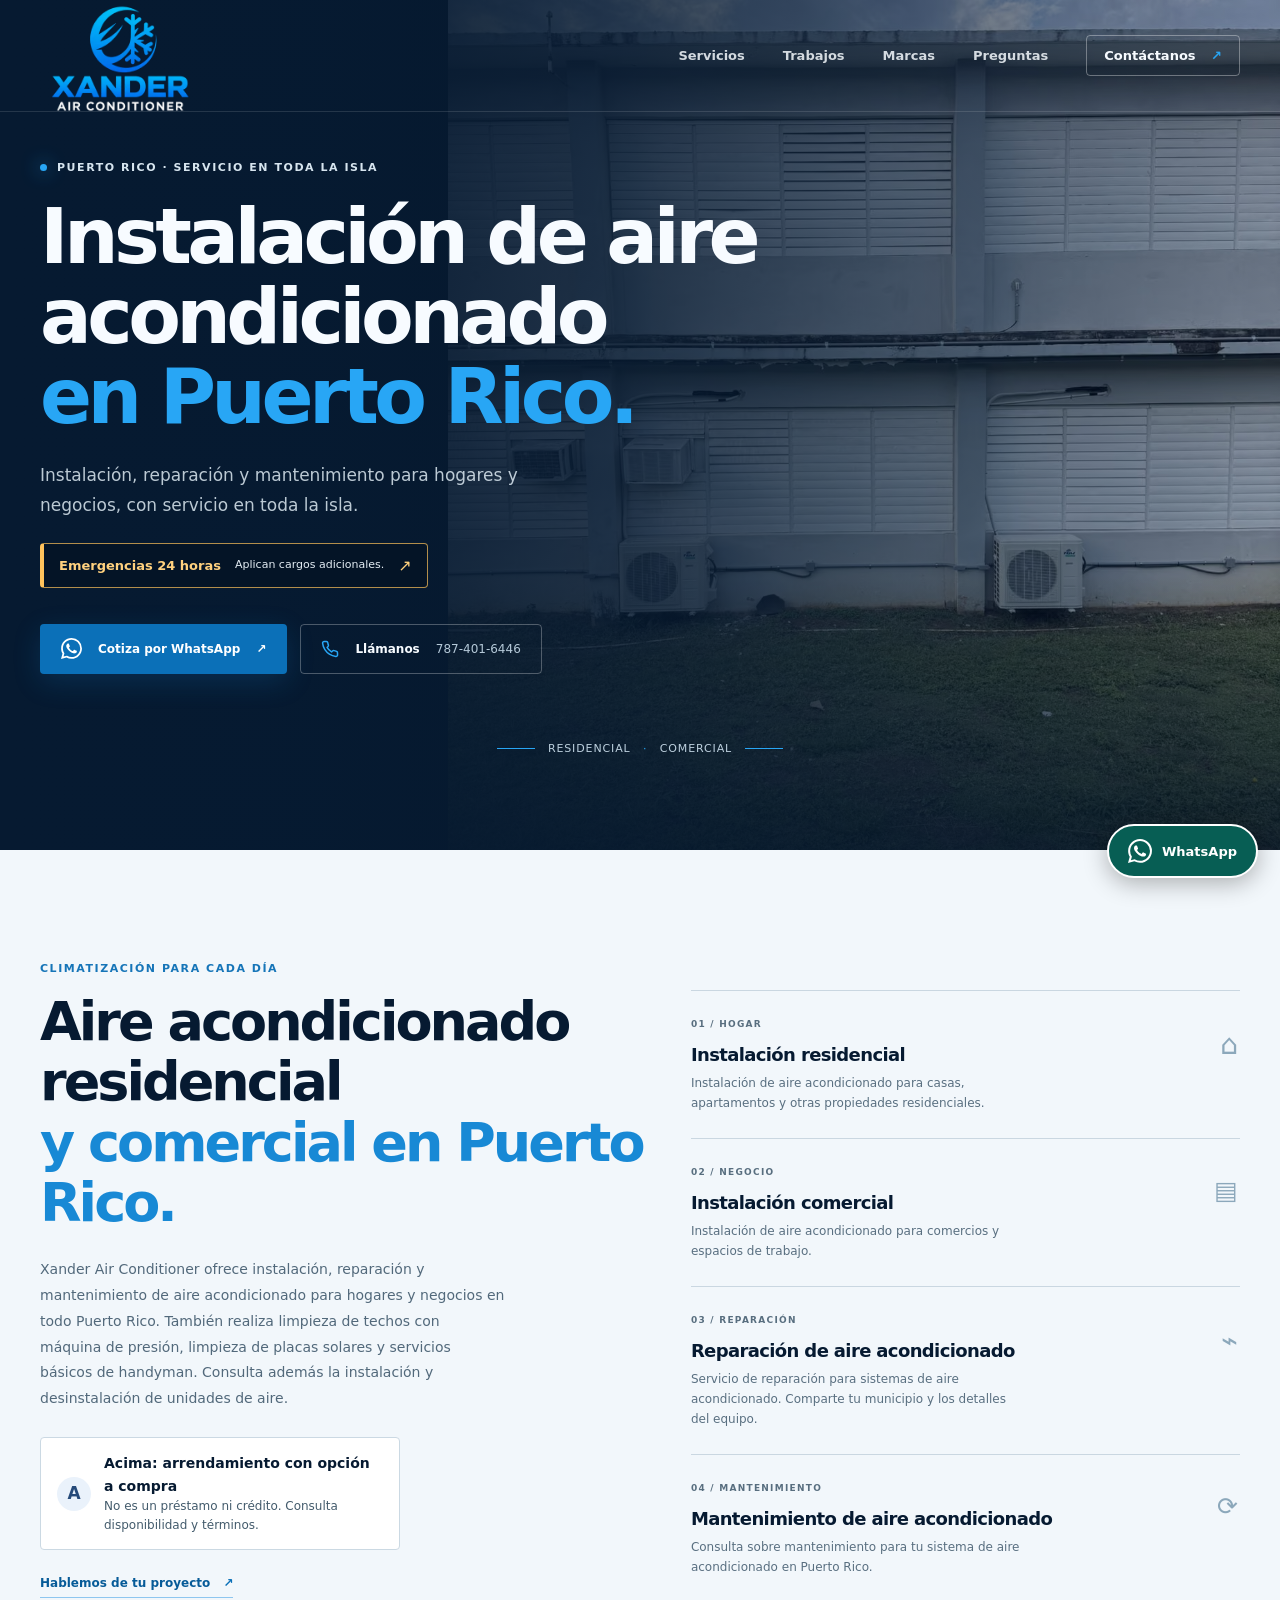
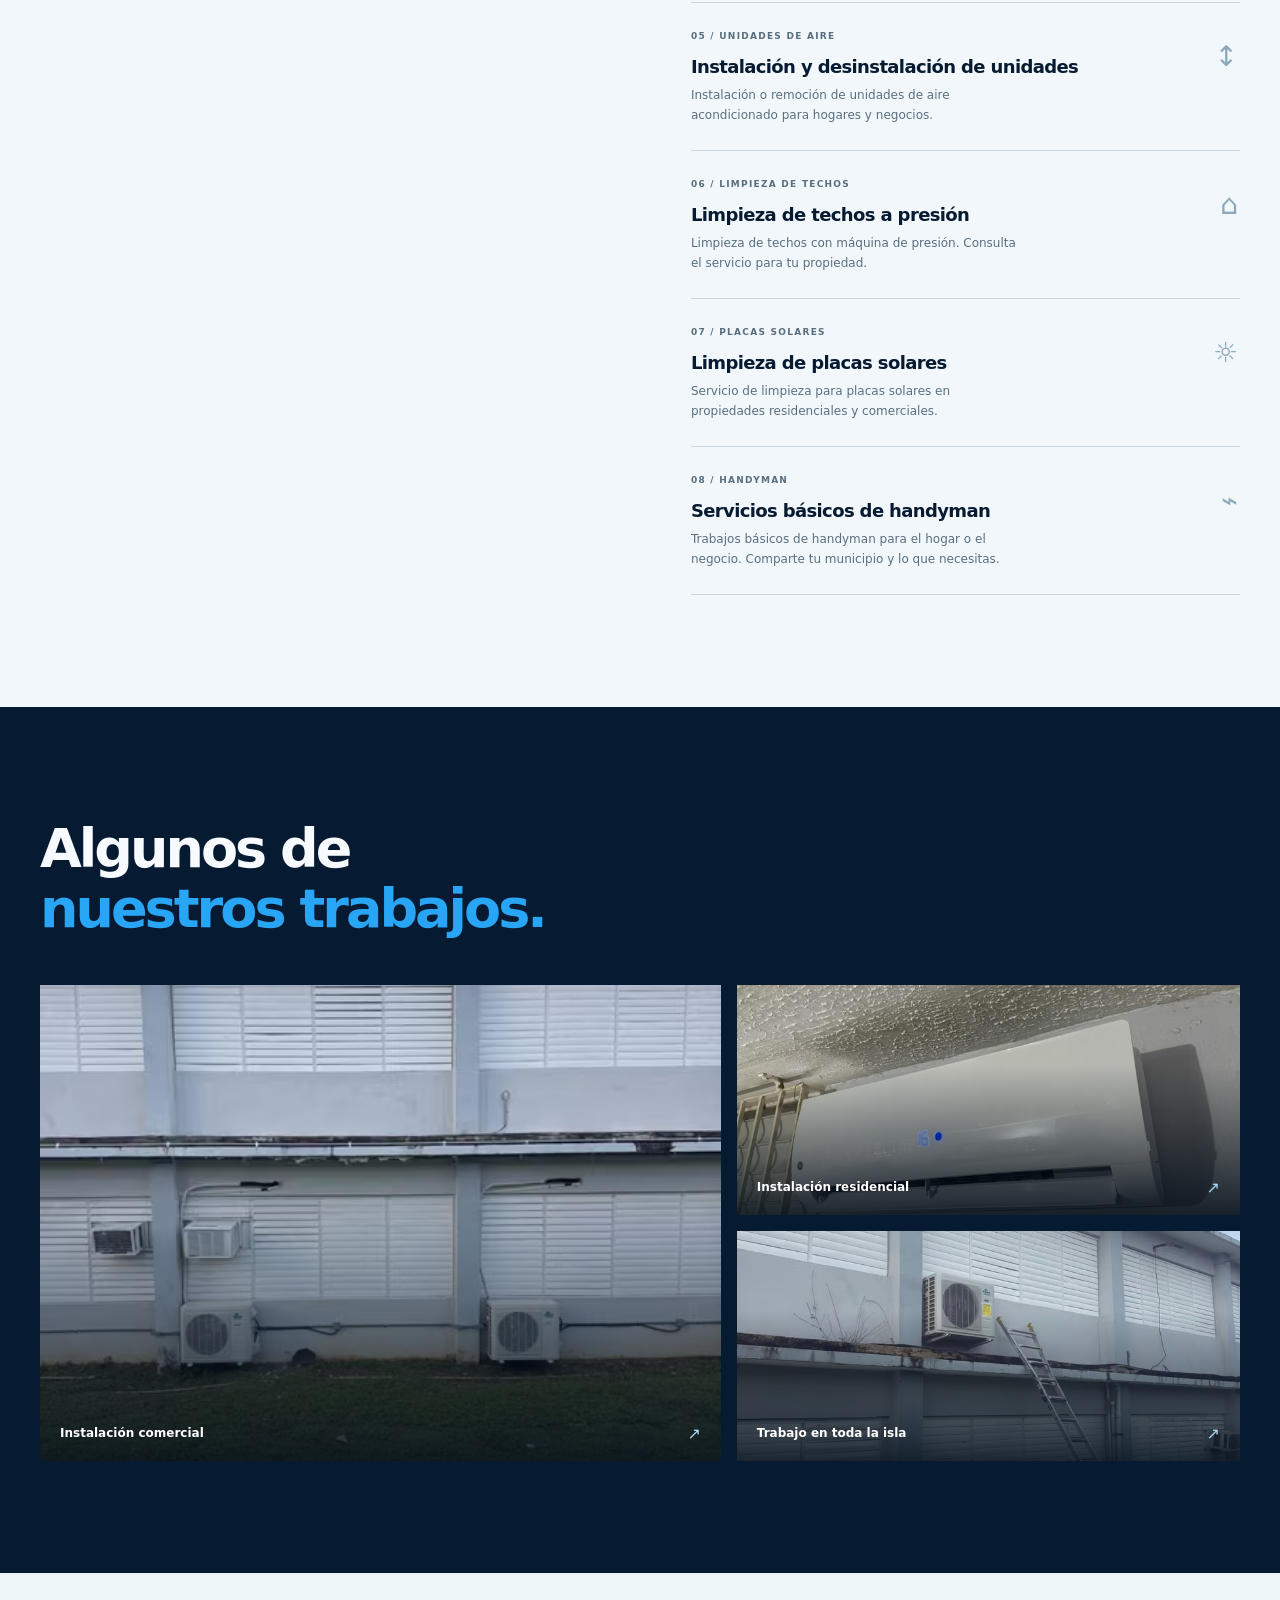
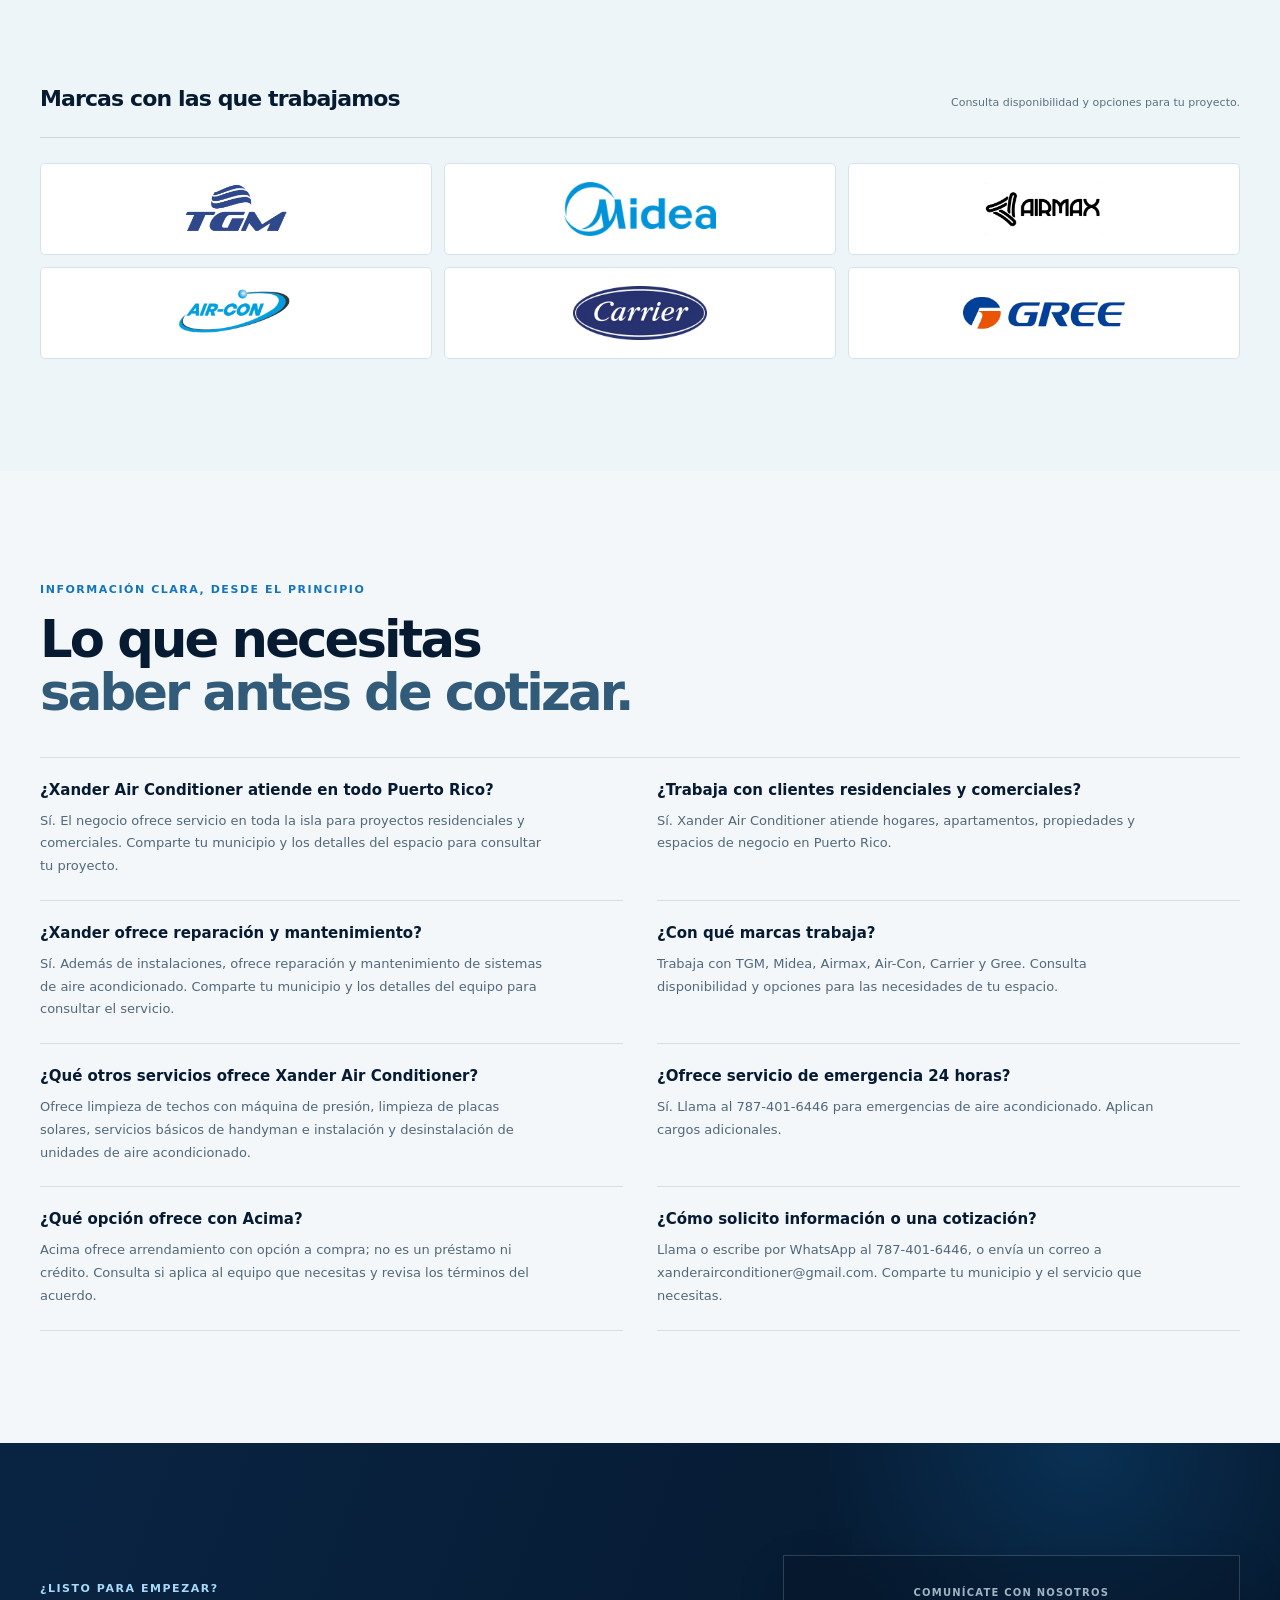
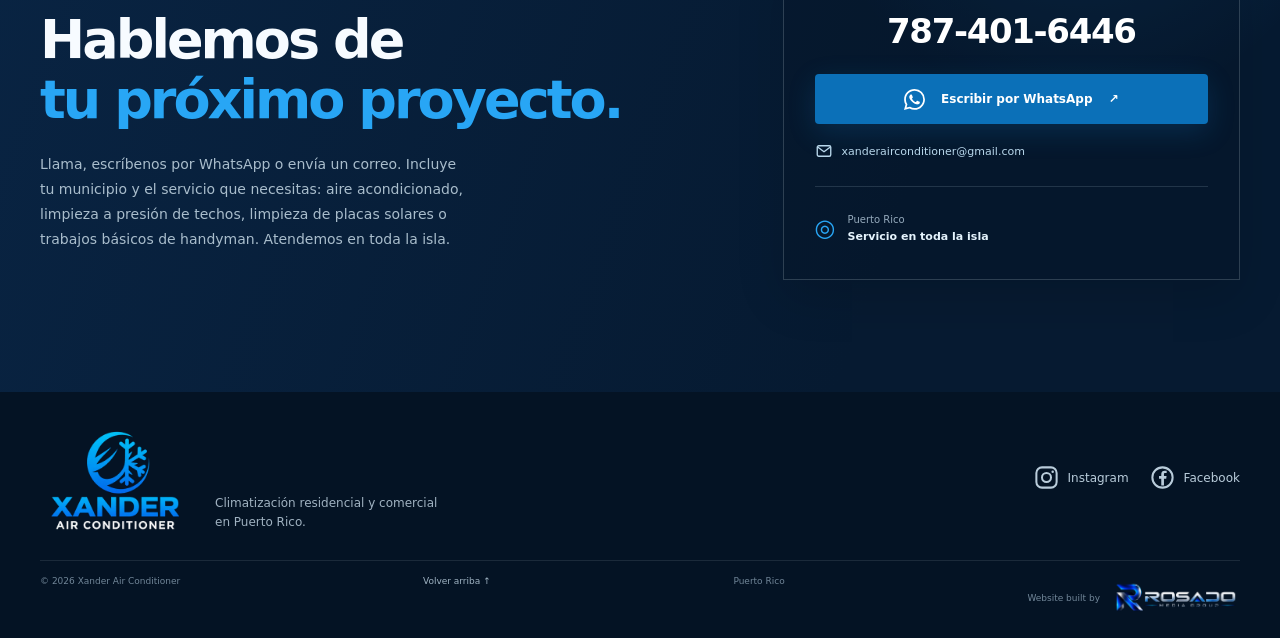
==== index.html @ e31a4e0e "Use original black logo for social preview" ====
<!doctype html>
<html lang="es-PR">
  <head>
    <meta charset="utf-8">
    <meta name="viewport" content="width=device-width, initial-scale=1">
    <meta name="theme-color" content="#061a31">
    <meta name="description" content="Aire acondicionado, limpieza de techos a presión y placas solares, y handyman básico en Puerto Rico. Servicio residencial y comercial.">
    <meta name="robots" content="index,follow,max-image-preview:large">
    <link rel="canonical" href="https://xanderairconditioner.com/">
    <link rel="icon" href="/favicon.svg?v=20261028-1" type="image/svg+xml">
    <meta property="og:type" content="website">
    <meta property="og:locale" content="es_PR">
    <meta property="og:site_name" content="Xander Air Conditioner">
    <meta property="og:title" content="Xander Air Conditioner | Aire acondicionado en Puerto Rico">
    <meta property="og:description" content="Aire acondicionado, limpieza de techos a presión y placas solares, y handyman básico para hogares y negocios en Puerto Rico.">
    <meta property="og:url" content="https://xanderairconditioner.com/">
    <meta property="og:image" content="https://xanderairconditioner.com/assets/logo.jpg?v=20261028-black1">
    <meta property="og:image:type" content="image/jpeg">
    <meta property="og:image:width" content="1024">
    <meta property="og:image:height" content="1024">
    <meta property="og:image:alt" content="Logo original de Xander Air Conditioner sobre fondo negro">
    <meta name="twitter:card" content="summary_large_image">
    <meta name="twitter:image" content="https://xanderairconditioner.com/assets/logo.jpg?v=20261028-black1">
    <meta name="twitter:image:alt" content="Logo original de Xander Air Conditioner sobre fondo negro">
    <meta name="twitter:title" content="Instalación de aire acondicionado en Puerto Rico | Xander Air Conditioner">
    <meta name="twitter:description" content="Aire acondicionado, limpieza de techos y placas solares, y handyman básico en Puerto Rico. Llama o escribe por WhatsApp.">
    <title>Aire acondicionado en Puerto Rico | Instalación, reparación y mantenimiento</title>
    <link rel="preload" href="/styles.css?v=20261028-emergency2" as="style">
    <link rel="stylesheet" href="/styles.css?v=20261028-emergency2">
    <script type="application/ld+json">
      {
        "@context": "https://schema.org",
        "@type": "HVACBusiness",
        "name": "Xander Air Conditioner",
        "url": "https://xanderairconditioner.com/",
        "image": "https://xanderairconditioner.com/assets/logo.jpg?v=20261028-black1",
        "description": "Servicios de aire acondicionado, limpieza de techos a presión y placas solares, y trabajos básicos de handyman para hogares y negocios en todo Puerto Rico.",
        "telephone": "+1-787-401-6446",
        "email": "xanderairconditioner@gmail.com",
        "sameAs": [
          "https://www.instagram.com/xander_air_conditioner/",
          "https://www.facebook.com/profile.php?id=61556768521982"
        ],
        "contactPoint": {
          "@type": "ContactPoint",
          "contactType": "customer service",
          "telephone": "+1-787-401-6446",
          "email": "xanderairconditioner@gmail.com",
          "availableLanguage": "Spanish"
        },
        "areaServed": {
          "@type": "AdministrativeArea",
          "name": "Puerto Rico"
        },
        "hasOfferCatalog": {
          "@type": "OfferCatalog",
          "name": "Aire acondicionado y servicios para el hogar y negocios",
          "itemListElement": [
            {
              "@type": "Offer",
              "itemOffered": {
                "@type": "Service",
                "name": "Instalación residencial de aire acondicionado",
                "areaServed": "Puerto Rico"
              }
            },
            {
              "@type": "Offer",
              "itemOffered": {
                "@type": "Service",
                "name": "Instalación comercial de aire acondicionado",
                "areaServed": "Puerto Rico"
              }
            },
            {
              "@type": "Offer",
              "itemOffered": {
                "@type": "Service",
                "name": "Reparación de aire acondicionado",
                "areaServed": "Puerto Rico"
              }
            },
            {
              "@type": "Offer",
              "itemOffered": {
                "@type": "Service",
                "name": "Mantenimiento de aire acondicionado",
                "areaServed": "Puerto Rico"
              }
            },
            {
              "@type": "Offer",
              "itemOffered": {
                "@type": "Service",
                "name": "Instalación y desinstalación de unidades de aire acondicionado",
                "areaServed": "Puerto Rico"
              }
            },
            {
              "@type": "Offer",
              "itemOffered": {
                "@type": "Service",
                "name": "Limpieza de techos con máquina de presión",
                "areaServed": "Puerto Rico"
              }
            },
            {
              "@type": "Offer",
              "itemOffered": {
                "@type": "Service",
                "name": "Servicios básicos de handyman",
                "areaServed": "Puerto Rico"
              }
            },
            {
              "@type": "Offer",
              "itemOffered": {
                "@type": "Service",
                "name": "Limpieza de placas solares",
                "areaServed": "Puerto Rico"
              }
            }
          ]
        }
      }
    </script>
    <script type="application/ld+json">
      {
        "@context": "https://schema.org",
        "@type": "FAQPage",
        "mainEntity": [
          {
            "@type": "Question",
            "name": "¿Xander Air Conditioner atiende en todo Puerto Rico?",
            "acceptedAnswer": {
              "@type": "Answer",
              "text": "Sí. El negocio ofrece servicio en toda la isla para proyectos residenciales y comerciales. Comparte tu municipio y los detalles del espacio para consultar tu proyecto."
            }
          },
          {
            "@type": "Question",
            "name": "¿Trabaja con clientes residenciales y comerciales?",
            "acceptedAnswer": {
              "@type": "Answer",
              "text": "Sí. Xander Air Conditioner ofrece servicios para hogares, apartamentos, propiedades y espacios de negocio en Puerto Rico."
            }
          },
          {
            "@type": "Question",
            "name": "¿Xander ofrece reparación y mantenimiento?",
            "acceptedAnswer": {
              "@type": "Answer",
              "text": "Sí. Además de instalaciones, ofrece reparación y mantenimiento de sistemas de aire acondicionado. Comparte tu municipio y los detalles del equipo para consultar el servicio."
            }
          },
          {
            "@type": "Question",
            "name": "¿Con qué marcas trabaja?",
            "acceptedAnswer": {
              "@type": "Answer",
              "text": "Trabaja con TGM, Midea, Airmax, Air-Con, Carrier y Gree. Consulta disponibilidad y opciones para las necesidades de tu espacio."
            }
          },
          {
            "@type": "Question",
            "name": "¿Qué otros servicios ofrece Xander Air Conditioner?",
            "acceptedAnswer": {
              "@type": "Answer",
              "text": "Ofrece limpieza de techos con máquina de presión, limpieza de placas solares, servicios básicos de handyman e instalación y desinstalación de unidades de aire acondicionado."
            }
          },
          {
            "@type": "Question",
            "name": "¿Ofrece servicio de emergencia 24 horas?",
            "acceptedAnswer": {
              "@type": "Answer",
              "text": "Sí. Llama al 787-401-6446 para emergencias de aire acondicionado. Aplican cargos adicionales."
            }
          },
          {
            "@type": "Question",
            "name": "¿Ofrece financiamiento?",
            "acceptedAnswer": {
              "@type": "Answer",
              "text": "Acima ofrece arrendamiento con opción a compra; no es un préstamo ni crédito. Consulta si aplica al equipo que necesitas y revisa los términos del acuerdo."
            }
          },
          {
            "@type": "Question",
            "name": "¿Cómo solicito información o una cotización?",
            "acceptedAnswer": {
              "@type": "Answer",
              "text": "Llama o escribe por WhatsApp al 787-401-6446, o envía un correo a xanderairconditioner@gmail.com. Comparte tu municipio y el servicio que necesitas."
            }
          }
        ]
      }
    </script>
  </head>
  <body>
    <a class="skip-link" href="#contenido">Saltar al contenido</a>
    <header class="site-header">
      <div class="nav-wrap container">
        <a class="brand" href="#inicio" aria-label="Xander Air Conditioner, inicio">
          <picture class="brand-mark-picture"><source type="image/webp" srcset="/assets/optimized/xander-logo-384.webp?v=20261028-2"><img class="brand-mark" src="/assets/logo-transparent.png?v=20261028-2" width="1254" height="1254" alt="" fetchpriority="high" decoding="async"></picture>
        </a>
        <button class="menu-toggle" type="button" aria-expanded="false" aria-controls="site-nav">
          <span class="sr-only">Abrir menú</span><span class="menu-icon" aria-hidden="true"></span>
        </button>
        <nav class="site-nav" id="site-nav" aria-label="Navegación principal">
          <a href="#servicios">Servicios</a>
          <a href="#trabajos">Trabajos</a>
          <a href="#marcas">Marcas</a>
          <a href="#preguntas">Preguntas</a>
            <a href="#contacto" class="nav-cta">Contáctanos <span aria-hidden="true">↗</span></a>
        </nav>
      </div>
    </header>

    <main id="contenido">
      <section class="hero" id="inicio" aria-labelledby="hero-title">
        <div class="hero-image" aria-hidden="true">
          <picture>
            <source type="image/avif" srcset="/assets/optimized/comercial-480.avif?v=20261028-1 480w, /assets/optimized/comercial-768.avif?v=20261028-1 768w, /assets/optimized/comercial-1200.avif?v=20261028-1 1200w, /assets/optimized/comercial-1536.avif?v=20261028-1 1536w" sizes="(max-width: 680px) 90vw, 65vw">
            <source type="image/webp" srcset="/assets/optimized/comercial-480.webp?v=20261028-1 480w, /assets/optimized/comercial-768.webp?v=20261028-1 768w, /assets/optimized/comercial-1200.webp?v=20261028-1 1200w, /assets/optimized/comercial-1536.webp?v=20261028-1 1536w" sizes="(max-width: 680px) 90vw, 65vw">
            <img src="/assets/comercial.jpg?v=20261028-1" alt="" width="1536" height="2048" fetchpriority="high" decoding="async">
          </picture>
        </div>
        <div class="hero-shade" aria-hidden="true"></div>
        <div class="hero-content container">
          <p class="eyebrow"><span class="eyebrow-dot"></span> Puerto Rico · Servicio en toda la isla</p>
          <h1 id="hero-title">Instalación de aire acondicionado<br><span>en Puerto Rico.</span></h1>
          <p class="hero-lead">Instalación, reparación y mantenimiento para hogares y negocios, con servicio en toda la isla.</p>
          <a class="emergency-callout" href="tel:+17874016446" aria-label="Llama para emergencias de aire acondicionado, servicio 24 horas; aplican cargos adicionales">
            <span class="emergency-label">Emergencias 24 horas</span>
            <span class="emergency-note">Aplican cargos adicionales.</span>
            <span class="emergency-arrow" aria-hidden="true">↗</span>
          </a>
          <div class="hero-actions">
            <a class="button button-primary" href="https://wa.me/17874016446?text=Hola%2C%20quiero%20informaci%C3%B3n%20sobre%20una%20instalaci%C3%B3n%20de%20aire%20acondicionado." target="_blank" rel="noopener noreferrer"><img class="whatsapp-icon" src="/assets/whatsapp.svg?v=20261028-1" width="21" height="21" alt="" aria-hidden="true">Cotiza por WhatsApp <span aria-hidden="true">↗</span></a>
            <a class="button button-quiet" href="tel:+17874016446"><svg class="phone-icon" viewBox="0 0 24 24" aria-hidden="true" focusable="false"><path d="M22 16.92v3a2 2 0 0 1-2.18 2 19.79 19.79 0 0 1-8.63-3.07 19.5 19.5 0 0 1-6-6A19.79 19.79 0 0 1 2.12 4.18 2 2 0 0 1 4.11 2h3a2 2 0 0 1 2 1.72c.12.96.35 1.9.68 2.79a2 2 0 0 1-.45 2.11L8.07 9.93a16 16 0 0 0 6 6l1.31-1.27a2 2 0 0 1 2.11-.45c.89.33 1.83.56 2.79.68A2 2 0 0 1 22 16.92z" fill="none" stroke="currentColor" stroke-width="2" stroke-linecap="round" stroke-linejoin="round"/></svg>Llámanos <span aria-hidden="true">787-401-6446</span></a>
          </div>
          <div class="hero-note"><span class="note-line"></span><span>Residencial <i>·</i> Comercial</span><span class="note-line"></span></div>
        </div>
      </section>

      <section class="intro section-pad" id="servicios" aria-labelledby="services-title">
        <div class="container intro-grid">
          <div class="intro-copy">
            <p class="eyebrow eyebrow-blue">Climatización para cada día</p>
            <h2 id="services-title">Aire acondicionado residencial<br><span>y comercial en Puerto Rico.</span></h2>
            <p class="body-copy">Xander Air Conditioner ofrece instalación, reparación y mantenimiento de aire acondicionado para hogares y negocios en todo Puerto Rico. También realiza limpieza de techos con máquina de presión, limpieza de placas solares y servicios básicos de handyman. Consulta además la instalación y desinstalación de unidades de aire.</p>
            <div class="financing-callout" aria-label="Financiamiento disponible con Acima">
              <span class="financing-mark" aria-hidden="true">A</span>
              <span><strong>Acima: arrendamiento con opción a compra</strong><br>No es un préstamo ni crédito. Consulta disponibilidad y términos.</span>
            </div>
            <a class="text-link" href="#contacto">Hablemos de tu proyecto <span aria-hidden="true">↗</span></a>
          </div>
          <div class="service-list">
            <article class="service-item">
              <span class="service-number">01 / HOGAR</span>
              <h3>Instalación residencial</h3>
              <p>Instalación de aire acondicionado para casas, apartamentos y otras propiedades residenciales.</p>
              <span class="service-mark" aria-hidden="true">⌂</span>
            </article>
            <article class="service-item">
              <span class="service-number">02 / NEGOCIO</span>
              <h3>Instalación comercial</h3>
              <p>Instalación de aire acondicionado para comercios y espacios de trabajo.</p>
              <span class="service-mark service-mark-commercial" aria-hidden="true">▤</span>
            </article>
            <article class="service-item">
              <span class="service-number">03 / REPARACIÓN</span>
              <h3>Reparación de aire acondicionado</h3>
              <p>Servicio de reparación para sistemas de aire acondicionado. Comparte tu municipio y los detalles del equipo.</p>
              <span class="service-mark" aria-hidden="true">⌁</span>
            </article>
            <article class="service-item">
              <span class="service-number">04 / MANTENIMIENTO</span>
              <h3>Mantenimiento de aire acondicionado</h3>
              <p>Consulta sobre mantenimiento para tu sistema de aire acondicionado en Puerto Rico.</p>
              <span class="service-mark service-mark-commercial" aria-hidden="true">⟳</span>
            </article>
            <article class="service-item">
              <span class="service-number">05 / UNIDADES DE AIRE</span>
              <h3>Instalación y desinstalación de unidades</h3>
              <p>Instalación o remoción de unidades de aire acondicionado para hogares y negocios.</p>
              <span class="service-mark" aria-hidden="true">↕</span>
            </article>
            <article class="service-item">
              <span class="service-number">06 / LIMPIEZA DE TECHOS</span>
              <h3>Limpieza de techos a presión</h3>
              <p>Limpieza de techos con máquina de presión. Consulta el servicio para tu propiedad.</p>
              <span class="service-mark" aria-hidden="true">⌂</span>
            </article>
            <article class="service-item">
              <span class="service-number">07 / PLACAS SOLARES</span>
              <h3>Limpieza de placas solares</h3>
              <p>Servicio de limpieza para placas solares en propiedades residenciales y comerciales.</p>
              <span class="service-mark" aria-hidden="true">☼</span>
            </article>
            <article class="service-item">
              <span class="service-number">08 / HANDYMAN</span>
              <h3>Servicios básicos de handyman</h3>
              <p>Trabajos básicos de handyman para el hogar o el negocio. Comparte tu municipio y lo que necesitas.</p>
              <span class="service-mark" aria-hidden="true">⌁</span>
            </article>
          </div>
        </div>
      </section>

      <section class="work section-pad" id="trabajos" aria-labelledby="work-title">
        <div class="container">
          <div class="work-heading">
            <div>
              <h2 id="work-title">Algunos de<br><span>nuestros trabajos.</span></h2>
            </div>
          </div>
          <div class="gallery">
            <figure class="gallery-card gallery-feature">
              <picture><source type="image/avif" srcset="/assets/optimized/comercial-480.avif?v=20261028-1 480w, /assets/optimized/comercial-768.avif?v=20261028-1 768w, /assets/optimized/comercial-1200.avif?v=20261028-1 1200w, /assets/optimized/comercial-1536.avif?v=20261028-1 1536w" sizes="(max-width: 680px) min(calc(100vw - 38px), 520px), (max-width: 940px) 65vw, 58vw"><source type="image/webp" srcset="/assets/optimized/comercial-480.webp?v=20261028-1 480w, /assets/optimized/comercial-768.webp?v=20261028-1 768w, /assets/optimized/comercial-1200.webp?v=20261028-1 1200w, /assets/optimized/comercial-1536.webp?v=20261028-1 1536w" sizes="(max-width: 680px) min(calc(100vw - 38px), 520px), (max-width: 940px) 65vw, 58vw"><img src="/assets/comercial.jpg?v=20261028-1" alt="Unidad exterior de aire acondicionado instalada en un espacio comercial" loading="lazy" decoding="async" width="1536" height="2048"></picture>
              <figcaption><strong>Instalación comercial</strong><span class="gallery-arrow" aria-hidden="true">↗</span></figcaption>
            </figure>
            <figure class="gallery-card">
              <picture><source type="image/avif" srcset="/assets/optimized/residencial-480.avif?v=20261028-1 480w, /assets/optimized/residencial-768.avif?v=20261028-1 768w, /assets/optimized/residencial-1200.avif?v=20261028-1 1200w, /assets/optimized/residencial-1600.avif?v=20261028-1 1600w" sizes="(max-width: 680px) 48vw, (max-width: 940px) 42vw, 40vw"><source type="image/webp" srcset="/assets/optimized/residencial-480.webp?v=20261028-1 480w, /assets/optimized/residencial-768.webp?v=20261028-1 768w, /assets/optimized/residencial-1200.webp?v=20261028-1 1200w, /assets/optimized/residencial-1600.webp?v=20261028-1 1600w" sizes="(max-width: 680px) 48vw, (max-width: 940px) 42vw, 40vw"><img src="/assets/residencial.jpg?v=20261028-1" alt="Unidad interior de aire acondicionado instalada en una vivienda" loading="lazy" decoding="async" width="2048" height="1536"></picture>
              <figcaption><strong>Instalación residencial</strong><span class="gallery-arrow" aria-hidden="true">↗</span></figcaption>
            </figure>
            <figure class="gallery-card">
              <picture><source type="image/avif" srcset="/assets/optimized/instalacion-480.avif?v=20261028-1 480w, /assets/optimized/instalacion-768.avif?v=20261028-1 768w, /assets/optimized/instalacion-1200.avif?v=20261028-1 1200w, /assets/optimized/instalacion-1536.avif?v=20261028-1 1536w" sizes="(max-width: 680px) 48vw, (max-width: 940px) 42vw, 40vw"><source type="image/webp" srcset="/assets/optimized/instalacion-480.webp?v=20261028-1 480w, /assets/optimized/instalacion-768.webp?v=20261028-1 768w, /assets/optimized/instalacion-1200.webp?v=20261028-1 1200w, /assets/optimized/instalacion-1536.webp?v=20261028-1 1536w" sizes="(max-width: 680px) 48vw, (max-width: 940px) 42vw, 40vw"><img src="/assets/instalacion.jpg?v=20261028-1" alt="Sistema exterior de aire acondicionado instalado en un edificio" loading="lazy" decoding="async" width="1536" height="2048"></picture>
              <figcaption><strong>Trabajo en toda la isla</strong><span class="gallery-arrow" aria-hidden="true">↗</span></figcaption>
            </figure>
          </div>
        </div>
      </section>

      <section class="brands section-pad" id="marcas" aria-labelledby="brands-title">
        <div class="container brands-wrap">
          <div class="brands-content">
            <div class="brands-heading">
              <h2 id="brands-title">Marcas con las que trabajamos</h2>
              <p>Consulta disponibilidad y opciones para tu proyecto.</p>
            </div>
            <ul class="brand-list" aria-label="Marcas de sistemas de aire acondicionado">
              <li class="brand-item" aria-label="TGM"><picture><source type="image/webp" srcset="/assets/optimized/tgm-384.webp?v=20261028-2"><img src="/assets/brands/tgm.png?v=20261028-2" width="1860" height="972" alt="Logo de TGM" loading="lazy" decoding="async"></picture></li>
              <li class="brand-item" aria-label="Midea"><picture><source type="image/webp" srcset="/assets/optimized/midea-384.webp?v=20261028-2"><img src="/assets/brands/midea.png?v=20261028-2" width="1548" height="547" alt="Logo de Midea" loading="lazy" decoding="async"></picture></li>
              <li class="brand-item" aria-label="Airmax"><picture><source type="image/webp" srcset="/assets/optimized/airmax-384.webp?v=20261028-2"><img src="/assets/brands/airmax.png?v=20261028-2" width="865" height="400" alt="Logo de Airmax" loading="lazy" decoding="async"></picture></li>
              <li class="brand-item" aria-label="Air-Con"><picture><source type="image/webp" srcset="/assets/optimized/aircon-384.webp?v=20261028-2"><img src="/assets/brands/aircon.png?v=20261028-2" width="3173" height="1409" alt="Logo de Air-Con" loading="lazy" decoding="async"></picture></li>
              <li class="brand-item" aria-label="Carrier"><picture><source type="image/webp" srcset="/assets/optimized/carrier-384.webp?v=20261028-2"><img src="/assets/brands/carrier.png?v=20261028-2" width="800" height="320" alt="Logo de Carrier" loading="lazy" decoding="async"></picture></li>
              <li class="brand-item" aria-label="Gree"><picture><source type="image/webp" srcset="/assets/optimized/gree.webp?v=20261028-1"><img src="/assets/brands/gree.png?v=20261028-1" width="240" height="80" alt="Logo de Gree" loading="lazy" decoding="async"></picture></li>
            </ul>
          </div>
        </div>
      </section>

      <section class="faq section-pad" id="preguntas" aria-labelledby="faq-title">
        <div class="container faq-wrap">
          <div class="faq-content">
            <p class="eyebrow eyebrow-blue">Información clara, desde el principio</p>
            <h2 id="faq-title">Lo que necesitas<br><span>saber antes de cotizar.</span></h2>
            <div class="faq-list">
              <article class="faq-item">
                <h3>¿Xander Air Conditioner atiende en todo Puerto Rico?</h3>
                <p>Sí. El negocio ofrece servicio en toda la isla para proyectos residenciales y comerciales. Comparte tu municipio y los detalles del espacio para consultar tu proyecto.</p>
              </article>
              <article class="faq-item">
                <h3>¿Trabaja con clientes residenciales y comerciales?</h3>
                <p>Sí. Xander Air Conditioner atiende hogares, apartamentos, propiedades y espacios de negocio en Puerto Rico.</p>
              </article>
              <article class="faq-item">
                <h3>¿Xander ofrece reparación y mantenimiento?</h3>
                <p>Sí. Además de instalaciones, ofrece reparación y mantenimiento de sistemas de aire acondicionado. Comparte tu municipio y los detalles del equipo para consultar el servicio.</p>
              </article>
              <article class="faq-item">
                <h3>¿Con qué marcas trabaja?</h3>
                <p>Trabaja con TGM, Midea, Airmax, Air-Con, Carrier y Gree. Consulta disponibilidad y opciones para las necesidades de tu espacio.</p>
              </article>
              <article class="faq-item">
                <h3>¿Qué otros servicios ofrece Xander Air Conditioner?</h3>
                <p>Ofrece limpieza de techos con máquina de presión, limpieza de placas solares, servicios básicos de handyman e instalación y desinstalación de unidades de aire acondicionado.</p>
              </article>
              <article class="faq-item">
                <h3>¿Ofrece servicio de emergencia 24 horas?</h3>
                <p>Sí. Llama al 787-401-6446 para emergencias de aire acondicionado. Aplican cargos adicionales.</p>
              </article>
              <article class="faq-item">
                <h3>¿Qué opción ofrece con Acima?</h3>
                <p>Acima ofrece arrendamiento con opción a compra; no es un préstamo ni crédito. Consulta si aplica al equipo que necesitas y revisa los términos del acuerdo.</p>
              </article>
              <article class="faq-item">
                <h3>¿Cómo solicito información o una cotización?</h3>
                <p>Llama o escribe por WhatsApp al 787-401-6446, o envía un correo a xanderairconditioner@gmail.com. Comparte tu municipio y el servicio que necesitas.</p>
              </article>
            </div>
          </div>
        </div>
      </section>

      <section class="contact section-pad" id="contacto" aria-labelledby="contact-title">
        <div class="contact-glow" aria-hidden="true"></div>
        <div class="container contact-grid">
          <div>
            <p class="eyebrow">¿Listo para empezar?</p>
            <h2 id="contact-title">Hablemos de<br><span>tu próximo proyecto.</span></h2>
            <p class="contact-copy">Llama, escríbenos por WhatsApp o envía un correo. Incluye tu municipio y el servicio que necesitas: aire acondicionado, limpieza a presión de techos, limpieza de placas solares o trabajos básicos de handyman. Atendemos en toda la isla.</p>
          </div>
          <div class="contact-card">
            <span class="contact-card-label">Comunícate con nosotros</span>
            <a class="contact-phone" href="tel:+17874016446">787-401-6446</a>
            <a class="button button-primary button-full" href="https://wa.me/17874016446?text=Hola%2C%20quiero%20informaci%C3%B3n%20sobre%20aire%20acondicionado." target="_blank" rel="noopener noreferrer"><img class="whatsapp-icon" src="/assets/whatsapp.svg?v=20261028-1" width="21" height="21" alt="" aria-hidden="true">Escribir por WhatsApp <span aria-hidden="true">↗</span></a>
            <a class="contact-email" href="mailto:xanderairconditioner@gmail.com"><svg class="mail-icon" viewBox="0 0 24 24" aria-hidden="true" focusable="false"><rect x="3" y="5" width="18" height="14" rx="2" fill="none" stroke="currentColor" stroke-width="1.8"/><path d="m4 7 8 6 8-6" fill="none" stroke="currentColor" stroke-width="1.8" stroke-linecap="round" stroke-linejoin="round"/></svg>xanderairconditioner@gmail.com</a>
            <div class="coverage"><span class="coverage-pin" aria-hidden="true">◎</span><span>Puerto Rico<br><strong>Servicio en toda la isla</strong></span></div>
          </div>
        </div>
      </section>
    </main>

    <a class="floating-whatsapp" href="https://wa.me/17874016446?text=Hola%2C%20quiero%20informaci%C3%B3n%20sobre%20sus%20servicios." target="_blank" rel="noopener noreferrer" aria-label="Escribir a Xander Air Conditioner por WhatsApp">
      <img src="/assets/whatsapp.svg?v=20261028-1" width="24" height="24" alt="" aria-hidden="true">
      <span>WhatsApp</span>
    </a>

    <footer class="site-footer">
      <div class="container footer-main">
        <a class="brand brand-footer" href="#inicio" aria-label="Xander Air Conditioner, inicio">
          <picture class="brand-mark-picture"><source type="image/webp" srcset="/assets/optimized/xander-logo-384.webp?v=20261028-2"><img class="brand-mark" src="/assets/logo-transparent.png?v=20261028-2" width="1254" height="1254" alt="" loading="lazy" decoding="async"></picture>
        </a>
        <p>Climatización residencial y comercial<br>en Puerto Rico.</p>
        <nav class="footer-socials" aria-label="Redes sociales">
          <a href="https://www.instagram.com/xander_air_conditioner/" target="_blank" rel="noopener noreferrer" aria-label="Instagram de Xander Air Conditioner">
            <svg viewBox="0 0 24 24" aria-hidden="true" focusable="false"><rect x="3" y="3" width="18" height="18" rx="5" fill="none" stroke="currentColor" stroke-width="1.8"/><circle cx="12" cy="12" r="4" fill="none" stroke="currentColor" stroke-width="1.8"/><circle cx="17.5" cy="6.8" r="1.1" fill="currentColor"/></svg>
            Instagram
          </a>
          <a href="https://www.facebook.com/profile.php?id=61556768521982" target="_blank" rel="noopener noreferrer" aria-label="Facebook de Xander Air Conditioner">
            <svg viewBox="0 0 24 24" aria-hidden="true" focusable="false"><circle cx="12" cy="12" r="9" fill="none" stroke="currentColor" stroke-width="1.8"/><path d="M13.3 19v-6h2l.3-2.3h-2.3V9.2c0-.7.2-1.1 1.2-1.1h1.2V6.1a16 16 0 0 0-1.8-.1c-1.8 0-3 .9-3 3.1v1.6h-2V13h2v6h2.4Z" fill="currentColor"/></svg>
            Facebook
          </a>
        </nav>
      </div>
      <div class="container footer-bottom"><span>© <span id="current-year">2026</span> Xander Air Conditioner</span><a href="#inicio">Volver arriba ↑</a><span>Puerto Rico</span><span class="footer-credit">Website built by <a class="footer-credit-link" href="https://rosadomediagroup.com" target="_blank" rel="noopener noreferrer" aria-label="Website built by Rosado Media Group"><img src="/assets/rosado-media-group-logo-transparent.png?v=20261028-1" width="2172" height="724" alt="Rosado Media Group" loading="lazy"></a></span></div>
    </footer>
    <script src="/script.js?v=20261028-1" defer></script>
  </body>
</html>
---- styles.css ----
:root {
  color-scheme: dark;
  --navy: #061a31;
  --navy-deep: #041324;
  --navy-soft: #0d2945;
  --blue: #168be0;
  --blue-bright: #28a6f5;
  --ice: #e9f5fc;
  --white: #f7fbff;
  --muted: #a8bdd0;
  --line: rgba(208, 230, 247, .14);
  --font-body: 'Segoe UI', system-ui, sans-serif;
  --font-display: 'Segoe UI', system-ui, sans-serif;
  font-family: var(--font-body);
  background: var(--navy-deep);
  color: var(--white);
  font-synthesis: none;
  text-rendering: optimizeLegibility;
  -webkit-font-smoothing: antialiased;
  scroll-behavior: smooth;
  scroll-padding-top: 5.5rem;
}

*, *::before, *::after { box-sizing: border-box; }
body { margin: 0; min-width: 320px; background: var(--navy); }
img { display: block; max-width: 100%; }
a { color: inherit; text-decoration: none; }
button { font: inherit; }
::selection { background: rgba(40, 166, 245, .35); color: #fff; }

.container { width: min(1200px, calc(100% - 56px)); margin-inline: auto; }
.section-pad { padding: 112px 0; }
.sr-only { position: absolute; width: 1px; height: 1px; padding: 0; margin: -1px; overflow: hidden; clip: rect(0, 0, 0, 0); white-space: nowrap; border: 0; }
.skip-link { position: fixed; z-index: 50; top: 10px; left: 10px; padding: 12px 16px; transform: translateY(-150%); background: white; color: var(--navy); border-radius: 6px; }
.skip-link:focus { transform: translateY(0); }

.site-header { position: absolute; z-index: 10; inset: 0 0 auto; height: 112px; border-bottom: 1px solid rgba(255,255,255,.12); }
.nav-wrap { height: 100%; display: flex; align-items: center; justify-content: space-between; }
.brand { display: inline-flex; align-items: center; gap: 11px; min-width: 0; }
.brand-mark-picture { display: block; width: 160px; height: 112px; flex: 0 0 160px; }
.brand-mark { width: 100%; height: 100%; object-fit: cover; object-position: center; }
.site-nav { display: flex; align-items: center; gap: 38px; color: rgba(247,251,255,.84); font-size: 13px; font-weight: 600; }
.site-nav > a:not(.nav-cta) { transition: color .2s ease; }
.site-nav > a:not(.nav-cta):hover { color: var(--blue-bright); }
.nav-cta { padding: 12px 17px; border: 1px solid rgba(255,255,255,.34); border-radius: 4px; color: var(--white); }
.nav-cta span { margin-left: 11px; color: var(--blue-bright); }
.menu-toggle { display: none; }

.hero { position: relative; min-height: 730px; min-height: min(850px, 100svh); display: flex; align-items: center; overflow: hidden; background: var(--navy-deep); }
.hero-image, .hero-shade { position: absolute; inset: 0; }
.hero-image { left: 35%; opacity: .75; }
.hero-image picture, .gallery-card picture { display: block; width: 100%; height: 100%; }
.hero-image img { width: 100%; height: 100%; object-fit: cover; object-position: center 44%; filter: saturate(.8); }
.hero-shade { background: linear-gradient(90deg, #061a31 0%, rgba(6,26,49,.97) 25%, rgba(6,26,49,.78) 49%, rgba(6,26,49,.14) 100%), linear-gradient(0deg, rgba(4,19,36,.78) 0%, transparent 32%); }
.hero-content { position: relative; z-index: 1; padding-top: 66px; }
.eyebrow { display: flex; align-items: center; gap: 10px; margin: 0 0 23px; color: #d7e5ef; font-size: 11px; font-weight: 700; letter-spacing: .14em; text-transform: uppercase; }
.eyebrow-dot { width: 7px; height: 7px; border-radius: 50%; background: var(--blue-bright); box-shadow: 0 0 18px rgba(40,166,245,.9); }
h1, h2, h3, p, figure { margin-top: 0; }
h1, h2 { font-family: var(--font-display); }
.hero h1 { max-width: 780px; margin-bottom: 24px; font-size: clamp(46px, 6vw, 82px); font-weight: 600; letter-spacing: -.06em; line-height: 1.04; }
.hero h1 span, h2 span { color: var(--blue-bright); }
.hero-lead { max-width: 515px; margin-bottom: 34px; color: rgba(233,245,252,.8); font-size: 17px; line-height: 1.75; }
.emergency-callout { position: relative; width: fit-content; max-width: 100%; display: flex; align-items: center; gap: 14px; margin: -12px 0 36px; padding: 12px 15px; border: 1px solid rgba(255,195,92,.7); border-left: 4px solid #ffc35c; border-radius: 4px; background: rgba(4,19,36,.76); color: #fff; }
.emergency-label { color: #ffd17e; font-size: 13px; font-weight: 800; }
.emergency-note { color: #e4edf4; font-size: 11px; line-height: 1.45; }
.emergency-arrow { margin-left: auto; color: #ffd17e; font-size: 16px; }
.hero-actions { display: flex; align-items: center; flex-wrap: wrap; gap: 13px; }
.button { min-height: 50px; display: inline-flex; align-items: center; justify-content: center; gap: 16px; padding: 0 20px; border: 1px solid transparent; border-radius: 4px; font-size: 12px; font-weight: 700; transition: transform .2s ease, background .2s ease, border-color .2s ease; }
.button:hover { transform: translateY(-2px); }
.button-primary { background: #0b70b8; color: white; box-shadow: 0 8px 28px rgba(22,139,224,.18); }
.button-primary:hover { background: #075f99; }
.button-quiet { border-color: rgba(255,255,255,.28); color: var(--white); }
.button-quiet span { color: #b5c9d8; font-weight: 500; }
.phone-icon { width: 18px; height: 18px; flex: 0 0 18px; color: var(--blue-bright); }
.hero-note { display: flex; align-items: center; justify-content: center; gap: 13px; margin-top: 68px; color: #bdd0de; font-size: 11px; letter-spacing: .08em; text-transform: uppercase; }
.hero-note i { margin: 0 8px; color: var(--blue-bright); font-style: normal; }
.note-line { width: 38px; height: 1px; background: var(--blue-bright); }

.intro { background: #f2f7fb; color: var(--navy); }
.intro-grid { display: grid; grid-template-columns: minmax(0, 1.05fr) minmax(290px, .95fr); gap: 44px; align-items: start; }
.section-label { display: flex; align-items: center; gap: 10px; color: #5d7181; font-size: 9px; font-weight: 700; letter-spacing: .15em; text-transform: uppercase; white-space: nowrap; }
.section-label > span:first-child { color: var(--blue); }
.label-rule { width: 26px; height: 1px; background: #8ba1b1; }
.eyebrow-blue { margin-bottom: 17px; color: #1675b8; }
.intro h2, .work h2, .contact h2 { margin-bottom: 23px; font-size: clamp(35px, 4.3vw, 54px); font-weight: 600; letter-spacing: -.055em; line-height: 1.12; }
.intro h2 span { color: #1889d5; }
.body-copy { max-width: 465px; margin-bottom: 25px; color: #52697b; font-size: 14px; line-height: 1.85; }
.text-link { display: inline-flex; gap: 13px; align-items: center; padding-bottom: 7px; border-bottom: 1px solid rgba(22,139,224,.45); color: #075b98; font-size: 12px; font-weight: 700; }
.text-link span { color: #0b70b8; }
.financing-callout { max-width: 360px; display: flex; align-items: center; gap: 13px; margin: 0 0 22px; padding: 14px 16px; border: 1px solid #cbd9e3; border-radius: 4px; background: #fff; color: #435b6c; font-size: 12px; line-height: 1.6; }
.financing-callout strong { color: #061a31; font-size: 14px; }
.financing-mark { width: 34px; height: 34px; display: grid; flex: 0 0 34px; place-items: center; border-radius: 50%; background: #eaf2fb; color: #264a79; font-size: 17px; font-weight: 800; }
.service-list { padding-top: 28px; }
.service-item { position: relative; padding: 21px 42px 24px 0; border-top: 1px solid #cad7e1; }
.service-item:last-child { border-bottom: 1px solid #cad7e1; }
.service-number { color: #586e7f; font-size: 9px; font-weight: 700; letter-spacing: .14em; }
.service-item h3 { margin: 12px 0 8px; color: var(--navy); font: 700 18px/1.3 var(--font-display); letter-spacing: -.035em; }
.service-item p { max-width: 330px; margin-bottom: 0; color: #596f80; font-size: 12px; line-height: 1.65; }
.service-mark { position: absolute; right: 2px; top: 37px; color: #8ca8bb; font-size: 28px; }
.service-mark-commercial { font-size: 25px; }

.work { background: #061a31; }
.work-heading { display: flex; align-items: end; justify-content: space-between; gap: 40px; margin-bottom: 45px; }
.work .section-label { margin-bottom: 21px; color: #9bb0c1; }
.work .label-rule { background: #5b7487; }
.work h2 { margin-bottom: 0; }
.work-heading > p { max-width: 320px; margin: 0 0 4px; color: #9fb4c4; font-size: 13px; line-height: 1.75; }
.gallery { display: grid; grid-template-columns: 1.15fr .85fr; grid-template-rows: repeat(2, 230px); gap: 16px; }
.gallery-card { position: relative; min-height: 220px; overflow: hidden; margin: 0; background: #0d2945; }
.gallery-feature { grid-row: span 2; }
.gallery-card img { width: 100%; height: 100%; object-fit: cover; transition: transform .55s cubic-bezier(.2,.7,.2,1); }
.gallery-feature img { object-position: center; }
.gallery-card:hover img { transform: scale(1.035); }
.gallery-card::after { position: absolute; inset: 35% 0 0; content: ''; background: linear-gradient(transparent, rgba(2,13,25,.86)); pointer-events: none; }
.gallery-card figcaption { position: absolute; z-index: 1; right: 20px; bottom: 18px; left: 20px; display: flex; align-items: center; gap: 12px; color: white; }
.gallery-card figcaption > span:first-child { color: #65bafa; font-size: 10px; font-weight: 700; }
.gallery-card figcaption strong { font-size: 12px; font-weight: 600; }
.gallery-arrow { margin-left: auto; color: #a9d8f7; }

.brands { background: #eef5f9; color: var(--navy); }
.brands-wrap { display: grid; grid-template-columns: 1fr; gap: 0; }
.brands-heading { display: flex; align-items: baseline; justify-content: space-between; gap: 24px; padding-bottom: 24px; border-bottom: 1px solid #cad7e1; }
.brands-heading h2 { margin: 0; font: 700 22px/1.3 var(--font-display); letter-spacing: -.04em; }
.brands-heading p { margin: 0; color: #5a7180; font-size: 11px; }
.brand-list { display: grid; grid-template-columns: repeat(3, minmax(0, 1fr)); align-items: stretch; gap: 12px; margin: 0; padding: 25px 0 0; list-style: none; }
.brand-item { min-width: 0; min-height: 92px; display: flex; align-items: center; justify-content: center; padding: 14px; border: 1px solid #d7e3eb; border-radius: 5px; background: #fff; }
.brand-item picture { display: block; width: min(170px, 100%); height: 54px; }
.brand-item img { display: block; width: 100%; height: 100%; object-fit: contain; }
.brand-item[aria-label="Airmax"] img { filter: brightness(0); }

.contact { position: relative; overflow: hidden; background: linear-gradient(110deg, #092443, #061a31 70%); }
.contact-glow { position: absolute; width: 560px; height: 560px; right: -80px; top: -280px; border-radius: 50%; background: radial-gradient(circle, rgba(22,139,224,.2), transparent 68%); }
.contact-grid { position: relative; display: grid; grid-template-columns: 1fr minmax(310px, .68fr); gap: 70px; align-items: center; }
.section-label-light { margin-bottom: 36px; color: #a7bdcf; }
.section-label-light .label-rule { background: #587185; }
.contact .eyebrow { margin-bottom: 15px; color: #a8d9fa; }
.contact h2 { margin-bottom: 21px; }
.contact-copy { max-width: 425px; margin: 0; color: #a9bdcc; font-size: 14px; line-height: 1.8; }
.contact-card { padding: 31px; border: 1px solid rgba(225,240,250,.18); background: rgba(4,19,36,.35); box-shadow: 0 18px 45px rgba(0,0,0,.13); }
.contact-card-label { display: block; margin-bottom: 13px; color: #9eb3c3; font-size: 10px; font-weight: 600; letter-spacing: .12em; text-align: center; text-transform: uppercase; }
.contact-phone { display: block; width: 100%; margin-bottom: 23px; color: white; font: 700 clamp(26px, 3vw, 34px)/1.2 var(--font-display); letter-spacing: -.04em; text-align: center; }
.contact-phone:hover { color: #71c6ff; }
.button-full { width: 100%; }
.button .whatsapp-icon { width: 21px; height: 21px; flex: 0 0 21px; }
.contact-card .button + .button { margin-top: 10px; }
.contact-email { display: flex; align-items: center; gap: 9px; margin-top: 18px; color: #b8d7eb; font-size: 11px; letter-spacing: 0; overflow-wrap: anywhere; }
.mail-icon { width: 18px; height: 18px; flex: 0 0 18px; }
.contact-form { display: grid; gap: 15px; margin-top: 26px; padding-top: 24px; border-top: 1px solid var(--line); }
.form-field { display: grid; gap: 7px; }
.form-field label { color: #d9e8f2; font-size: 11px; font-weight: 600; }
.form-field label span { color: #8297a8; font-weight: 400; }
.form-field input, .form-field textarea { width: 100%; padding: 12px 13px; border: 1px solid rgba(225,240,250,.22); border-radius: 3px; background: rgba(4,19,36,.52); color: white; font: inherit; font-size: 13px; }
.form-field textarea { min-height: 112px; resize: vertical; }
.form-field input::placeholder, .form-field textarea::placeholder { color: #8297a8; }
.form-field input:focus, .form-field textarea:focus { border-color: #71c6ff; outline: 2px solid rgba(113,198,255,.2); outline-offset: 1px; }
.contact-submit { border: 0; cursor: pointer; font: inherit; font-size: 12px; }
.contact-submit:disabled { cursor: wait; opacity: .7; }
.form-status { min-height: 1.5em; margin: -4px 0 0; color: #b8d7eb; font-size: 12px; line-height: 1.5; }
.form-status[data-state="error"] { color: #ffb3a9; }
.form-status[data-state="success"] { color: #a8e6c1; }
.form-trap { position: absolute; width: 1px; height: 1px; overflow: hidden; clip-path: inset(50%); white-space: nowrap; }
.coverage { display: flex; align-items: center; gap: 12px; margin-top: 26px; padding-top: 22px; border-top: 1px solid var(--line); color: #95aabc; font-size: 10px; line-height: 1.6; }
.coverage strong { color: #e6f4fd; font-size: 11px; font-weight: 600; }
.coverage-pin { color: var(--blue-bright); font-size: 24px; }

.faq { background: #f3f7fa; }
.faq-wrap { display: grid; grid-template-columns: 1fr; gap: 0; }
.faq-content h2 { margin-bottom: 38px; color: #061a31; font: 700 clamp(34px, 4vw, 52px)/1.03 var(--font-display); letter-spacing: -.055em; }
.faq-content h2 span { color: #315b78; }
.faq-list { display: grid; grid-template-columns: repeat(2, minmax(0, 1fr)); gap: 0 34px; border-top: 1px solid #d4e0e8; }
.faq-item { padding: 22px 0; border-bottom: 1px solid #d4e0e8; }
.faq-item h3 { margin: 0 0 9px; color: #061a31; font: 700 15px/1.4 var(--font-display); }
.faq-item p { max-width: 510px; margin: 0; color: #52687a; font-size: 13px; line-height: 1.75; }

.site-footer { padding: 30px 0 0; background: #041324; }
.footer-main { display: flex; align-items: center; justify-content: space-between; gap: 25px; padding-bottom: 26px; }
.brand-footer { min-width: auto; }
.brand-footer .brand-mark-picture { width: 150px; height: 112px; flex-basis: 150px; }
.footer-main > p { margin: 0; color: #a0b2c1; font-size: 12px; line-height: 1.6; transform: translateY(35px); }
.footer-socials { display: flex; align-items: center; gap: 20px; margin-left: auto; }
.footer-socials a { display: inline-flex; align-items: center; gap: 8px; color: #b9ccda; font-size: 12px; }
.footer-socials a:hover { color: #71c6ff; }
.footer-socials svg { width: 27px; height: 27px; }
.footer-bottom { display: flex; justify-content: space-between; gap: 20px; padding: 15px 0 18px; border-top: 1px solid rgba(220,238,251,.1); color: #718698; font-size: 9px; }
.footer-bottom a { color: #9fb3c2; }
.footer-credit { display: inline-flex; align-items: center; gap: 8px; }
.footer-credit-link { display: inline-flex; align-items: center; border-radius: 3px; }
.footer-credit-link img { display: block; width: 132px; height: auto; }
.floating-whatsapp { position: fixed; z-index: 30; right: max(22px, env(safe-area-inset-right)); bottom: max(22px, env(safe-area-inset-bottom)); min-height: 54px; display: inline-flex; align-items: center; justify-content: center; gap: 10px; padding: 0 19px; border: 2px solid #fff; border-radius: 999px; background: #075e54; box-shadow: 0 5px 24px rgba(0,0,0,.3); color: #fff; font-size: 13px; font-weight: 750; }
.floating-whatsapp:hover { background: #064c45; transform: translateY(-2px); }
.floating-whatsapp img { width: 24px; height: 24px; }

:focus-visible { outline: 2px solid #7acaff; outline-offset: 4px; }

@media (max-width: 940px) {
  .intro-grid { grid-template-columns: minmax(0, 1.05fr) minmax(0, .95fr); gap: 26px 30px; }
  .service-list { grid-column: auto; padding-top: 4px; }
  .brands-wrap { grid-template-columns: 1fr; gap: 0; }
  .brand-list { grid-template-columns: repeat(3, minmax(0, 1fr)); row-gap: 14px; }
  .contact-grid { gap: 35px; }
}

@media (max-width: 680px) {
  .container { width: min(100% - 38px, 520px); }
  .section-pad { padding: 78px 0; }
  .site-header { height: 98px; }
  .brand { gap: 8px; min-width: 0; }
  .brand-mark-picture { width: 140px; height: 98px; flex-basis: 140px; }
  .brand-footer .brand-mark-picture { width: 136px; height: 102px; flex-basis: 136px; }
  .footer-main > p { font-size: 11px; transform: none; }
  .menu-toggle { width: 42px; height: 42px; display: grid; place-items: center; padding: 0; border: 1px solid rgba(255,255,255,.26); border-radius: 4px; background: transparent; color: white; }
  .menu-icon, .menu-icon::before, .menu-icon::after { width: 17px; height: 1px; display: block; background: currentColor; transition: transform .2s ease; }
  .menu-icon { position: relative; }
  .menu-icon::before, .menu-icon::after { position: absolute; left: 0; content: ''; }
  .menu-icon::before { top: -5px; }
  .menu-icon::after { top: 5px; }
  .menu-toggle[aria-expanded="true"] .menu-icon { background: transparent; }
  .menu-toggle[aria-expanded="true"] .menu-icon::before { top: 0; transform: rotate(45deg); }
  .menu-toggle[aria-expanded="true"] .menu-icon::after { top: 0; transform: rotate(-45deg); }
  .site-nav { position: absolute; top: calc(100% + 1px); right: 0; left: 0; display: none; flex-direction: column; align-items: stretch; gap: 0; padding: 7px 19px 18px; border-bottom: 1px solid rgba(255,255,255,.12); background: #061a31; }
  .site-nav.is-open { display: flex; }
  .site-nav > a { padding: 14px 4px; border-bottom: 1px solid rgba(255,255,255,.1); }
  .site-nav .nav-cta { margin-top: 12px; padding: 13px 15px; border: 1px solid rgba(255,255,255,.25); }
  .hero { min-height: 760px; min-height: 100svh; align-items: end; padding: 126px 0 74px; }
  .hero-image { inset: 0 0 0 10%; opacity: .65; }
  .hero-image img { object-position: 56% center; }
  .hero-shade { background: linear-gradient(90deg, rgba(6,26,49,.92), rgba(6,26,49,.55)), linear-gradient(0deg, #061a31 0%, rgba(6,26,49,.78) 28%, rgba(6,26,49,.12) 100%); }
  .hero-content { padding-top: 0; }
  .eyebrow { font-size: 9px; letter-spacing: .1em; }
  .hero h1 { font-size: clamp(43px, 11vw, 65px); }
  .hero-lead { max-width: 420px; font-size: 14px; }
  .emergency-callout { width: 100%; align-items: flex-start; flex-wrap: wrap; gap: 5px 10px; margin: -10px 0 33px; }
  .emergency-label { font-size: 12px; }
  .emergency-note { flex-basis: calc(100% - 4px); font-size: 10px; }
  .emergency-arrow { position: absolute; right: 31px; margin-top: -1px; }
  .hero-actions { align-items: stretch; flex-direction: column; }
  .hero-actions .button { width: 100%; }
  .hero-note { margin-top: 35px; }
  .intro-grid { grid-template-columns: 1fr; gap: 30px; }
  .intro h2, .work h2, .contact h2 { font-size: clamp(36px, 9vw, 48px); }
  .service-list { grid-column: auto; padding-top: 0; }
  .work-heading { display: block; margin-bottom: 30px; }
  .work-heading > p { margin-top: 20px; }
  .gallery { grid-template-columns: 1fr 1fr; grid-template-rows: 290px 210px; gap: 10px; }
  .gallery-feature { grid-column: span 2; grid-row: auto; }
  .gallery-card { min-height: 0; }
  .gallery-card figcaption { right: 12px; bottom: 12px; left: 12px; gap: 8px; }
  .gallery-card figcaption strong { font-size: 10px; }
  .brands-wrap { grid-template-columns: 1fr; gap: 0; }
  .brands-heading { display: block; }
  .brands-heading h2 { margin-bottom: 8px; font-size: 20px; }
  .brand-list { grid-template-columns: repeat(2, minmax(0, 1fr)); gap: 10px; }
  .brand-item { min-height: 82px; padding: 10px; }
  .brand-item picture { height: 46px; }
  .contact-grid { grid-template-columns: 1fr; gap: 34px; }
  .faq-wrap { grid-template-columns: 1fr; gap: 28px; }
  .faq-list { grid-template-columns: 1fr; }
  .section-label-light { margin-bottom: 28px; }
  .contact-card { padding: 24px; }
  .floating-whatsapp { right: max(15px, env(safe-area-inset-right)); bottom: max(15px, env(safe-area-inset-bottom)); min-height: 50px; gap: 8px; padding-inline: 15px; font-size: 12px; }
  .footer-main { align-items: flex-start; flex-wrap: wrap; }
  .footer-main > p { order: 3; width: 100%; }
  .footer-socials { order: 4; }
  .footer-bottom { flex-wrap: wrap; font-size: 8px; }
  .footer-credit-link img { width: 116px; }
}

@media (prefers-reduced-motion: reduce) {
  *, *::before, *::after { scroll-behavior: auto !important; animation-duration: .01ms !important; animation-iteration-count: 1 !important; transition-duration: .01ms !important; }
}
---- styles.css ----
:root {
  color-scheme: dark;
  --navy: #061a31;
  --navy-deep: #041324;
  --navy-soft: #0d2945;
  --blue: #168be0;
  --blue-bright: #28a6f5;
  --ice: #e9f5fc;
  --white: #f7fbff;
  --muted: #a8bdd0;
  --line: rgba(208, 230, 247, .14);
  --font-body: 'Segoe UI', system-ui, sans-serif;
  --font-display: 'Segoe UI', system-ui, sans-serif;
  font-family: var(--font-body);
  background: var(--navy-deep);
  color: var(--white);
  font-synthesis: none;
  text-rendering: optimizeLegibility;
  -webkit-font-smoothing: antialiased;
  scroll-behavior: smooth;
  scroll-padding-top: 5.5rem;
}

*, *::before, *::after { box-sizing: border-box; }
body { margin: 0; min-width: 320px; background: var(--navy); }
img { display: block; max-width: 100%; }
a { color: inherit; text-decoration: none; }
button { font: inherit; }
::selection { background: rgba(40, 166, 245, .35); color: #fff; }

.container { width: min(1200px, calc(100% - 56px)); margin-inline: auto; }
.section-pad { padding: 112px 0; }
.sr-only { position: absolute; width: 1px; height: 1px; padding: 0; margin: -1px; overflow: hidden; clip: rect(0, 0, 0, 0); white-space: nowrap; border: 0; }
.skip-link { position: fixed; z-index: 50; top: 10px; left: 10px; padding: 12px 16px; transform: translateY(-150%); background: white; color: var(--navy); border-radius: 6px; }
.skip-link:focus { transform: translateY(0); }

.site-header { position: absolute; z-index: 10; inset: 0 0 auto; height: 112px; border-bottom: 1px solid rgba(255,255,255,.12); }
.nav-wrap { height: 100%; display: flex; align-items: center; justify-content: space-between; }
.brand { display: inline-flex; align-items: center; gap: 11px; min-width: 0; }
.brand-mark-picture { display: block; width: 160px; height: 112px; flex: 0 0 160px; }
.brand-mark { width: 100%; height: 100%; object-fit: cover; object-position: center; }
.site-nav { display: flex; align-items: center; gap: 38px; color: rgba(247,251,255,.84); font-size: 13px; font-weight: 600; }
.site-nav > a:not(.nav-cta) { transition: color .2s ease; }
.site-nav > a:not(.nav-cta):hover { color: var(--blue-bright); }
.nav-cta { padding: 12px 17px; border: 1px solid rgba(255,255,255,.34); border-radius: 4px; color: var(--white); }
.nav-cta span { margin-left: 11px; color: var(--blue-bright); }
.menu-toggle { display: none; }

.hero { position: relative; min-height: 730px; min-height: min(850px, 100svh); display: flex; align-items: center; overflow: hidden; background: var(--navy-deep); }
.hero-image, .hero-shade { position: absolute; inset: 0; }
.hero-image { left: 35%; opacity: .75; }
.hero-image picture, .gallery-card picture { display: block; width: 100%; height: 100%; }
.hero-image img { width: 100%; height: 100%; object-fit: cover; object-position: center 44%; filter: saturate(.8); }
.hero-shade { background: linear-gradient(90deg, #061a31 0%, rgba(6,26,49,.97) 25%, rgba(6,26,49,.78) 49%, rgba(6,26,49,.14) 100%), linear-gradient(0deg, rgba(4,19,36,.78) 0%, transparent 32%); }
.hero-content { position: relative; z-index: 1; padding-top: 66px; }
.eyebrow { display: flex; align-items: center; gap: 10px; margin: 0 0 23px; color: #d7e5ef; font-size: 11px; font-weight: 700; letter-spacing: .14em; text-transform: uppercase; }
.eyebrow-dot { width: 7px; height: 7px; border-radius: 50%; background: var(--blue-bright); box-shadow: 0 0 18px rgba(40,166,245,.9); }
h1, h2, h3, p, figure { margin-top: 0; }
h1, h2 { font-family: var(--font-display); }
.hero h1 { max-width: 780px; margin-bottom: 24px; font-size: clamp(46px, 6vw, 82px); font-weight: 600; letter-spacing: -.06em; line-height: 1.04; }
.hero h1 span, h2 span { color: var(--blue-bright); }
.hero-lead { max-width: 515px; margin-bottom: 34px; color: rgba(233,245,252,.8); font-size: 17px; line-height: 1.75; }
.emergency-callout { position: relative; width: fit-content; max-width: 100%; display: flex; align-items: center; gap: 14px; margin: -12px 0 36px; padding: 12px 15px; border: 1px solid rgba(255,195,92,.7); border-left: 4px solid #ffc35c; border-radius: 4px; background: rgba(4,19,36,.76); color: #fff; }
.emergency-label { color: #ffd17e; font-size: 13px; font-weight: 800; }
.emergency-note { color: #e4edf4; font-size: 11px; line-height: 1.45; }
.emergency-arrow { margin-left: auto; color: #ffd17e; font-size: 16px; }
.hero-actions { display: flex; align-items: center; flex-wrap: wrap; gap: 13px; }
.button { min-height: 50px; display: inline-flex; align-items: center; justify-content: center; gap: 16px; padding: 0 20px; border: 1px solid transparent; border-radius: 4px; font-size: 12px; font-weight: 700; transition: transform .2s ease, background .2s ease, border-color .2s ease; }
.button:hover { transform: translateY(-2px); }
.button-primary { background: #0b70b8; color: white; box-shadow: 0 8px 28px rgba(22,139,224,.18); }
.button-primary:hover { background: #075f99; }
.button-quiet { border-color: rgba(255,255,255,.28); color: var(--white); }
.button-quiet span { color: #b5c9d8; font-weight: 500; }
.phone-icon { width: 18px; height: 18px; flex: 0 0 18px; color: var(--blue-bright); }
.hero-note { display: flex; align-items: center; justify-content: center; gap: 13px; margin-top: 68px; color: #bdd0de; font-size: 11px; letter-spacing: .08em; text-transform: uppercase; }
.hero-note i { margin: 0 8px; color: var(--blue-bright); font-style: normal; }
.note-line { width: 38px; height: 1px; background: var(--blue-bright); }

.intro { background: #f2f7fb; color: var(--navy); }
.intro-grid { display: grid; grid-template-columns: minmax(0, 1.05fr) minmax(290px, .95fr); gap: 44px; align-items: start; }
.section-label { display: flex; align-items: center; gap: 10px; color: #5d7181; font-size: 9px; font-weight: 700; letter-spacing: .15em; text-transform: uppercase; white-space: nowrap; }
.section-label > span:first-child { color: var(--blue); }
.label-rule { width: 26px; height: 1px; background: #8ba1b1; }
.eyebrow-blue { margin-bottom: 17px; color: #1675b8; }
.intro h2, .work h2, .contact h2 { margin-bottom: 23px; font-size: clamp(35px, 4.3vw, 54px); font-weight: 600; letter-spacing: -.055em; line-height: 1.12; }
.intro h2 span { color: #1889d5; }
.body-copy { max-width: 465px; margin-bottom: 25px; color: #52697b; font-size: 14px; line-height: 1.85; }
.text-link { display: inline-flex; gap: 13px; align-items: center; padding-bottom: 7px; border-bottom: 1px solid rgba(22,139,224,.45); color: #075b98; font-size: 12px; font-weight: 700; }
.text-link span { color: #0b70b8; }
.financing-callout { max-width: 360px; display: flex; align-items: center; gap: 13px; margin: 0 0 22px; padding: 14px 16px; border: 1px solid #cbd9e3; border-radius: 4px; background: #fff; color: #435b6c; font-size: 12px; line-height: 1.6; }
.financing-callout strong { color: #061a31; font-size: 14px; }
.financing-mark { width: 34px; height: 34px; display: grid; flex: 0 0 34px; place-items: center; border-radius: 50%; background: #eaf2fb; color: #264a79; font-size: 17px; font-weight: 800; }
.service-list { padding-top: 28px; }
.service-item { position: relative; padding: 21px 42px 24px 0; border-top: 1px solid #cad7e1; }
.service-item:last-child { border-bottom: 1px solid #cad7e1; }
.service-number { color: #586e7f; font-size: 9px; font-weight: 700; letter-spacing: .14em; }
.service-item h3 { margin: 12px 0 8px; color: var(--navy); font: 700 18px/1.3 var(--font-display); letter-spacing: -.035em; }
.service-item p { max-width: 330px; margin-bottom: 0; color: #596f80; font-size: 12px; line-height: 1.65; }
.service-mark { position: absolute; right: 2px; top: 37px; color: #8ca8bb; font-size: 28px; }
.service-mark-commercial { font-size: 25px; }

.work { background: #061a31; }
.work-heading { display: flex; align-items: end; justify-content: space-between; gap: 40px; margin-bottom: 45px; }
.work .section-label { margin-bottom: 21px; color: #9bb0c1; }
.work .label-rule { background: #5b7487; }
.work h2 { margin-bottom: 0; }
.work-heading > p { max-width: 320px; margin: 0 0 4px; color: #9fb4c4; font-size: 13px; line-height: 1.75; }
.gallery { display: grid; grid-template-columns: 1.15fr .85fr; grid-template-rows: repeat(2, 230px); gap: 16px; }
.gallery-card { position: relative; min-height: 220px; overflow: hidden; margin: 0; background: #0d2945; }
.gallery-feature { grid-row: span 2; }
.gallery-card img { width: 100%; height: 100%; object-fit: cover; transition: transform .55s cubic-bezier(.2,.7,.2,1); }
.gallery-feature img { object-position: center; }
.gallery-card:hover img { transform: scale(1.035); }
.gallery-card::after { position: absolute; inset: 35% 0 0; content: ''; background: linear-gradient(transparent, rgba(2,13,25,.86)); pointer-events: none; }
.gallery-card figcaption { position: absolute; z-index: 1; right: 20px; bottom: 18px; left: 20px; display: flex; align-items: center; gap: 12px; color: white; }
.gallery-card figcaption > span:first-child { color: #65bafa; font-size: 10px; font-weight: 700; }
.gallery-card figcaption strong { font-size: 12px; font-weight: 600; }
.gallery-arrow { margin-left: auto; color: #a9d8f7; }

.brands { background: #eef5f9; color: var(--navy); }
.brands-wrap { display: grid; grid-template-columns: 1fr; gap: 0; }
.brands-heading { display: flex; align-items: baseline; justify-content: space-between; gap: 24px; padding-bottom: 24px; border-bottom: 1px solid #cad7e1; }
.brands-heading h2 { margin: 0; font: 700 22px/1.3 var(--font-display); letter-spacing: -.04em; }
.brands-heading p { margin: 0; color: #5a7180; font-size: 11px; }
.brand-list { display: grid; grid-template-columns: repeat(3, minmax(0, 1fr)); align-items: stretch; gap: 12px; margin: 0; padding: 25px 0 0; list-style: none; }
.brand-item { min-width: 0; min-height: 92px; display: flex; align-items: center; justify-content: center; padding: 14px; border: 1px solid #d7e3eb; border-radius: 5px; background: #fff; }
.brand-item picture { display: block; width: min(170px, 100%); height: 54px; }
.brand-item img { display: block; width: 100%; height: 100%; object-fit: contain; }
.brand-item[aria-label="Airmax"] img { filter: brightness(0); }

.contact { position: relative; overflow: hidden; background: linear-gradient(110deg, #092443, #061a31 70%); }
.contact-glow { position: absolute; width: 560px; height: 560px; right: -80px; top: -280px; border-radius: 50%; background: radial-gradient(circle, rgba(22,139,224,.2), transparent 68%); }
.contact-grid { position: relative; display: grid; grid-template-columns: 1fr minmax(310px, .68fr); gap: 70px; align-items: center; }
.section-label-light { margin-bottom: 36px; color: #a7bdcf; }
.section-label-light .label-rule { background: #587185; }
.contact .eyebrow { margin-bottom: 15px; color: #a8d9fa; }
.contact h2 { margin-bottom: 21px; }
.contact-copy { max-width: 425px; margin: 0; color: #a9bdcc; font-size: 14px; line-height: 1.8; }
.contact-card { padding: 31px; border: 1px solid rgba(225,240,250,.18); background: rgba(4,19,36,.35); box-shadow: 0 18px 45px rgba(0,0,0,.13); }
.contact-card-label { display: block; margin-bottom: 13px; color: #9eb3c3; font-size: 10px; font-weight: 600; letter-spacing: .12em; text-align: center; text-transform: uppercase; }
.contact-phone { display: block; width: 100%; margin-bottom: 23px; color: white; font: 700 clamp(26px, 3vw, 34px)/1.2 var(--font-display); letter-spacing: -.04em; text-align: center; }
.contact-phone:hover { color: #71c6ff; }
.button-full { width: 100%; }
.button .whatsapp-icon { width: 21px; height: 21px; flex: 0 0 21px; }
.contact-card .button + .button { margin-top: 10px; }
.contact-email { display: flex; align-items: center; gap: 9px; margin-top: 18px; color: #b8d7eb; font-size: 11px; letter-spacing: 0; overflow-wrap: anywhere; }
.mail-icon { width: 18px; height: 18px; flex: 0 0 18px; }
.contact-form { display: grid; gap: 15px; margin-top: 26px; padding-top: 24px; border-top: 1px solid var(--line); }
.form-field { display: grid; gap: 7px; }
.form-field label { color: #d9e8f2; font-size: 11px; font-weight: 600; }
.form-field label span { color: #8297a8; font-weight: 400; }
.form-field input, .form-field textarea { width: 100%; padding: 12px 13px; border: 1px solid rgba(225,240,250,.22); border-radius: 3px; background: rgba(4,19,36,.52); color: white; font: inherit; font-size: 13px; }
.form-field textarea { min-height: 112px; resize: vertical; }
.form-field input::placeholder, .form-field textarea::placeholder { color: #8297a8; }
.form-field input:focus, .form-field textarea:focus { border-color: #71c6ff; outline: 2px solid rgba(113,198,255,.2); outline-offset: 1px; }
.contact-submit { border: 0; cursor: pointer; font: inherit; font-size: 12px; }
.contact-submit:disabled { cursor: wait; opacity: .7; }
.form-status { min-height: 1.5em; margin: -4px 0 0; color: #b8d7eb; font-size: 12px; line-height: 1.5; }
.form-status[data-state="error"] { color: #ffb3a9; }
.form-status[data-state="success"] { color: #a8e6c1; }
.form-trap { position: absolute; width: 1px; height: 1px; overflow: hidden; clip-path: inset(50%); white-space: nowrap; }
.coverage { display: flex; align-items: center; gap: 12px; margin-top: 26px; padding-top: 22px; border-top: 1px solid var(--line); color: #95aabc; font-size: 10px; line-height: 1.6; }
.coverage strong { color: #e6f4fd; font-size: 11px; font-weight: 600; }
.coverage-pin { color: var(--blue-bright); font-size: 24px; }

.faq { background: #f3f7fa; }
.faq-wrap { display: grid; grid-template-columns: 1fr; gap: 0; }
.faq-content h2 { margin-bottom: 38px; color: #061a31; font: 700 clamp(34px, 4vw, 52px)/1.03 var(--font-display); letter-spacing: -.055em; }
.faq-content h2 span { color: #315b78; }
.faq-list { display: grid; grid-template-columns: repeat(2, minmax(0, 1fr)); gap: 0 34px; border-top: 1px solid #d4e0e8; }
.faq-item { padding: 22px 0; border-bottom: 1px solid #d4e0e8; }
.faq-item h3 { margin: 0 0 9px; color: #061a31; font: 700 15px/1.4 var(--font-display); }
.faq-item p { max-width: 510px; margin: 0; color: #52687a; font-size: 13px; line-height: 1.75; }

.site-footer { padding: 30px 0 0; background: #041324; }
.footer-main { display: flex; align-items: center; justify-content: space-between; gap: 25px; padding-bottom: 26px; }
.brand-footer { min-width: auto; }
.brand-footer .brand-mark-picture { width: 150px; height: 112px; flex-basis: 150px; }
.footer-main > p { margin: 0; color: #a0b2c1; font-size: 12px; line-height: 1.6; transform: translateY(35px); }
.footer-socials { display: flex; align-items: center; gap: 20px; margin-left: auto; }
.footer-socials a { display: inline-flex; align-items: center; gap: 8px; color: #b9ccda; font-size: 12px; }
.footer-socials a:hover { color: #71c6ff; }
.footer-socials svg { width: 27px; height: 27px; }
.footer-bottom { display: flex; justify-content: space-between; gap: 20px; padding: 15px 0 18px; border-top: 1px solid rgba(220,238,251,.1); color: #718698; font-size: 9px; }
.footer-bottom a { color: #9fb3c2; }
.footer-credit { display: inline-flex; align-items: center; gap: 8px; }
.footer-credit-link { display: inline-flex; align-items: center; border-radius: 3px; }
.footer-credit-link img { display: block; width: 132px; height: auto; }
.floating-whatsapp { position: fixed; z-index: 30; right: max(22px, env(safe-area-inset-right)); bottom: max(22px, env(safe-area-inset-bottom)); min-height: 54px; display: inline-flex; align-items: center; justify-content: center; gap: 10px; padding: 0 19px; border: 2px solid #fff; border-radius: 999px; background: #075e54; box-shadow: 0 5px 24px rgba(0,0,0,.3); color: #fff; font-size: 13px; font-weight: 750; }
.floating-whatsapp:hover { background: #064c45; transform: translateY(-2px); }
.floating-whatsapp img { width: 24px; height: 24px; }

:focus-visible { outline: 2px solid #7acaff; outline-offset: 4px; }

@media (max-width: 940px) {
  .intro-grid { grid-template-columns: minmax(0, 1.05fr) minmax(0, .95fr); gap: 26px 30px; }
  .service-list { grid-column: auto; padding-top: 4px; }
  .brands-wrap { grid-template-columns: 1fr; gap: 0; }
  .brand-list { grid-template-columns: repeat(3, minmax(0, 1fr)); row-gap: 14px; }
  .contact-grid { gap: 35px; }
}

@media (max-width: 680px) {
  .container { width: min(100% - 38px, 520px); }
  .section-pad { padding: 78px 0; }
  .site-header { height: 98px; }
  .brand { gap: 8px; min-width: 0; }
  .brand-mark-picture { width: 140px; height: 98px; flex-basis: 140px; }
  .brand-footer .brand-mark-picture { width: 136px; height: 102px; flex-basis: 136px; }
  .footer-main > p { font-size: 11px; transform: none; }
  .menu-toggle { width: 42px; height: 42px; display: grid; place-items: center; padding: 0; border: 1px solid rgba(255,255,255,.26); border-radius: 4px; background: transparent; color: white; }
  .menu-icon, .menu-icon::before, .menu-icon::after { width: 17px; height: 1px; display: block; background: currentColor; transition: transform .2s ease; }
  .menu-icon { position: relative; }
  .menu-icon::before, .menu-icon::after { position: absolute; left: 0; content: ''; }
  .menu-icon::before { top: -5px; }
  .menu-icon::after { top: 5px; }
  .menu-toggle[aria-expanded="true"] .menu-icon { background: transparent; }
  .menu-toggle[aria-expanded="true"] .menu-icon::before { top: 0; transform: rotate(45deg); }
  .menu-toggle[aria-expanded="true"] .menu-icon::after { top: 0; transform: rotate(-45deg); }
  .site-nav { position: absolute; top: calc(100% + 1px); right: 0; left: 0; display: none; flex-direction: column; align-items: stretch; gap: 0; padding: 7px 19px 18px; border-bottom: 1px solid rgba(255,255,255,.12); background: #061a31; }
  .site-nav.is-open { display: flex; }
  .site-nav > a { padding: 14px 4px; border-bottom: 1px solid rgba(255,255,255,.1); }
  .site-nav .nav-cta { margin-top: 12px; padding: 13px 15px; border: 1px solid rgba(255,255,255,.25); }
  .hero { min-height: 760px; min-height: 100svh; align-items: end; padding: 126px 0 74px; }
  .hero-image { inset: 0 0 0 10%; opacity: .65; }
  .hero-image img { object-position: 56% center; }
  .hero-shade { background: linear-gradient(90deg, rgba(6,26,49,.92), rgba(6,26,49,.55)), linear-gradient(0deg, #061a31 0%, rgba(6,26,49,.78) 28%, rgba(6,26,49,.12) 100%); }
  .hero-content { padding-top: 0; }
  .eyebrow { font-size: 9px; letter-spacing: .1em; }
  .hero h1 { font-size: clamp(43px, 11vw, 65px); }
  .hero-lead { max-width: 420px; font-size: 14px; }
  .emergency-callout { width: 100%; align-items: flex-start; flex-wrap: wrap; gap: 5px 10px; margin: -10px 0 33px; }
  .emergency-label { font-size: 12px; }
  .emergency-note { flex-basis: calc(100% - 4px); font-size: 10px; }
  .emergency-arrow { position: absolute; right: 31px; margin-top: -1px; }
  .hero-actions { align-items: stretch; flex-direction: column; }
  .hero-actions .button { width: 100%; }
  .hero-note { margin-top: 35px; }
  .intro-grid { grid-template-columns: 1fr; gap: 30px; }
  .intro h2, .work h2, .contact h2 { font-size: clamp(36px, 9vw, 48px); }
  .service-list { grid-column: auto; padding-top: 0; }
  .work-heading { display: block; margin-bottom: 30px; }
  .work-heading > p { margin-top: 20px; }
  .gallery { grid-template-columns: 1fr 1fr; grid-template-rows: 290px 210px; gap: 10px; }
  .gallery-feature { grid-column: span 2; grid-row: auto; }
  .gallery-card { min-height: 0; }
  .gallery-card figcaption { right: 12px; bottom: 12px; left: 12px; gap: 8px; }
  .gallery-card figcaption strong { font-size: 10px; }
  .brands-wrap { grid-template-columns: 1fr; gap: 0; }
  .brands-heading { display: block; }
  .brands-heading h2 { margin-bottom: 8px; font-size: 20px; }
  .brand-list { grid-template-columns: repeat(2, minmax(0, 1fr)); gap: 10px; }
  .brand-item { min-height: 82px; padding: 10px; }
  .brand-item picture { height: 46px; }
  .contact-grid { grid-template-columns: 1fr; gap: 34px; }
  .faq-wrap { grid-template-columns: 1fr; gap: 28px; }
  .faq-list { grid-template-columns: 1fr; }
  .section-label-light { margin-bottom: 28px; }
  .contact-card { padding: 24px; }
  .floating-whatsapp { right: max(15px, env(safe-area-inset-right)); bottom: max(15px, env(safe-area-inset-bottom)); min-height: 50px; gap: 8px; padding-inline: 15px; font-size: 12px; }
  .footer-main { align-items: flex-start; flex-wrap: wrap; }
  .footer-main > p { order: 3; width: 100%; }
  .footer-socials { order: 4; }
  .footer-bottom { flex-wrap: wrap; font-size: 8px; }
  .footer-credit-link img { width: 116px; }
}

@media (prefers-reduced-motion: reduce) {
  *, *::before, *::after { scroll-behavior: auto !important; animation-duration: .01ms !important; animation-iteration-count: 1 !important; transition-duration: .01ms !important; }
}
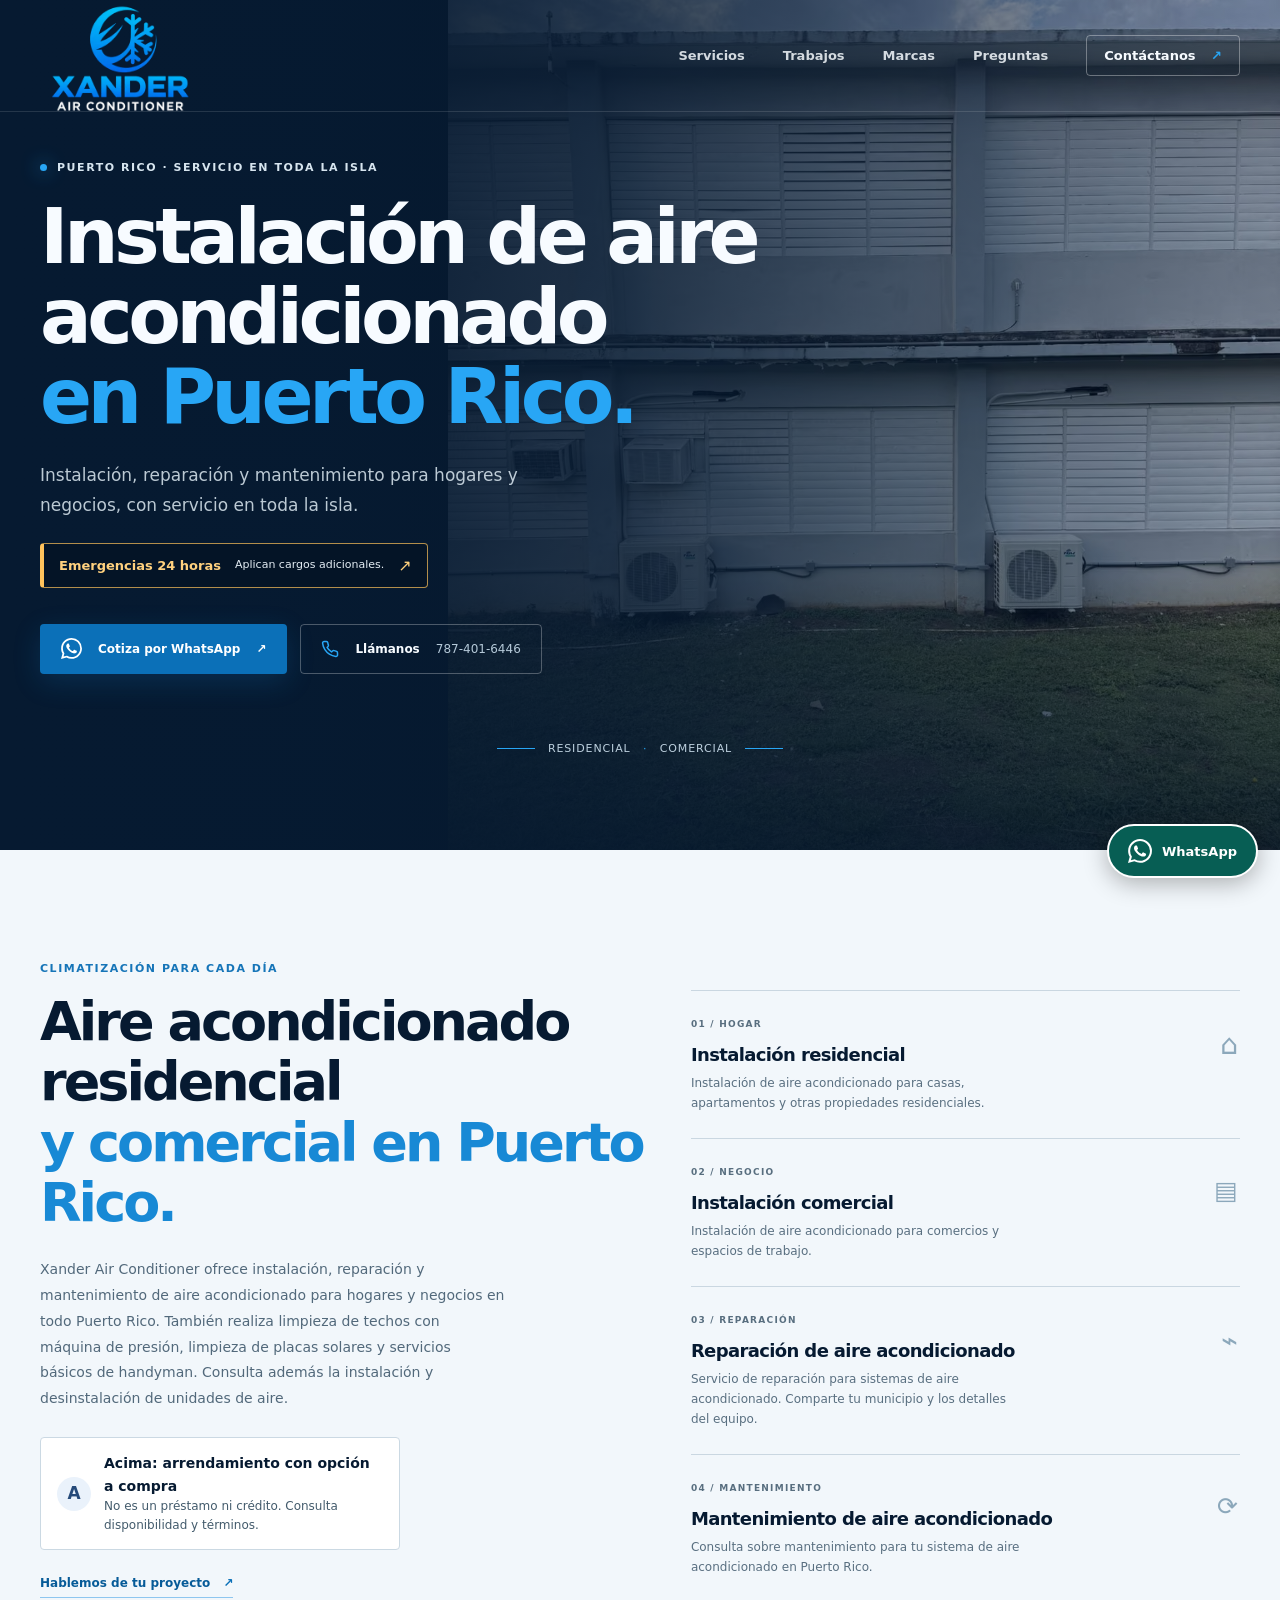
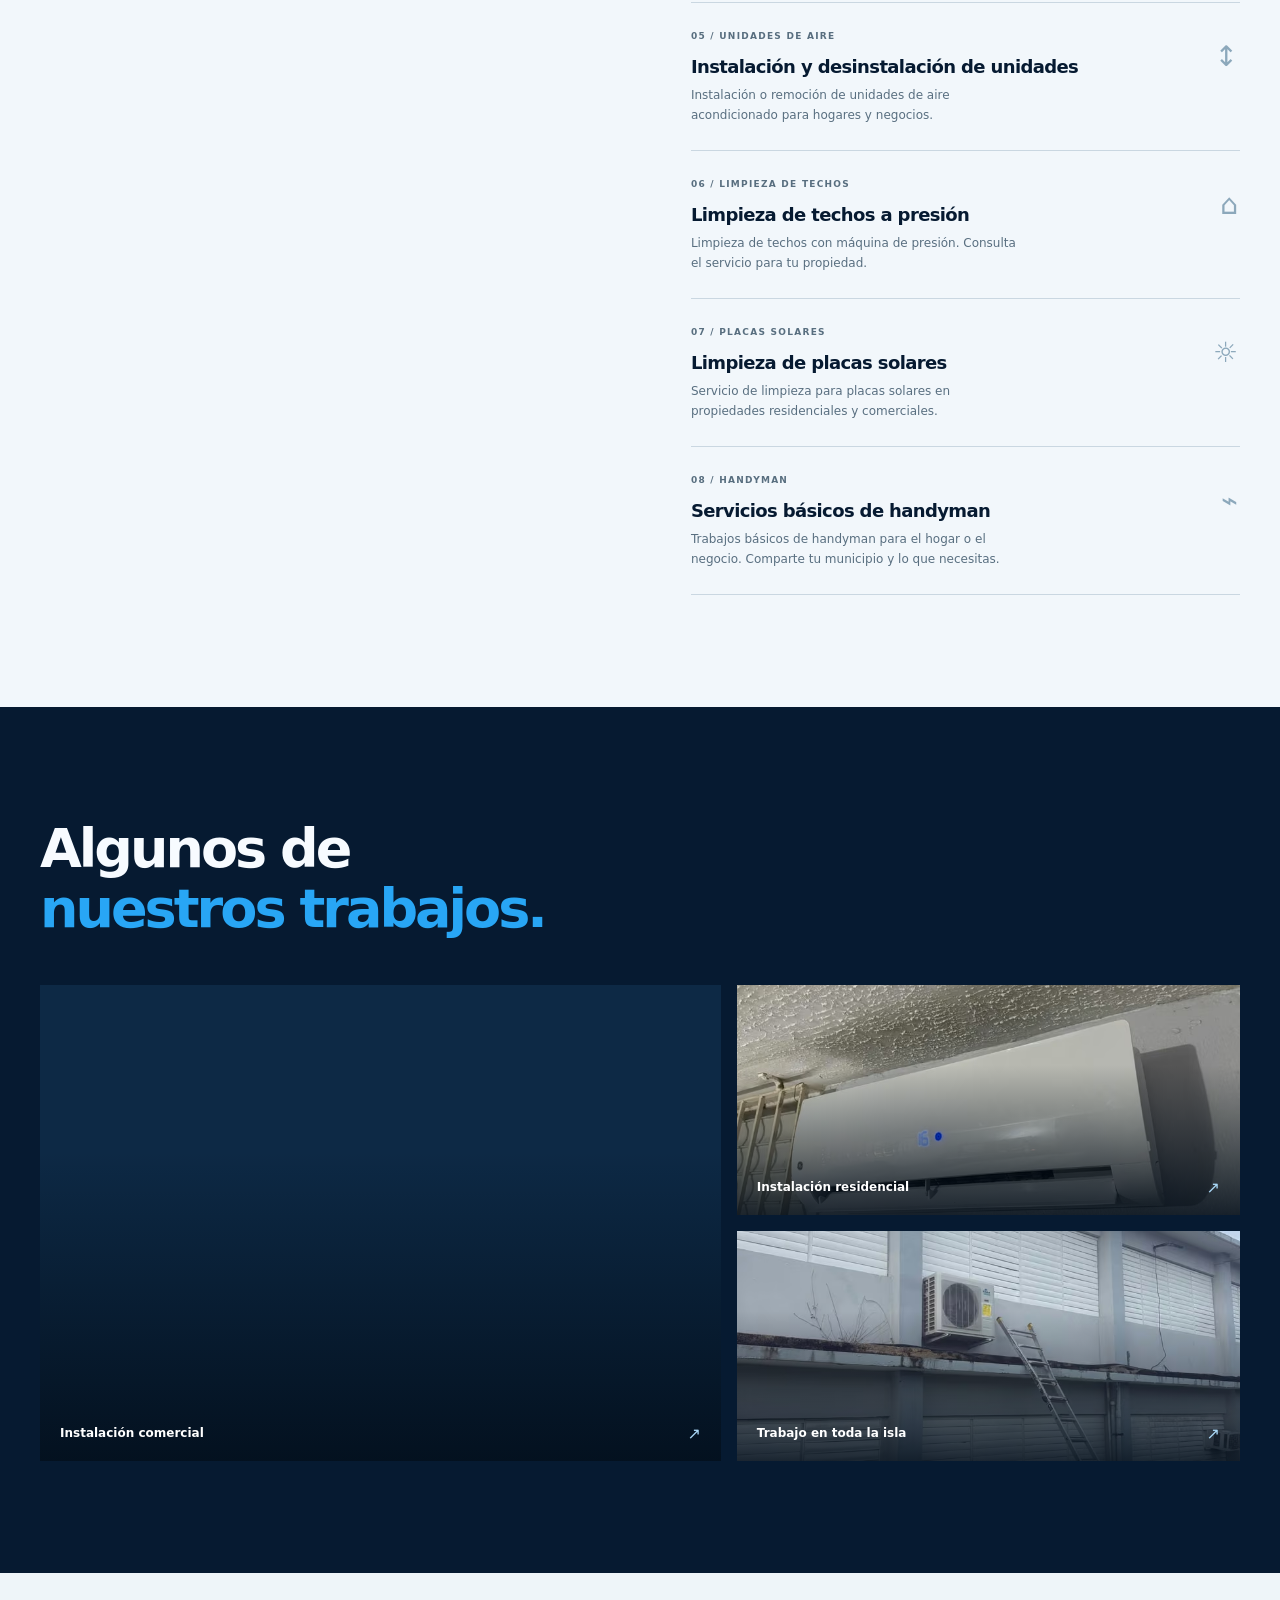
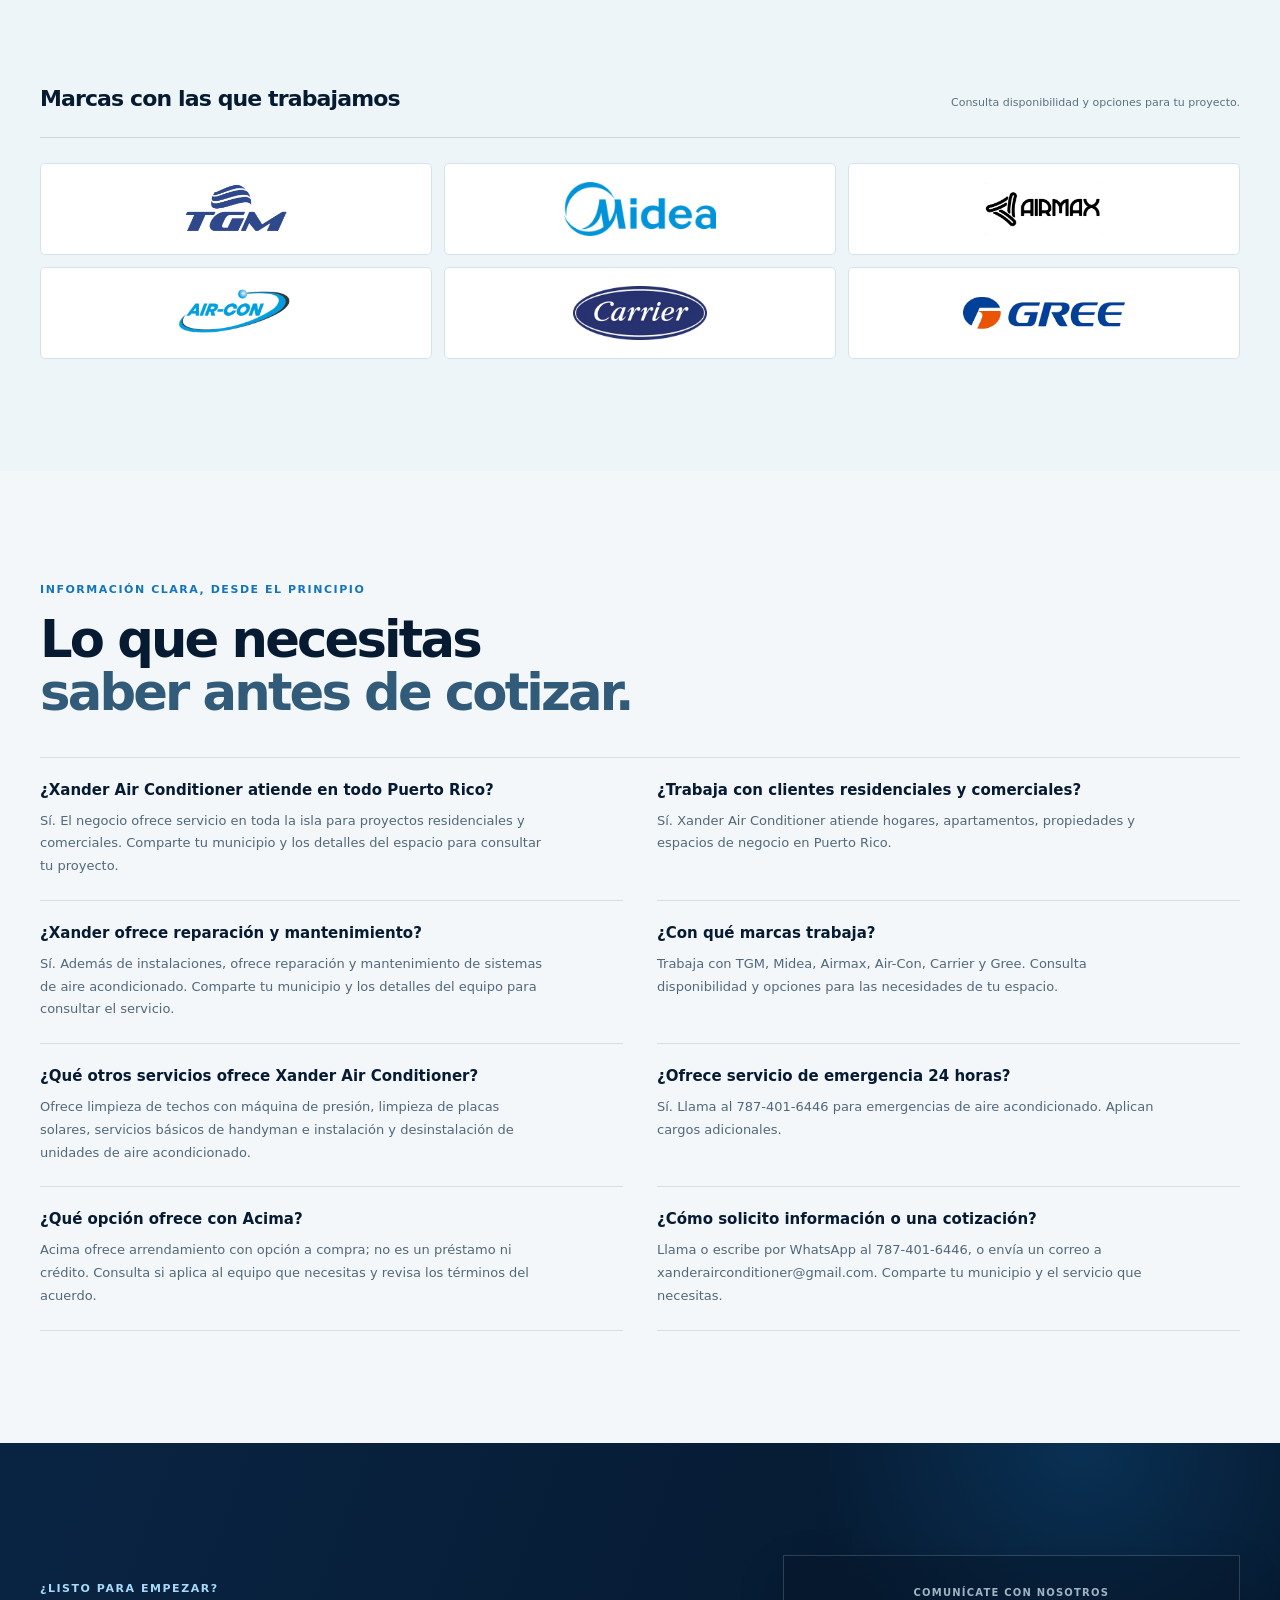
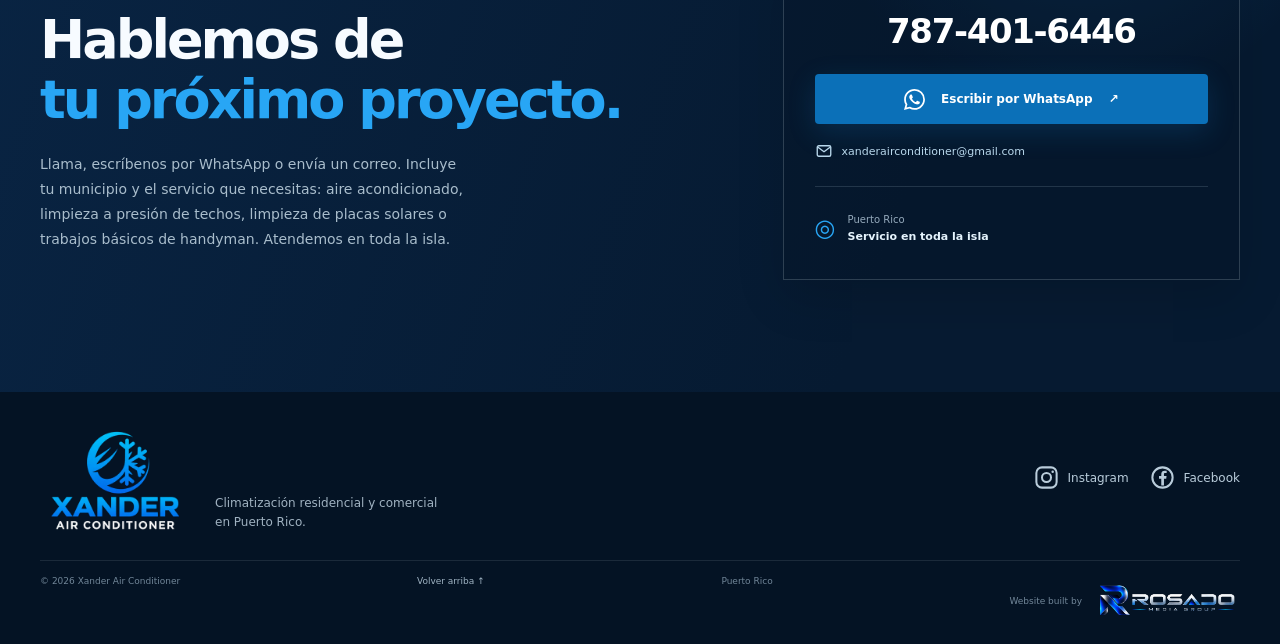
==== commit e04b453f: "Enlarge Rosado Media footer logo" ====
--- a/index.html
+++ b/index.html
@@ -25,8 +25,8 @@
     <meta name="twitter:title" content="Instalación de aire acondicionado en Puerto Rico | Xander Air Conditioner">
     <meta name="twitter:description" content="Aire acondicionado, limpieza de techos y placas solares, y handyman básico en Puerto Rico. Llama o escribe por WhatsApp.">
     <title>Aire acondicionado en Puerto Rico | Instalación, reparación y mantenimiento</title>
-    <link rel="preload" href="/styles.css?v=20261028-emergency2" as="style">
-    <link rel="stylesheet" href="/styles.css?v=20261028-emergency2">
+    <link rel="preload" href="/styles.css?v=20261028-footer-logo1" as="style">
+    <link rel="stylesheet" href="/styles.css?v=20261028-footer-logo1">
     <script type="application/ld+json">
       {
         "@context": "https://schema.org",
--- a/styles.css
+++ b/styles.css
@@ -185,7 +185,7 @@
 .footer-bottom a { color: #9fb3c2; }
 .footer-credit { display: inline-flex; align-items: center; gap: 8px; }
 .footer-credit-link { display: inline-flex; align-items: center; border-radius: 3px; }
-.footer-credit-link img { display: block; width: 132px; height: auto; }
+.footer-credit-link img { display: block; width: 150px; height: auto; }
 .floating-whatsapp { position: fixed; z-index: 30; right: max(22px, env(safe-area-inset-right)); bottom: max(22px, env(safe-area-inset-bottom)); min-height: 54px; display: inline-flex; align-items: center; justify-content: center; gap: 10px; padding: 0 19px; border: 2px solid #fff; border-radius: 999px; background: #075e54; box-shadow: 0 5px 24px rgba(0,0,0,.3); color: #fff; font-size: 13px; font-weight: 750; }
 .floating-whatsapp:hover { background: #064c45; transform: translateY(-2px); }
 .floating-whatsapp img { width: 24px; height: 24px; }
@@ -262,7 +262,7 @@
   .footer-main > p { order: 3; width: 100%; }
   .footer-socials { order: 4; }
   .footer-bottom { flex-wrap: wrap; font-size: 8px; }
-  .footer-credit-link img { width: 116px; }
+  .footer-credit-link img { width: 130px; }
 }
 
 @media (prefers-reduced-motion: reduce) {
--- a/styles.css
+++ b/styles.css
@@ -185,7 +185,7 @@
 .footer-bottom a { color: #9fb3c2; }
 .footer-credit { display: inline-flex; align-items: center; gap: 8px; }
 .footer-credit-link { display: inline-flex; align-items: center; border-radius: 3px; }
-.footer-credit-link img { display: block; width: 132px; height: auto; }
+.footer-credit-link img { display: block; width: 150px; height: auto; }
 .floating-whatsapp { position: fixed; z-index: 30; right: max(22px, env(safe-area-inset-right)); bottom: max(22px, env(safe-area-inset-bottom)); min-height: 54px; display: inline-flex; align-items: center; justify-content: center; gap: 10px; padding: 0 19px; border: 2px solid #fff; border-radius: 999px; background: #075e54; box-shadow: 0 5px 24px rgba(0,0,0,.3); color: #fff; font-size: 13px; font-weight: 750; }
 .floating-whatsapp:hover { background: #064c45; transform: translateY(-2px); }
 .floating-whatsapp img { width: 24px; height: 24px; }
@@ -262,7 +262,7 @@
   .footer-main > p { order: 3; width: 100%; }
   .footer-socials { order: 4; }
   .footer-bottom { flex-wrap: wrap; font-size: 8px; }
-  .footer-credit-link img { width: 116px; }
+  .footer-credit-link img { width: 130px; }
 }
 
 @media (prefers-reduced-motion: reduce) {
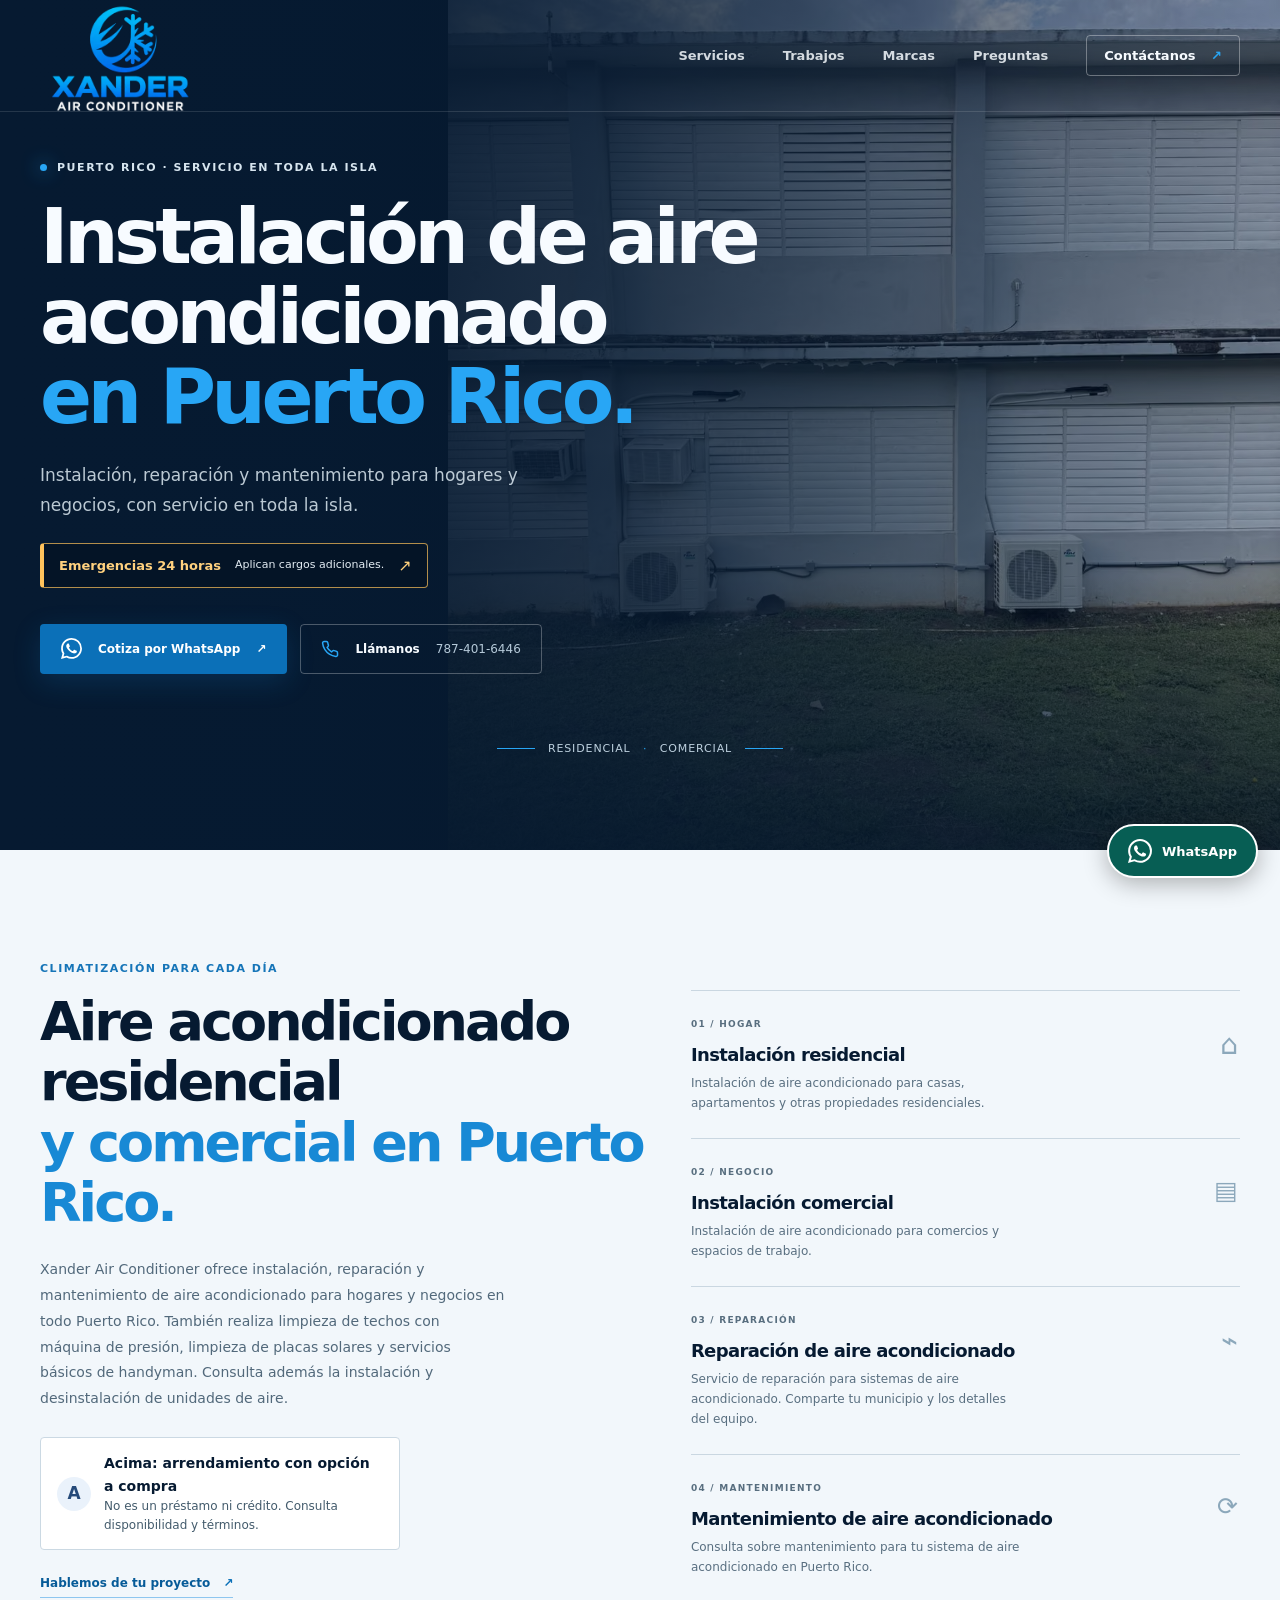
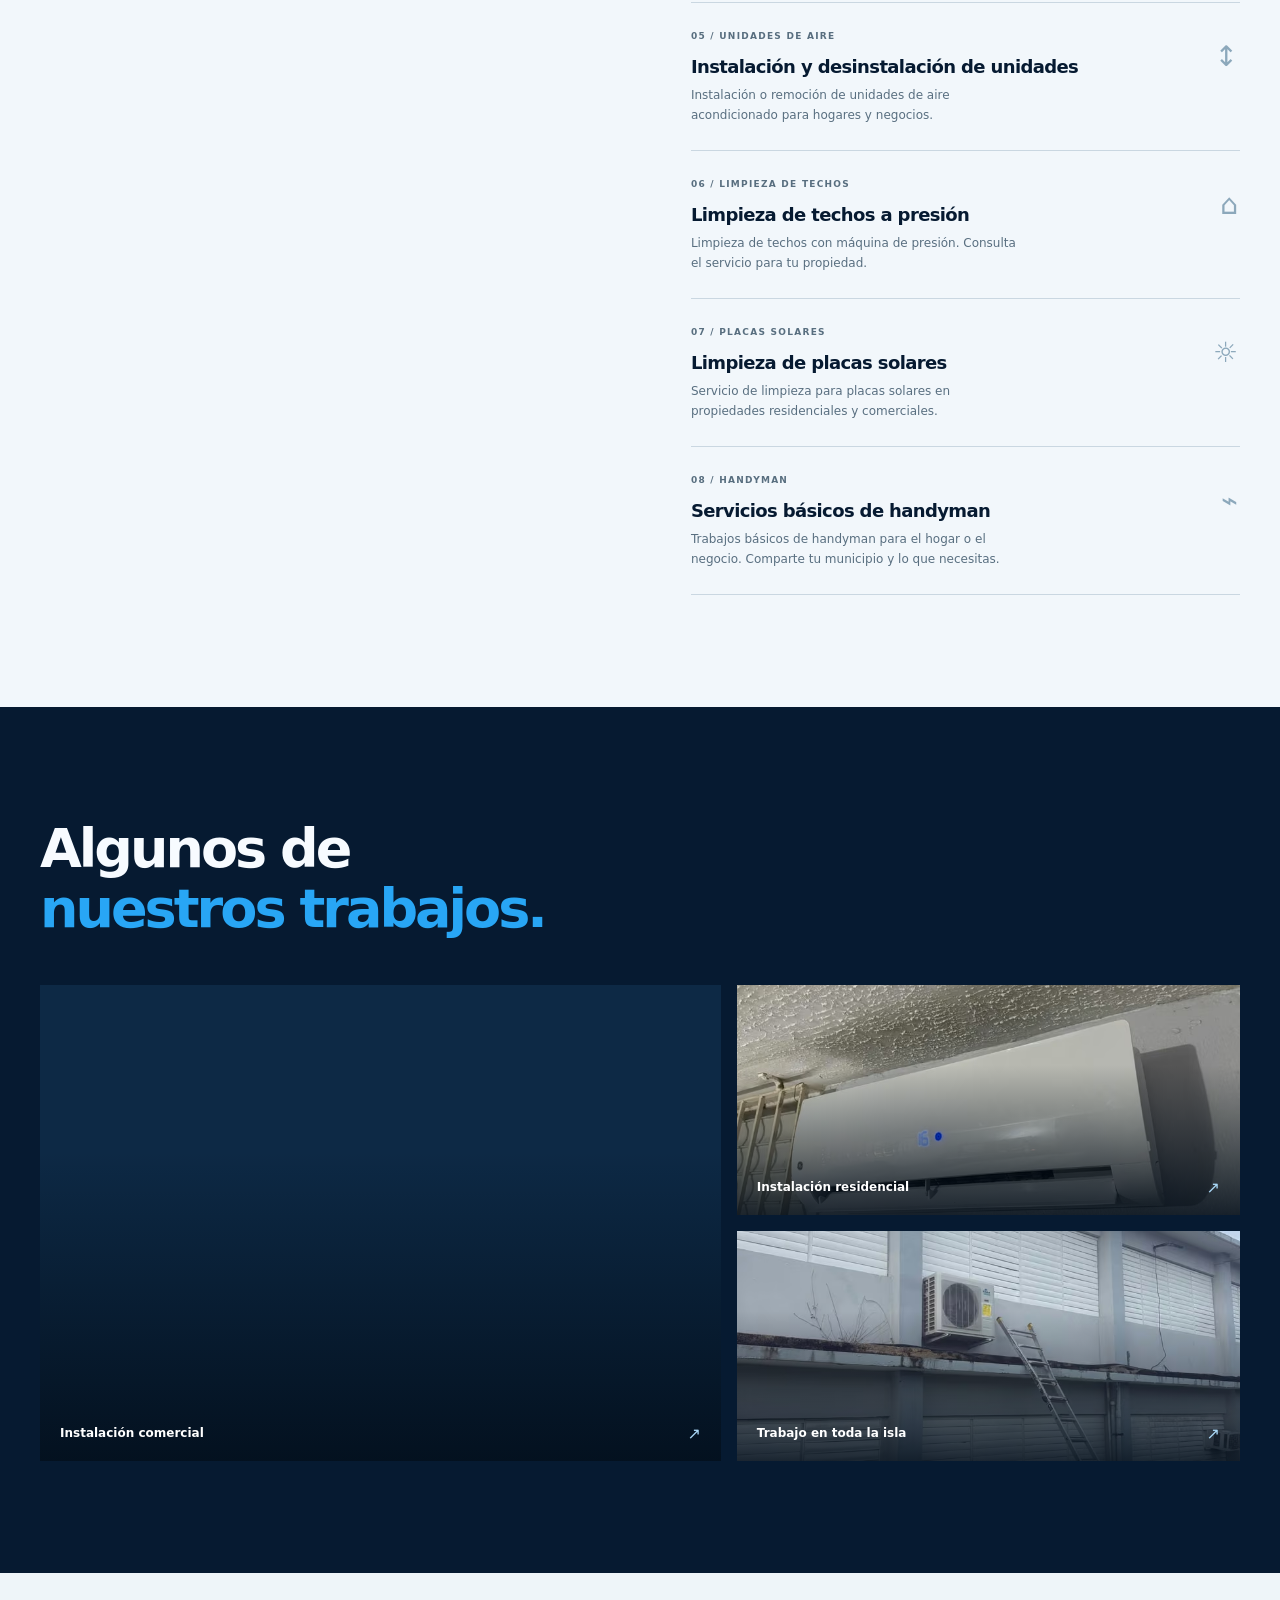
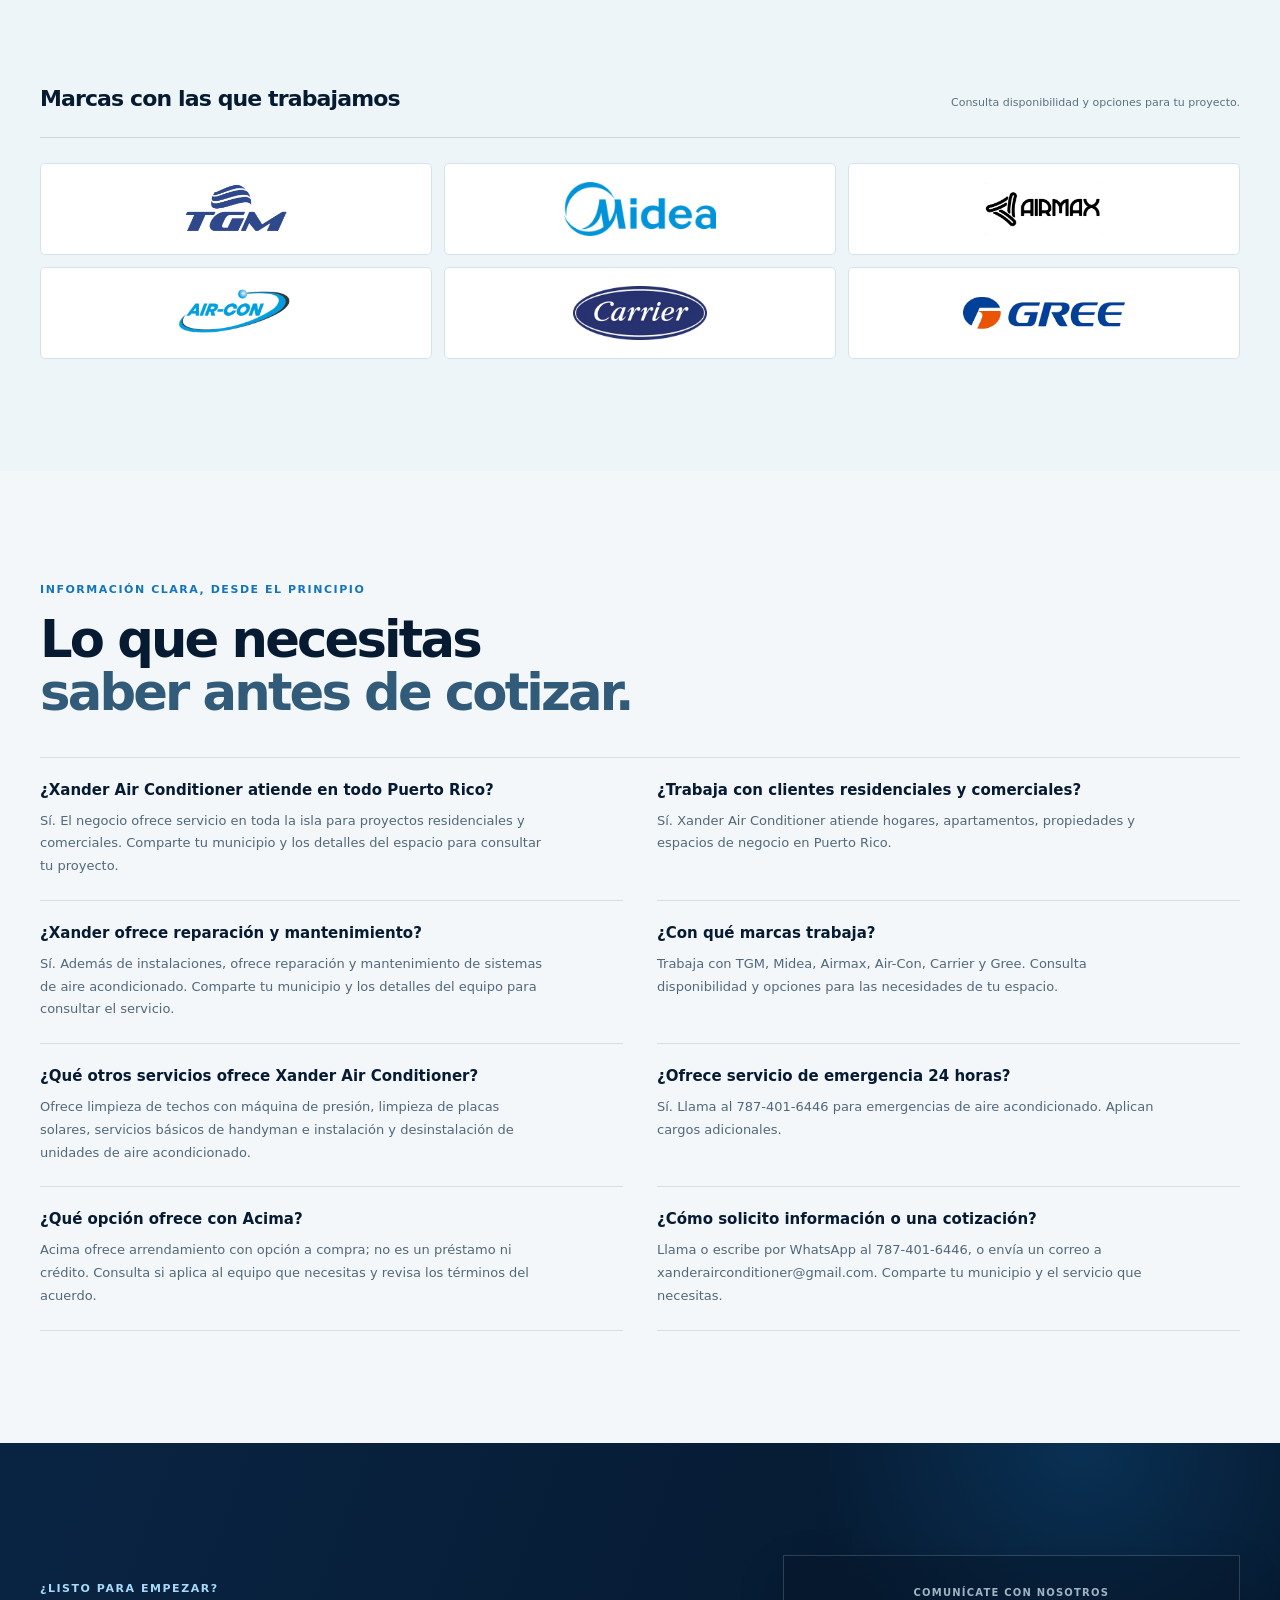
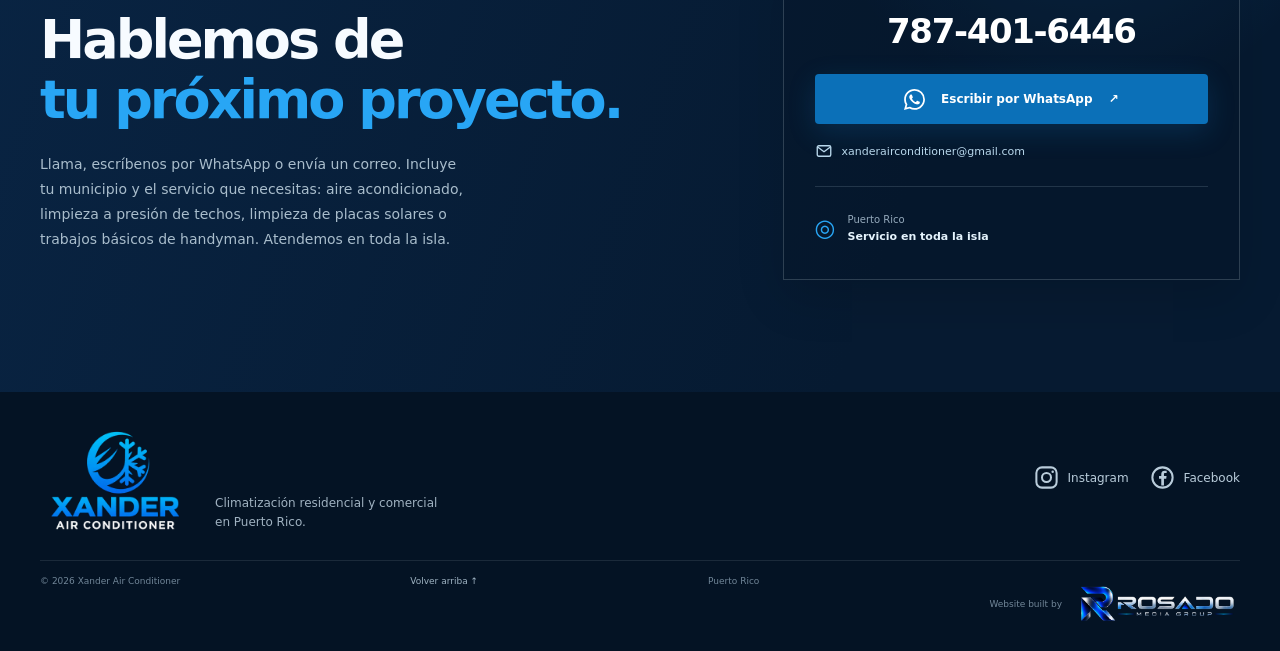
==== commit cb1b89c7: "Increase Rosado Media footer logo" ====
--- a/index.html
+++ b/index.html
@@ -25,8 +25,8 @@
     <meta name="twitter:title" content="Instalación de aire acondicionado en Puerto Rico | Xander Air Conditioner">
     <meta name="twitter:description" content="Aire acondicionado, limpieza de techos y placas solares, y handyman básico en Puerto Rico. Llama o escribe por WhatsApp.">
     <title>Aire acondicionado en Puerto Rico | Instalación, reparación y mantenimiento</title>
-    <link rel="preload" href="/styles.css?v=20261028-footer-logo1" as="style">
-    <link rel="stylesheet" href="/styles.css?v=20261028-footer-logo1">
+    <link rel="preload" href="/styles.css?v=20261028-footer-logo2" as="style">
+    <link rel="stylesheet" href="/styles.css?v=20261028-footer-logo2">
     <script type="application/ld+json">
       {
         "@context": "https://schema.org",
--- a/styles.css
+++ b/styles.css
@@ -185,7 +185,7 @@
 .footer-bottom a { color: #9fb3c2; }
 .footer-credit { display: inline-flex; align-items: center; gap: 8px; }
 .footer-credit-link { display: inline-flex; align-items: center; border-radius: 3px; }
-.footer-credit-link img { display: block; width: 150px; height: auto; }
+.footer-credit-link img { display: block; width: 170px; height: auto; }
 .floating-whatsapp { position: fixed; z-index: 30; right: max(22px, env(safe-area-inset-right)); bottom: max(22px, env(safe-area-inset-bottom)); min-height: 54px; display: inline-flex; align-items: center; justify-content: center; gap: 10px; padding: 0 19px; border: 2px solid #fff; border-radius: 999px; background: #075e54; box-shadow: 0 5px 24px rgba(0,0,0,.3); color: #fff; font-size: 13px; font-weight: 750; }
 .floating-whatsapp:hover { background: #064c45; transform: translateY(-2px); }
 .floating-whatsapp img { width: 24px; height: 24px; }
@@ -262,7 +262,7 @@
   .footer-main > p { order: 3; width: 100%; }
   .footer-socials { order: 4; }
   .footer-bottom { flex-wrap: wrap; font-size: 8px; }
-  .footer-credit-link img { width: 130px; }
+  .footer-credit-link img { width: 145px; }
 }
 
 @media (prefers-reduced-motion: reduce) {
--- a/styles.css
+++ b/styles.css
@@ -185,7 +185,7 @@
 .footer-bottom a { color: #9fb3c2; }
 .footer-credit { display: inline-flex; align-items: center; gap: 8px; }
 .footer-credit-link { display: inline-flex; align-items: center; border-radius: 3px; }
-.footer-credit-link img { display: block; width: 150px; height: auto; }
+.footer-credit-link img { display: block; width: 170px; height: auto; }
 .floating-whatsapp { position: fixed; z-index: 30; right: max(22px, env(safe-area-inset-right)); bottom: max(22px, env(safe-area-inset-bottom)); min-height: 54px; display: inline-flex; align-items: center; justify-content: center; gap: 10px; padding: 0 19px; border: 2px solid #fff; border-radius: 999px; background: #075e54; box-shadow: 0 5px 24px rgba(0,0,0,.3); color: #fff; font-size: 13px; font-weight: 750; }
 .floating-whatsapp:hover { background: #064c45; transform: translateY(-2px); }
 .floating-whatsapp img { width: 24px; height: 24px; }
@@ -262,7 +262,7 @@
   .footer-main > p { order: 3; width: 100%; }
   .footer-socials { order: 4; }
   .footer-bottom { flex-wrap: wrap; font-size: 8px; }
-  .footer-credit-link img { width: 130px; }
+  .footer-credit-link img { width: 145px; }
 }
 
 @media (prefers-reduced-motion: reduce) {
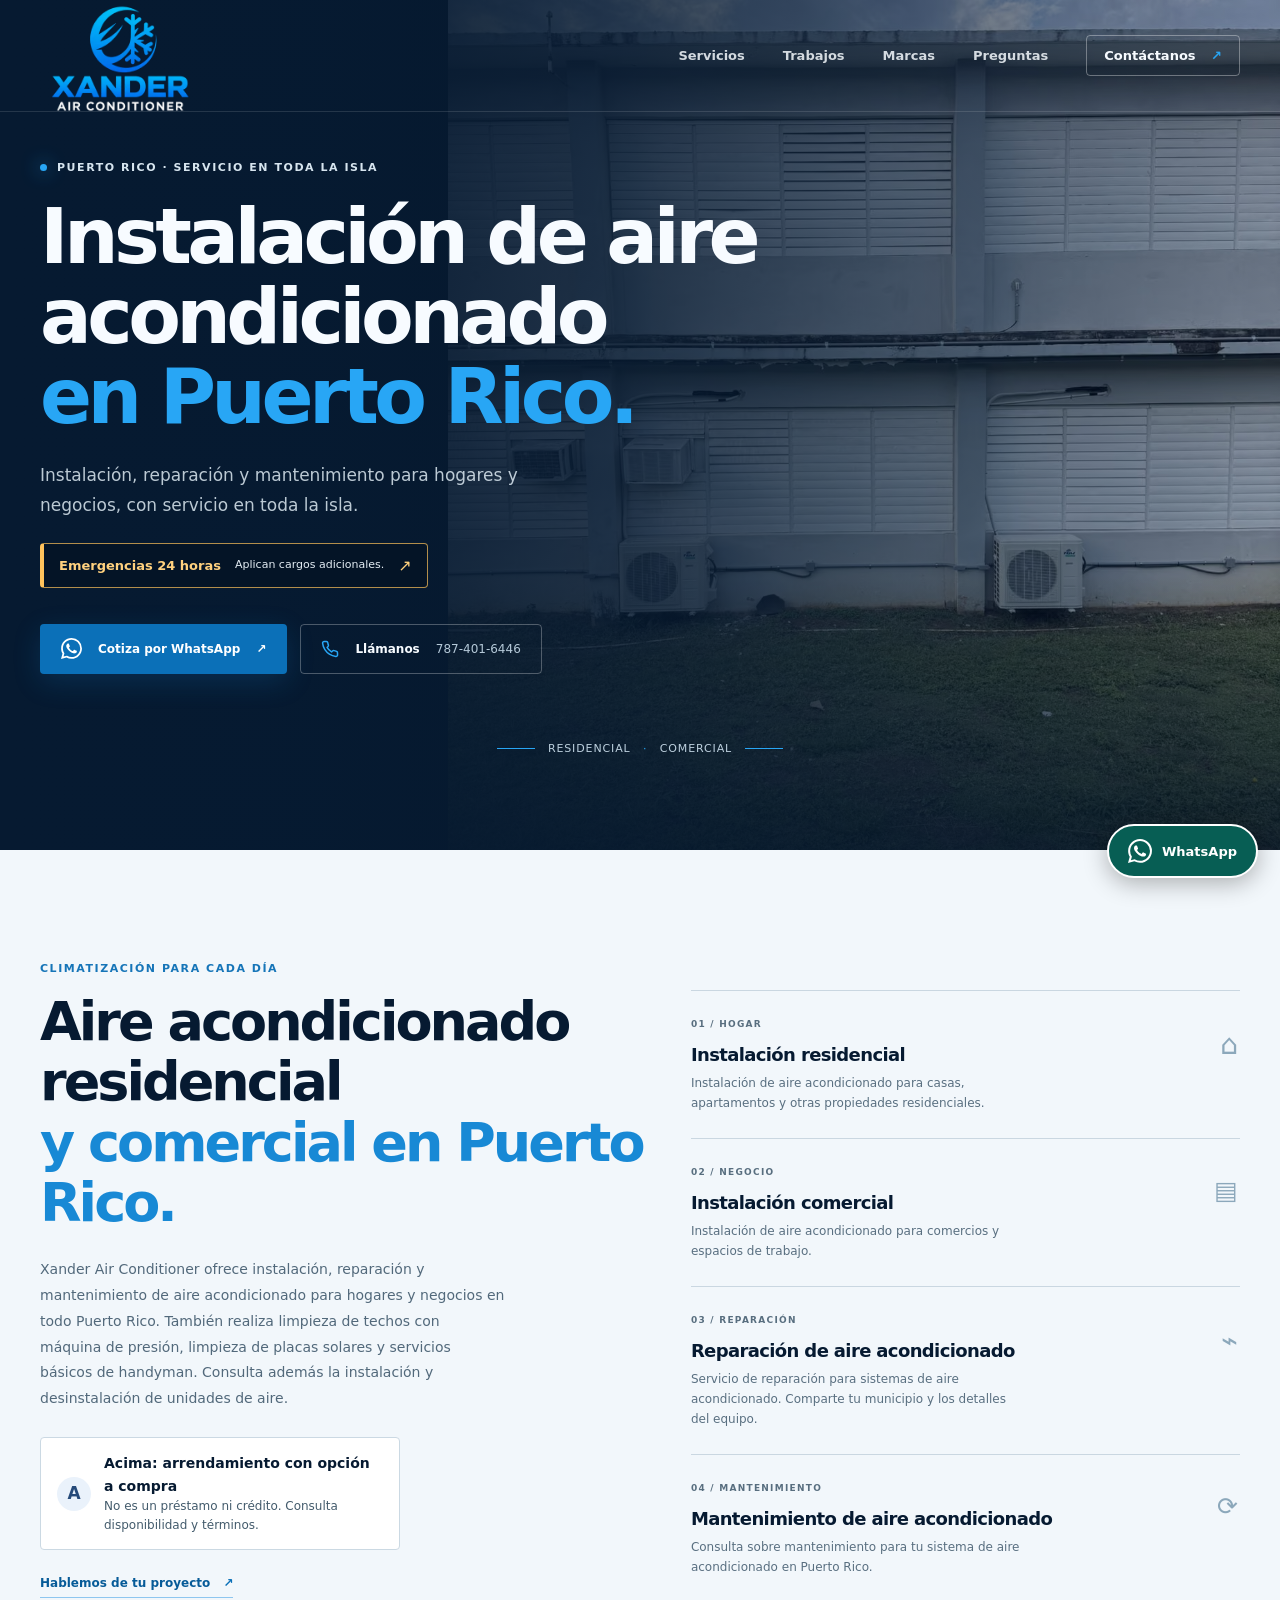
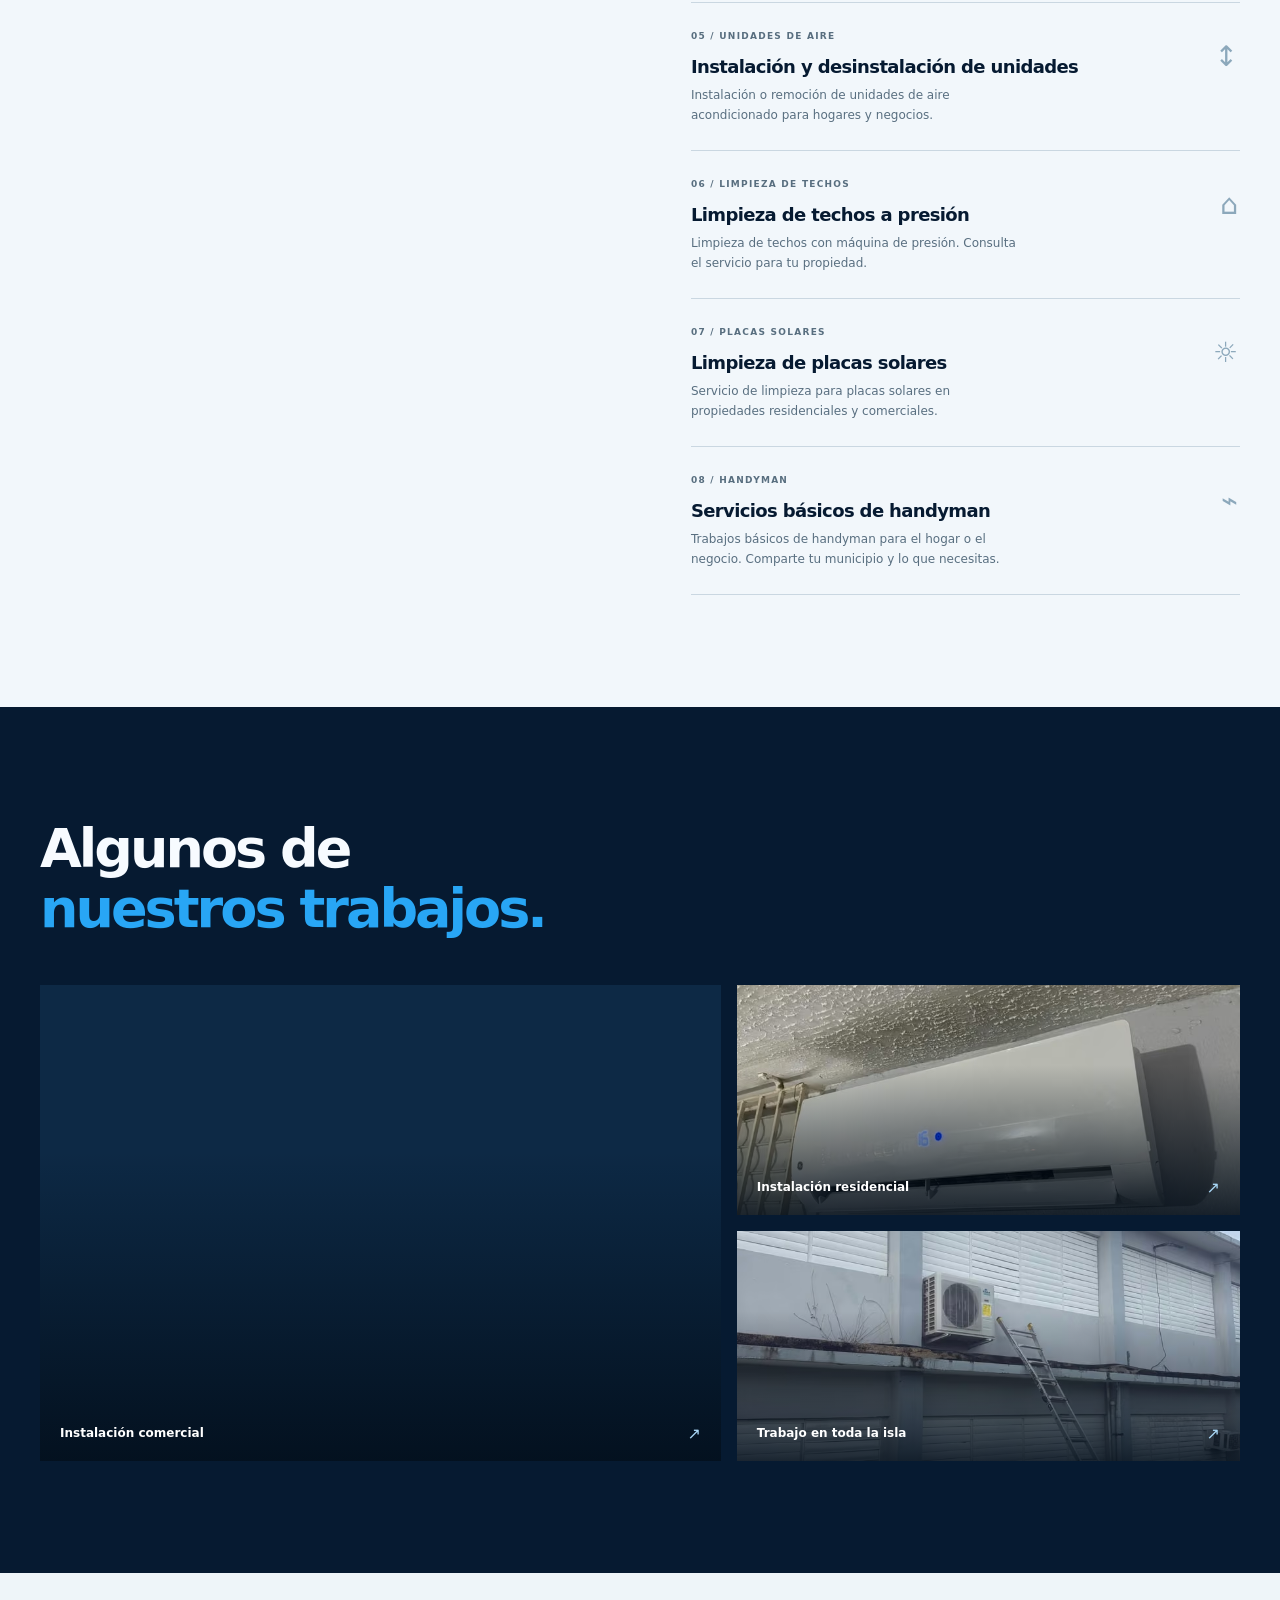
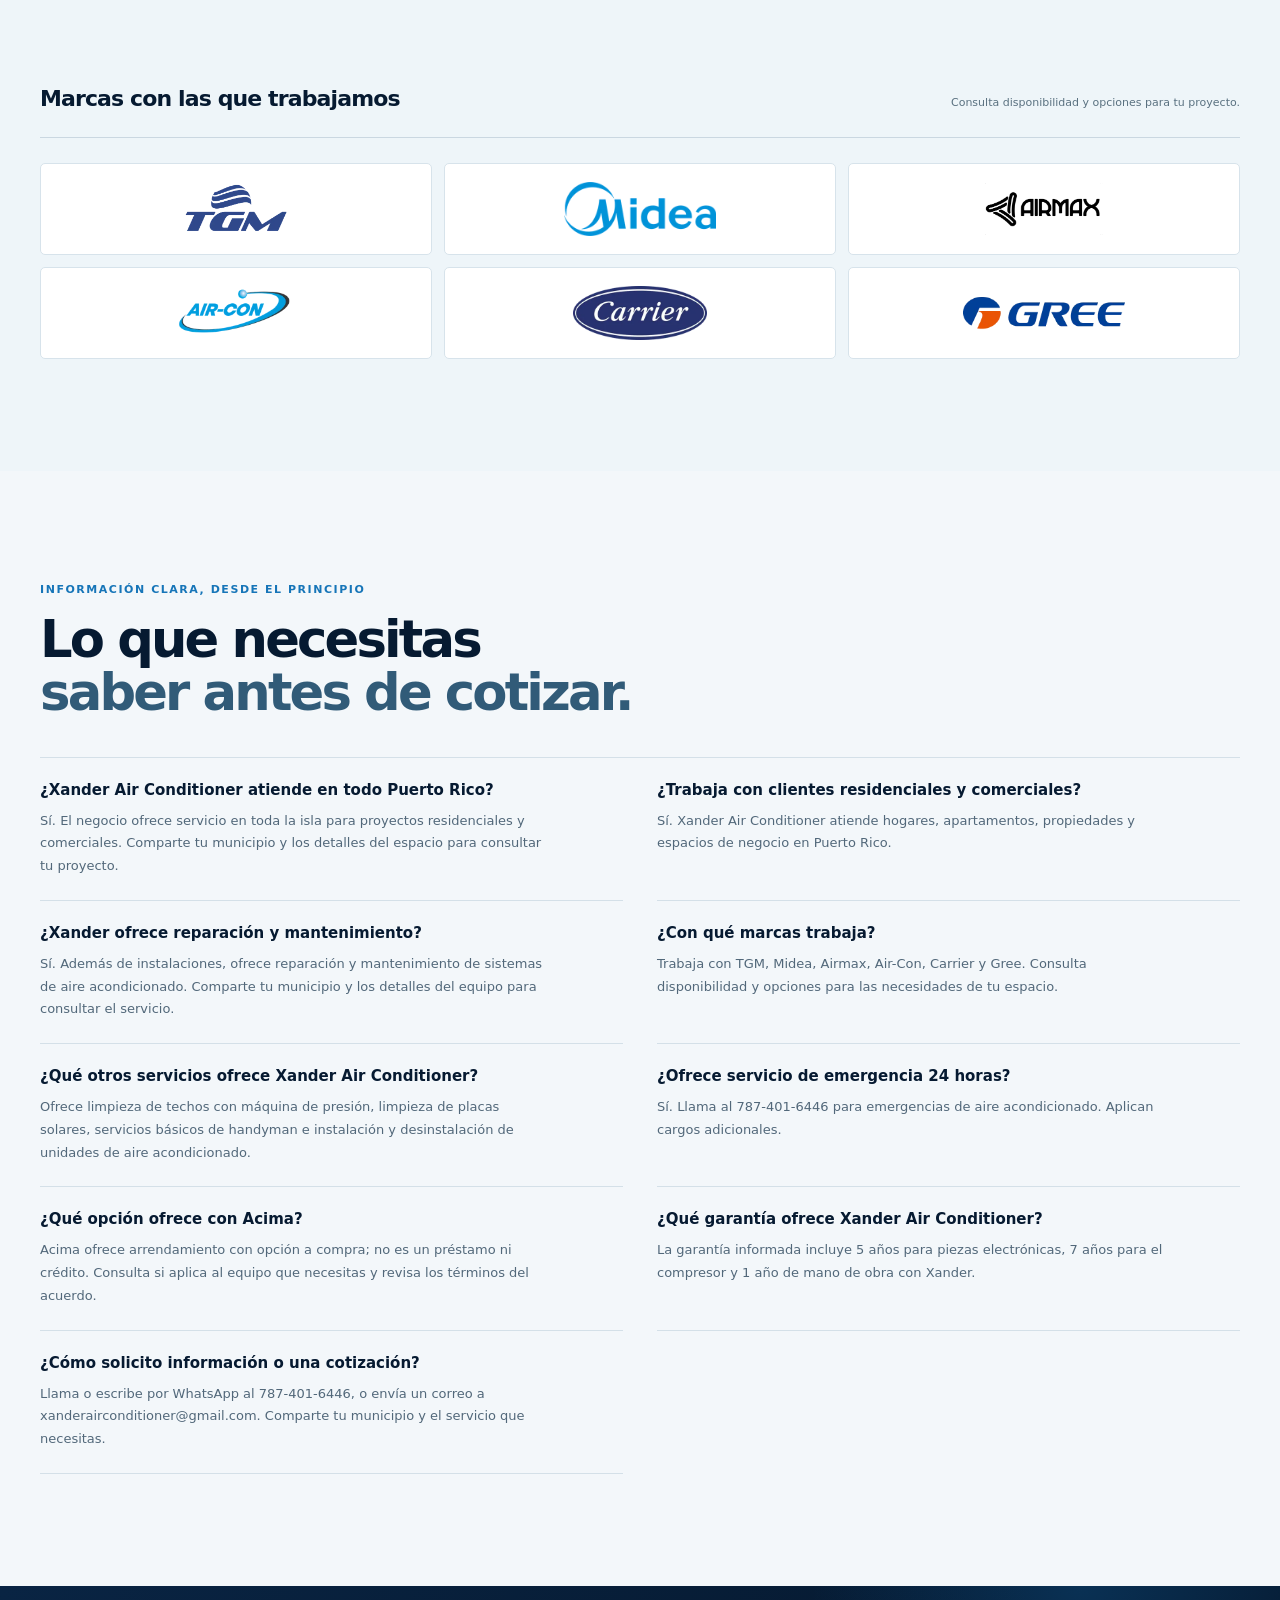
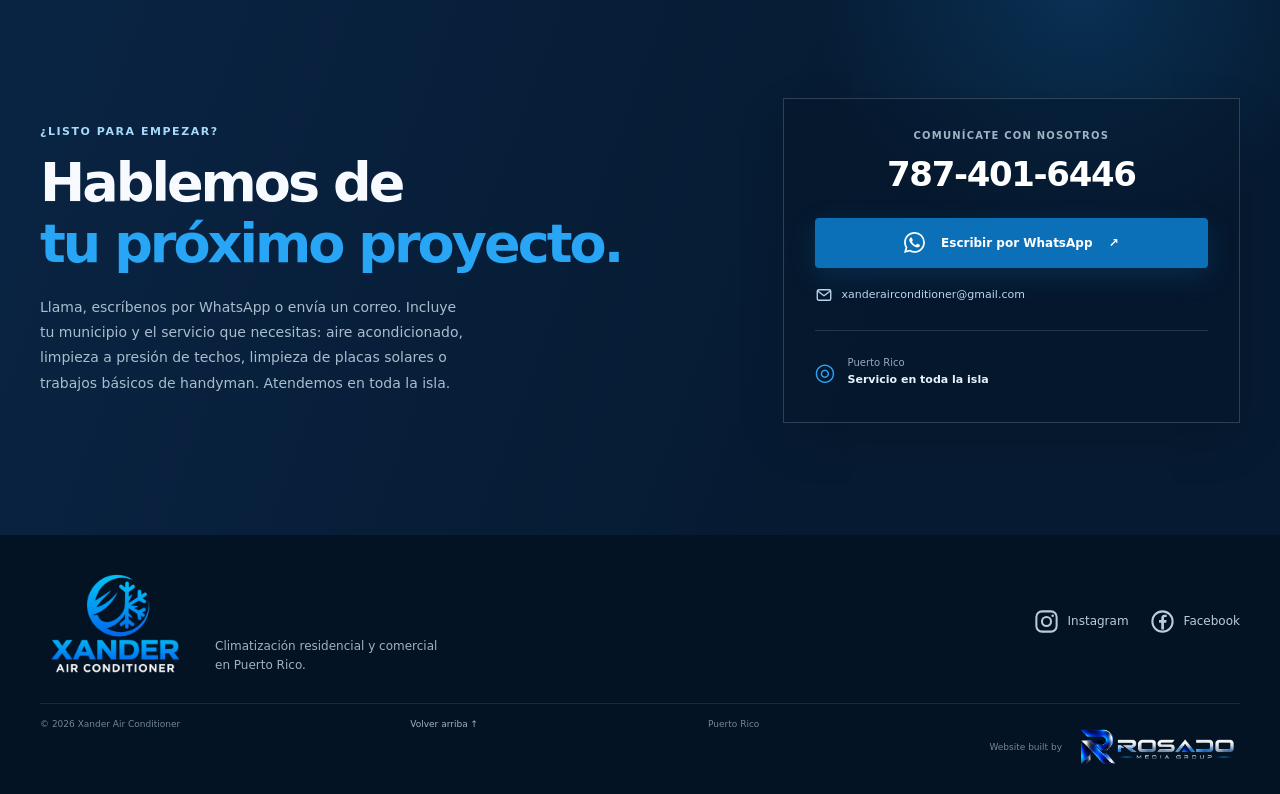
==== commit 41faddef: "Add confirmed warranty details to FAQ" ====
--- a/index.html
+++ b/index.html
@@ -187,6 +187,14 @@
           },
           {
             "@type": "Question",
+            "name": "¿Qué garantía ofrece Xander Air Conditioner?",
+            "acceptedAnswer": {
+              "@type": "Answer",
+              "text": "La garantía informada incluye 5 años para piezas electrónicas, 7 años para el compresor y 1 año de mano de obra con Xander."
+            }
+          },
+          {
+            "@type": "Question",
             "name": "¿Cómo solicito información o una cotización?",
             "acceptedAnswer": {
               "@type": "Answer",
@@ -387,6 +395,10 @@
                 <p>Acima ofrece arrendamiento con opción a compra; no es un préstamo ni crédito. Consulta si aplica al equipo que necesitas y revisa los términos del acuerdo.</p>
               </article>
               <article class="faq-item">
+                <h3>¿Qué garantía ofrece Xander Air Conditioner?</h3>
+                <p>La garantía informada incluye 5 años para piezas electrónicas, 7 años para el compresor y 1 año de mano de obra con Xander.</p>
+              </article>
+              <article class="faq-item">
                 <h3>¿Cómo solicito información o una cotización?</h3>
                 <p>Llama o escribe por WhatsApp al 787-401-6446, o envía un correo a xanderairconditioner@gmail.com. Comparte tu municipio y el servicio que necesitas.</p>
               </article>
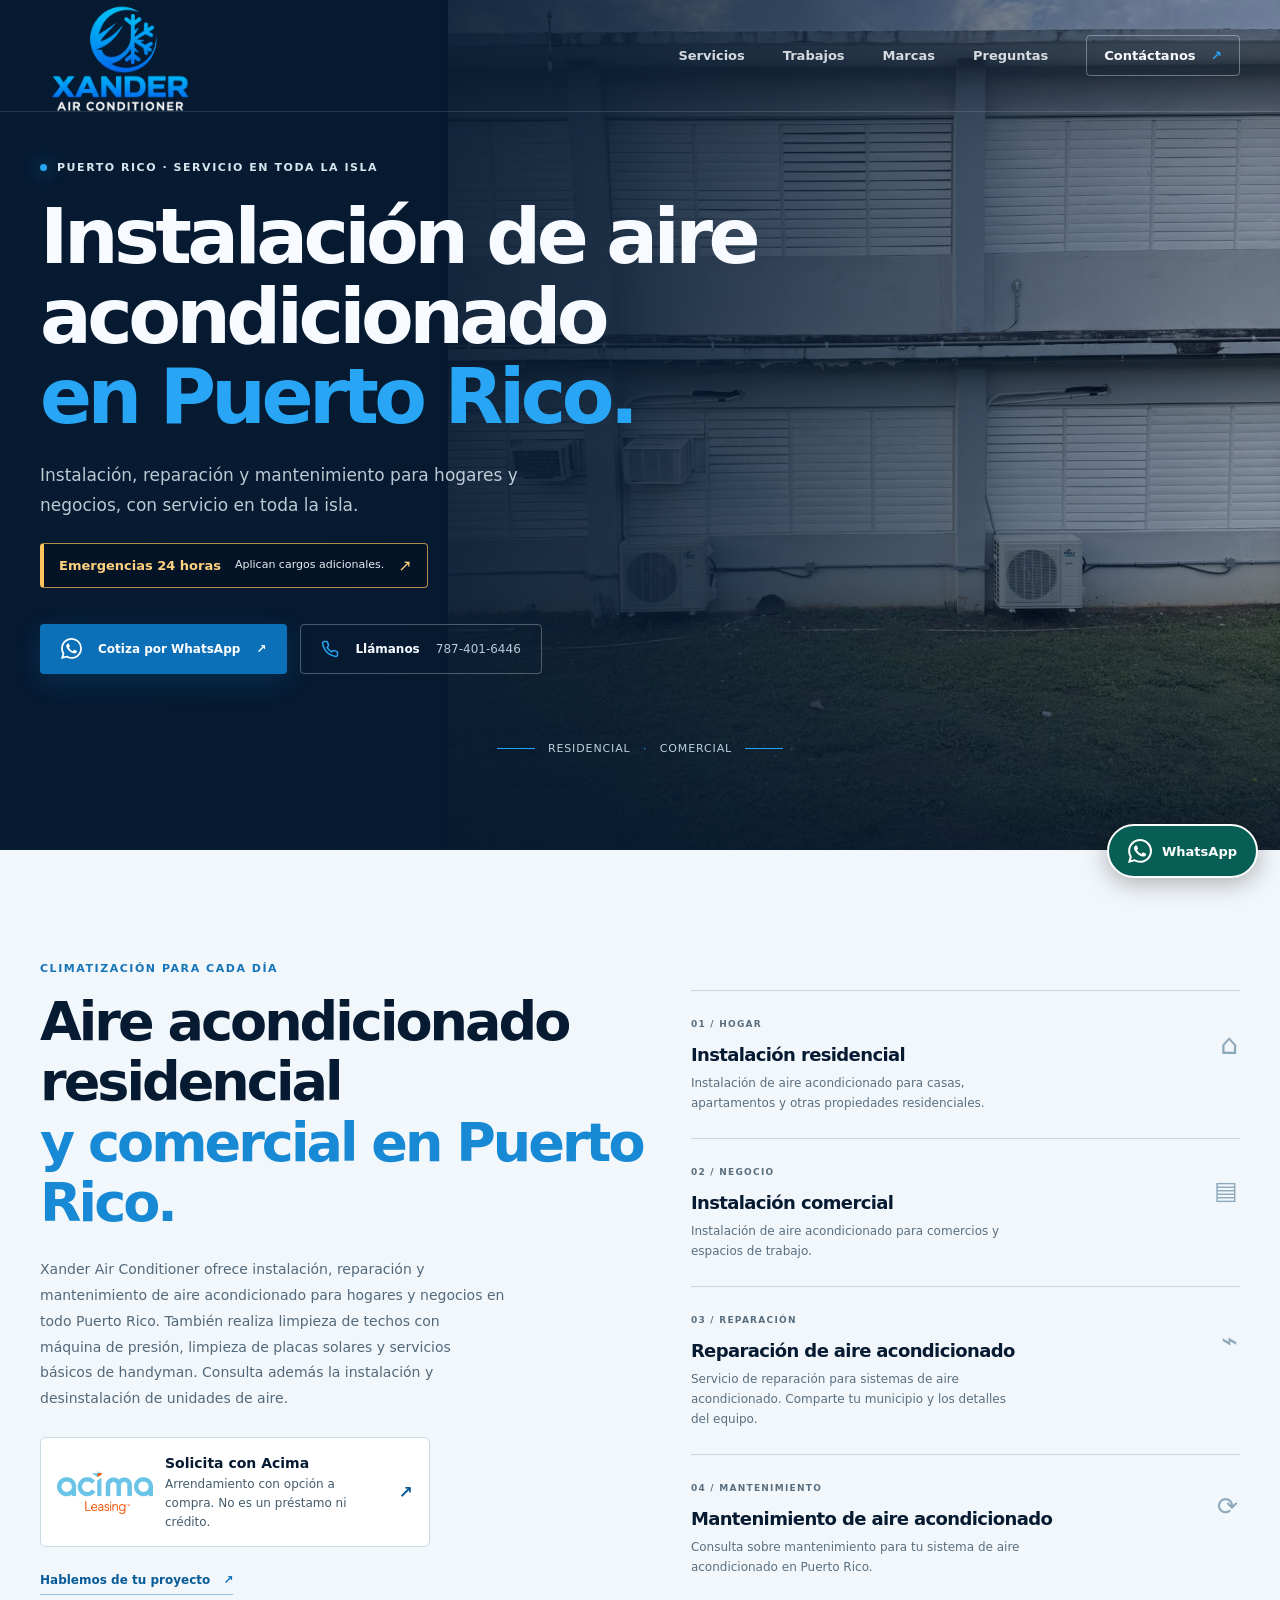
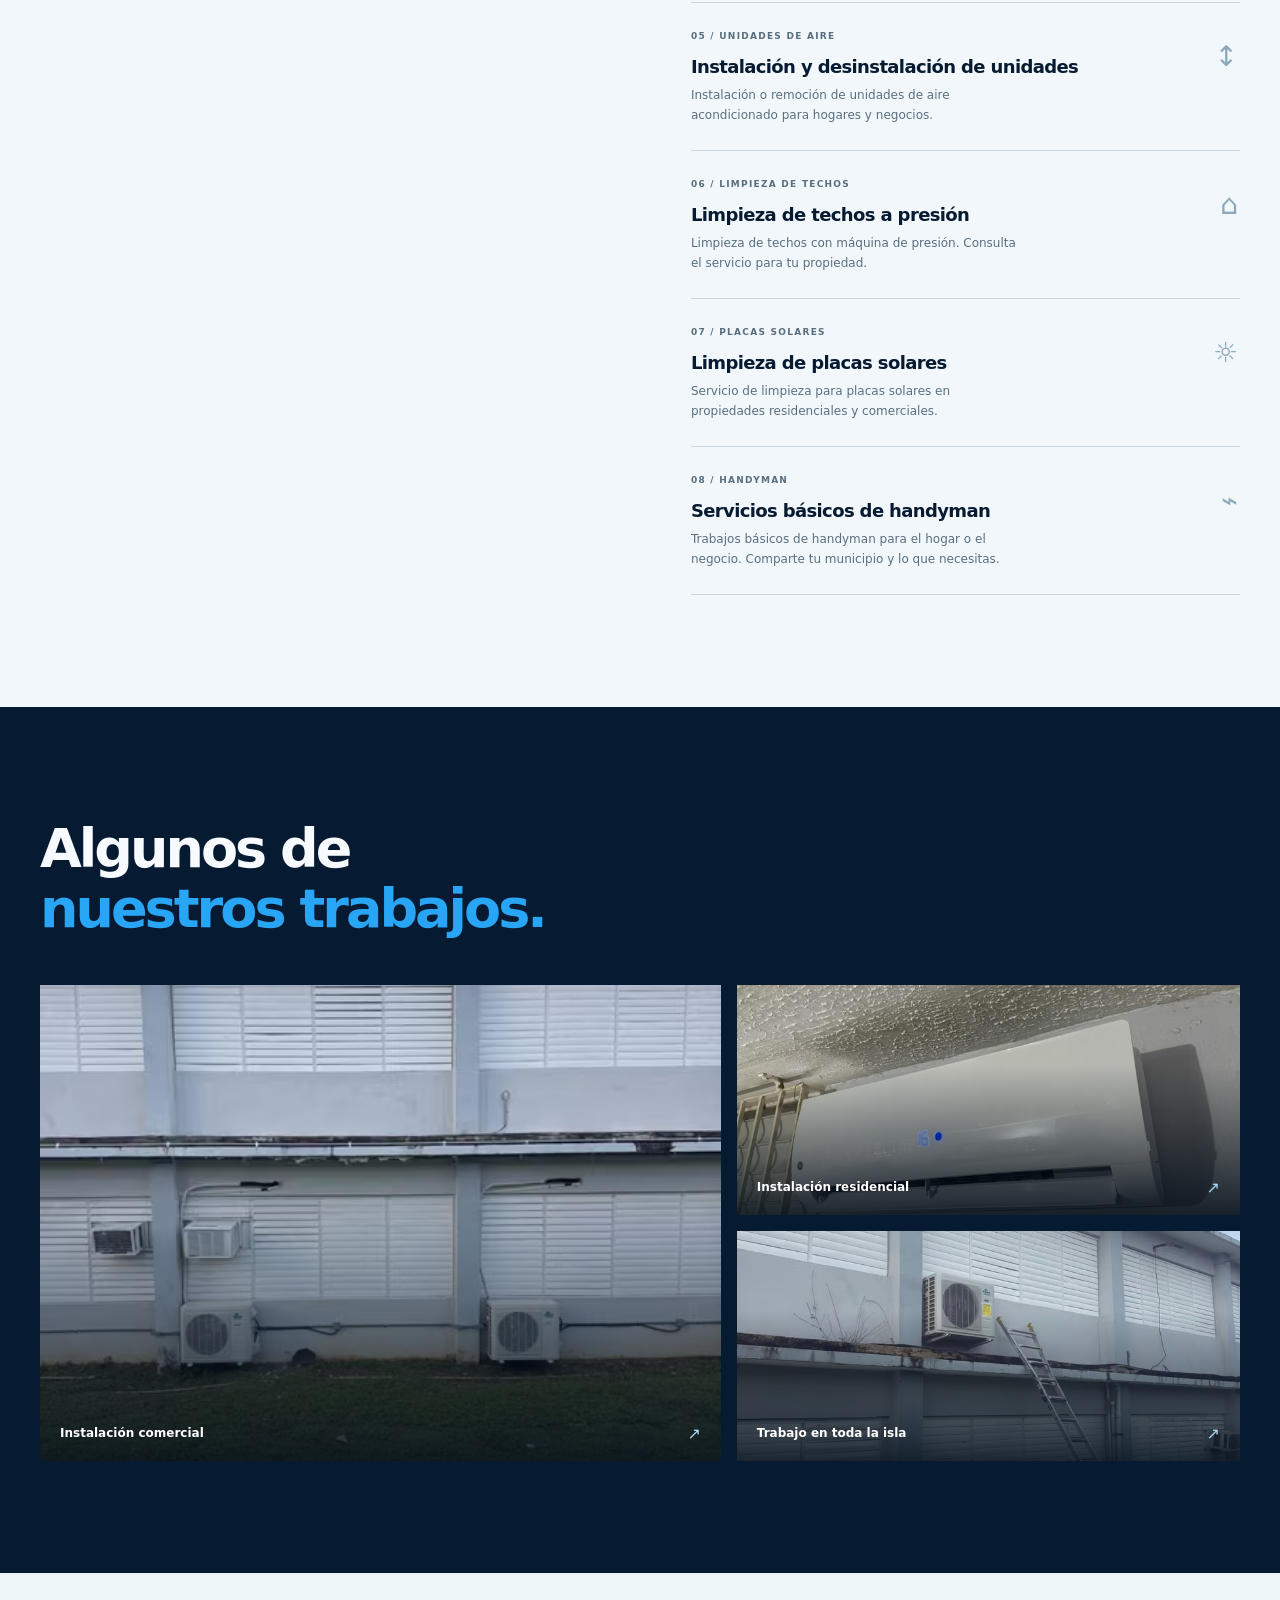
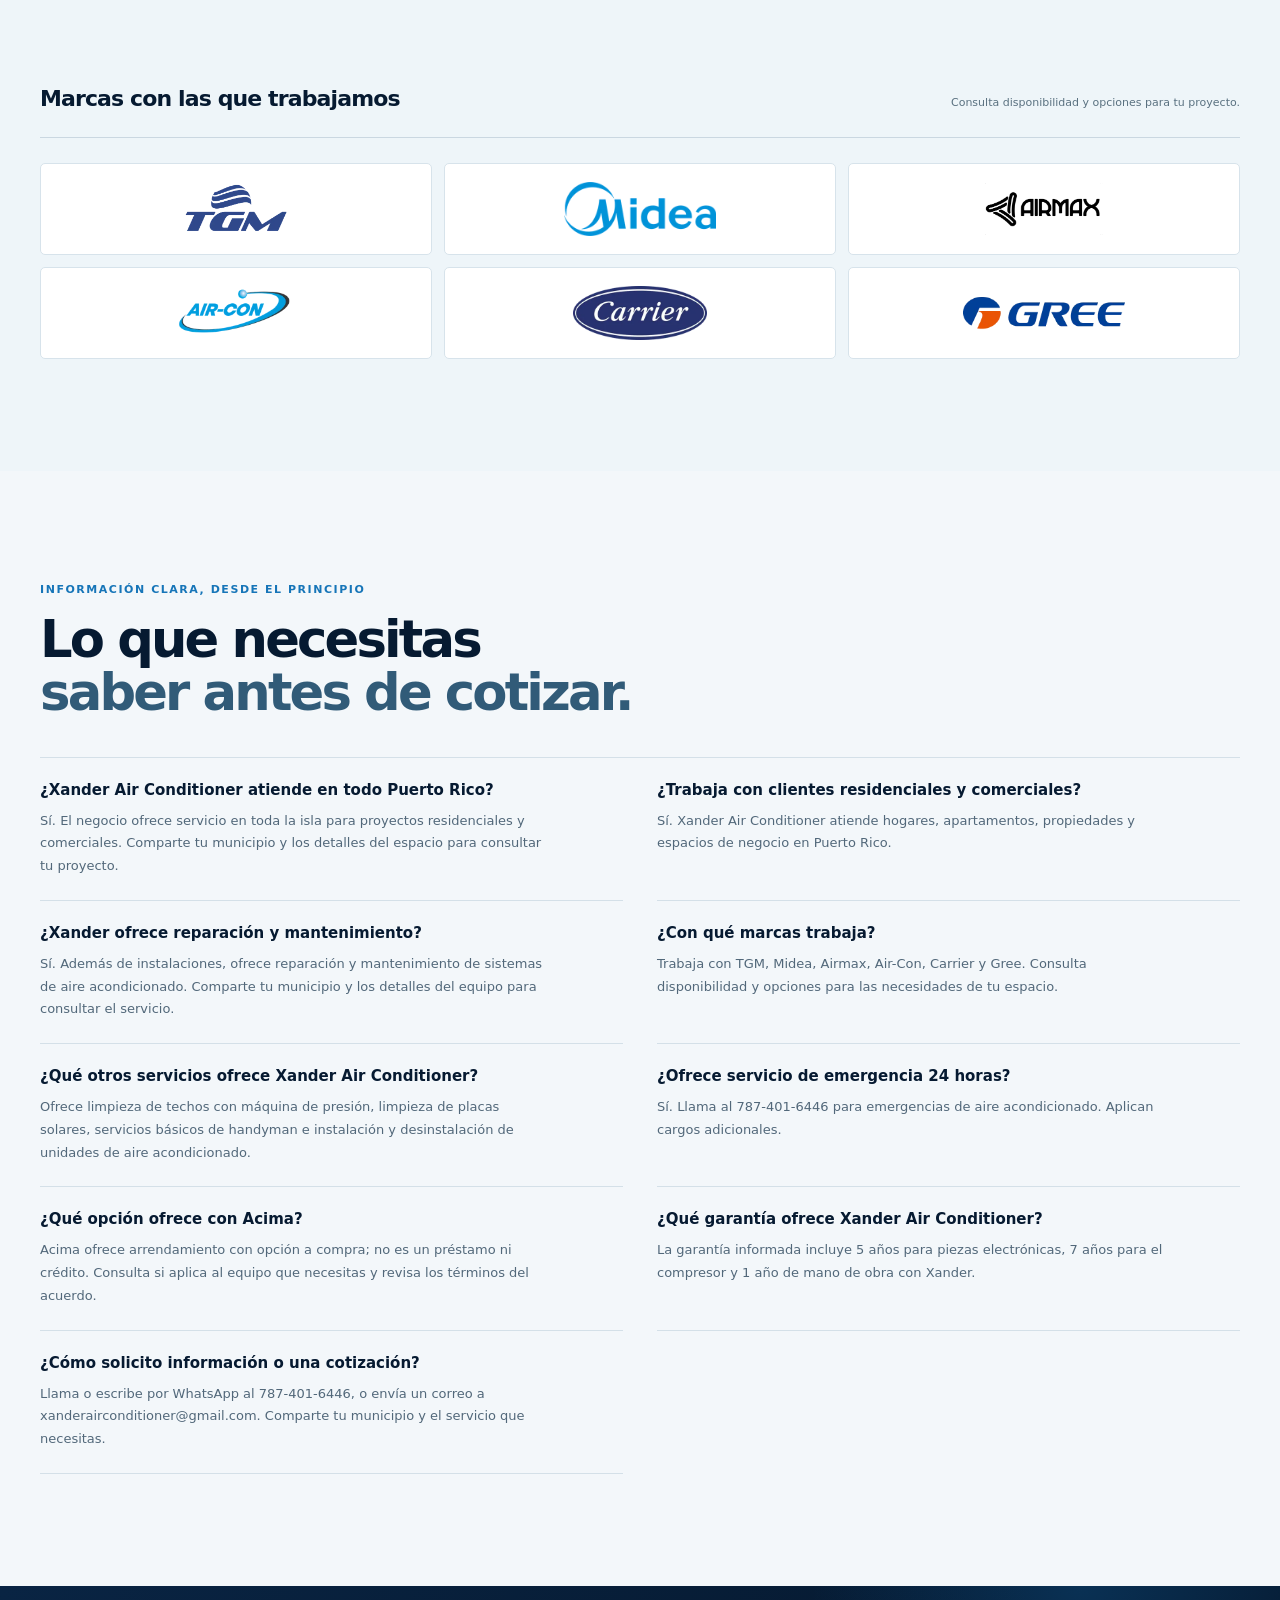
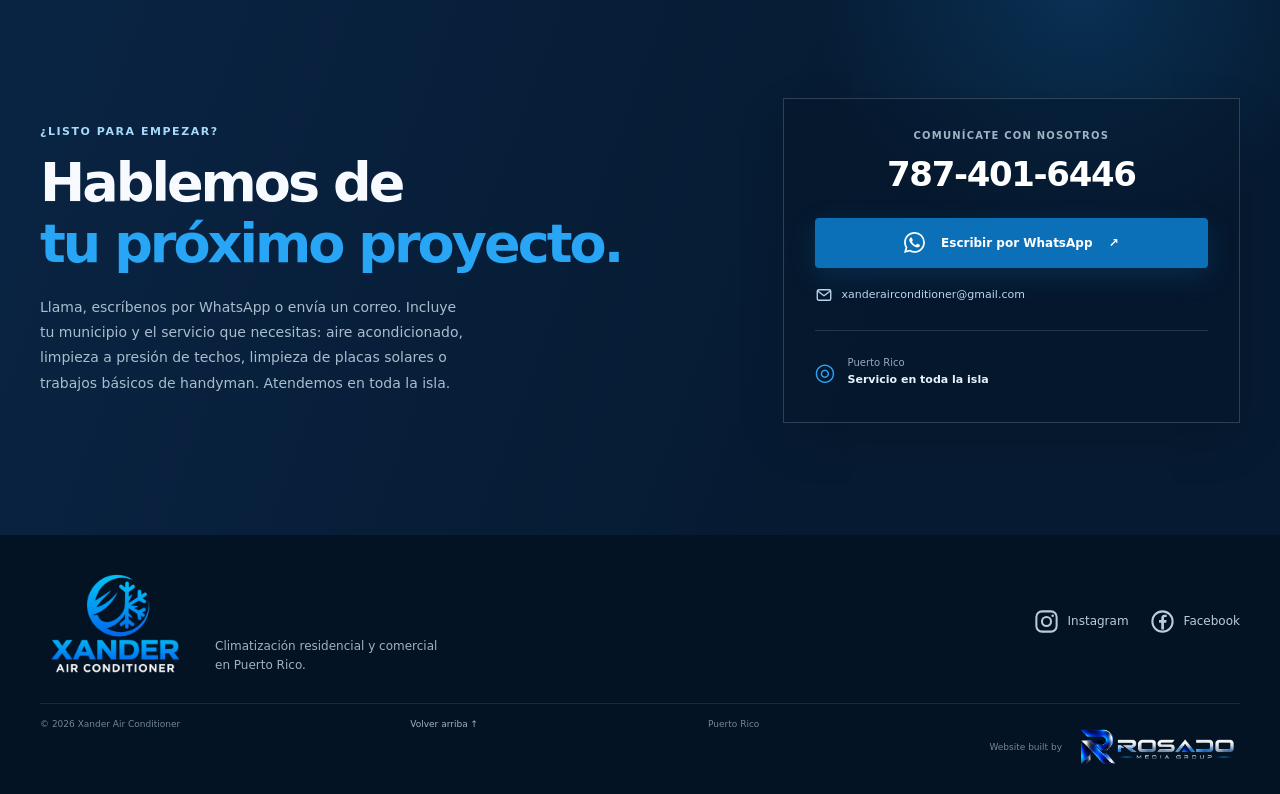
==== commit 9cc412ba: "Add Acima application button and logo" ====
--- a/index.html
+++ b/index.html
@@ -25,8 +25,8 @@
     <meta name="twitter:title" content="Instalación de aire acondicionado en Puerto Rico | Xander Air Conditioner">
     <meta name="twitter:description" content="Aire acondicionado, limpieza de techos y placas solares, y handyman básico en Puerto Rico. Llama o escribe por WhatsApp.">
     <title>Aire acondicionado en Puerto Rico | Instalación, reparación y mantenimiento</title>
-    <link rel="preload" href="/styles.css?v=20261028-footer-logo2" as="style">
-    <link rel="stylesheet" href="/styles.css?v=20261028-footer-logo2">
+    <link rel="preload" href="/styles.css?v=20261029-acima1" as="style">
+    <link rel="stylesheet" href="/styles.css?v=20261029-acima1">
     <script type="application/ld+json">
       {
         "@context": "https://schema.org",
@@ -258,10 +258,11 @@
             <p class="eyebrow eyebrow-blue">Climatización para cada día</p>
             <h2 id="services-title">Aire acondicionado residencial<br><span>y comercial en Puerto Rico.</span></h2>
             <p class="body-copy">Xander Air Conditioner ofrece instalación, reparación y mantenimiento de aire acondicionado para hogares y negocios en todo Puerto Rico. También realiza limpieza de techos con máquina de presión, limpieza de placas solares y servicios básicos de handyman. Consulta además la instalación y desinstalación de unidades de aire.</p>
-            <div class="financing-callout" aria-label="Financiamiento disponible con Acima">
-              <span class="financing-mark" aria-hidden="true">A</span>
-              <span><strong>Acima: arrendamiento con opción a compra</strong><br>No es un préstamo ni crédito. Consulta disponibilidad y términos.</span>
-            </div>
+            <a class="financing-callout" href="https://apply.acima.com/?utm_source=web&amp;utm_medium=merchant&amp;merchant_guid=merc-5eb1a1bc-16b3-468c-a43e-62704d643e0d" target="_blank" rel="noopener noreferrer" aria-label="Solicitar en Acima: arrendamiento con opción a compra. Se abre en una pestaña nueva.">
+              <img class="financing-logo" src="/assets/brands/acima-logo.webp?v=20261029-1" width="1920" height="1067" alt="Acima Leasing" loading="lazy" decoding="async">
+              <span class="financing-copy"><strong>Solicita con Acima</strong><br>Arrendamiento con opción a compra. No es un préstamo ni crédito.</span>
+              <span class="financing-arrow" aria-hidden="true">↗</span>
+            </a>
             <a class="text-link" href="#contacto">Hablemos de tu proyecto <span aria-hidden="true">↗</span></a>
           </div>
           <div class="service-list">
--- a/styles.css
+++ b/styles.css
@@ -87,9 +87,13 @@
 .body-copy { max-width: 465px; margin-bottom: 25px; color: #52697b; font-size: 14px; line-height: 1.85; }
 .text-link { display: inline-flex; gap: 13px; align-items: center; padding-bottom: 7px; border-bottom: 1px solid rgba(22,139,224,.45); color: #075b98; font-size: 12px; font-weight: 700; }
 .text-link span { color: #0b70b8; }
-.financing-callout { max-width: 360px; display: flex; align-items: center; gap: 13px; margin: 0 0 22px; padding: 14px 16px; border: 1px solid #cbd9e3; border-radius: 4px; background: #fff; color: #435b6c; font-size: 12px; line-height: 1.6; }
+.financing-callout { max-width: 390px; display: flex; align-items: center; gap: 12px; margin: 0 0 22px; padding: 14px 16px; border: 1px solid #cbd9e3; border-radius: 6px; background: #fff; color: #435b6c; font-size: 12px; line-height: 1.6; text-decoration: none; transition: border-color .2s ease, background-color .2s ease, transform .2s ease; }
+.financing-callout:hover { border-color: #1689d5; background: #fafdff; transform: translateY(-1px); }
+.financing-callout:focus-visible { outline: 3px solid #075b98; outline-offset: 3px; }
+.financing-logo { width: 96px; height: auto; max-height: 58px; flex: 0 0 96px; object-fit: contain; }
+.financing-copy { flex: 1 1 auto; }
 .financing-callout strong { color: #061a31; font-size: 14px; }
-.financing-mark { width: 34px; height: 34px; display: grid; flex: 0 0 34px; place-items: center; border-radius: 50%; background: #eaf2fb; color: #264a79; font-size: 17px; font-weight: 800; }
+.financing-arrow { flex: 0 0 auto; color: #075b98; font-size: 17px; font-weight: 700; }
 .service-list { padding-top: 28px; }
 .service-item { position: relative; padding: 21px 42px 24px 0; border-top: 1px solid #cad7e1; }
 .service-item:last-child { border-bottom: 1px solid #cad7e1; }
--- a/styles.css
+++ b/styles.css
@@ -87,9 +87,13 @@
 .body-copy { max-width: 465px; margin-bottom: 25px; color: #52697b; font-size: 14px; line-height: 1.85; }
 .text-link { display: inline-flex; gap: 13px; align-items: center; padding-bottom: 7px; border-bottom: 1px solid rgba(22,139,224,.45); color: #075b98; font-size: 12px; font-weight: 700; }
 .text-link span { color: #0b70b8; }
-.financing-callout { max-width: 360px; display: flex; align-items: center; gap: 13px; margin: 0 0 22px; padding: 14px 16px; border: 1px solid #cbd9e3; border-radius: 4px; background: #fff; color: #435b6c; font-size: 12px; line-height: 1.6; }
+.financing-callout { max-width: 390px; display: flex; align-items: center; gap: 12px; margin: 0 0 22px; padding: 14px 16px; border: 1px solid #cbd9e3; border-radius: 6px; background: #fff; color: #435b6c; font-size: 12px; line-height: 1.6; text-decoration: none; transition: border-color .2s ease, background-color .2s ease, transform .2s ease; }
+.financing-callout:hover { border-color: #1689d5; background: #fafdff; transform: translateY(-1px); }
+.financing-callout:focus-visible { outline: 3px solid #075b98; outline-offset: 3px; }
+.financing-logo { width: 96px; height: auto; max-height: 58px; flex: 0 0 96px; object-fit: contain; }
+.financing-copy { flex: 1 1 auto; }
 .financing-callout strong { color: #061a31; font-size: 14px; }
-.financing-mark { width: 34px; height: 34px; display: grid; flex: 0 0 34px; place-items: center; border-radius: 50%; background: #eaf2fb; color: #264a79; font-size: 17px; font-weight: 800; }
+.financing-arrow { flex: 0 0 auto; color: #075b98; font-size: 17px; font-weight: 700; }
 .service-list { padding-top: 28px; }
 .service-item { position: relative; padding: 21px 42px 24px 0; border-top: 1px solid #cad7e1; }
 .service-item:last-child { border-bottom: 1px solid #cad7e1; }
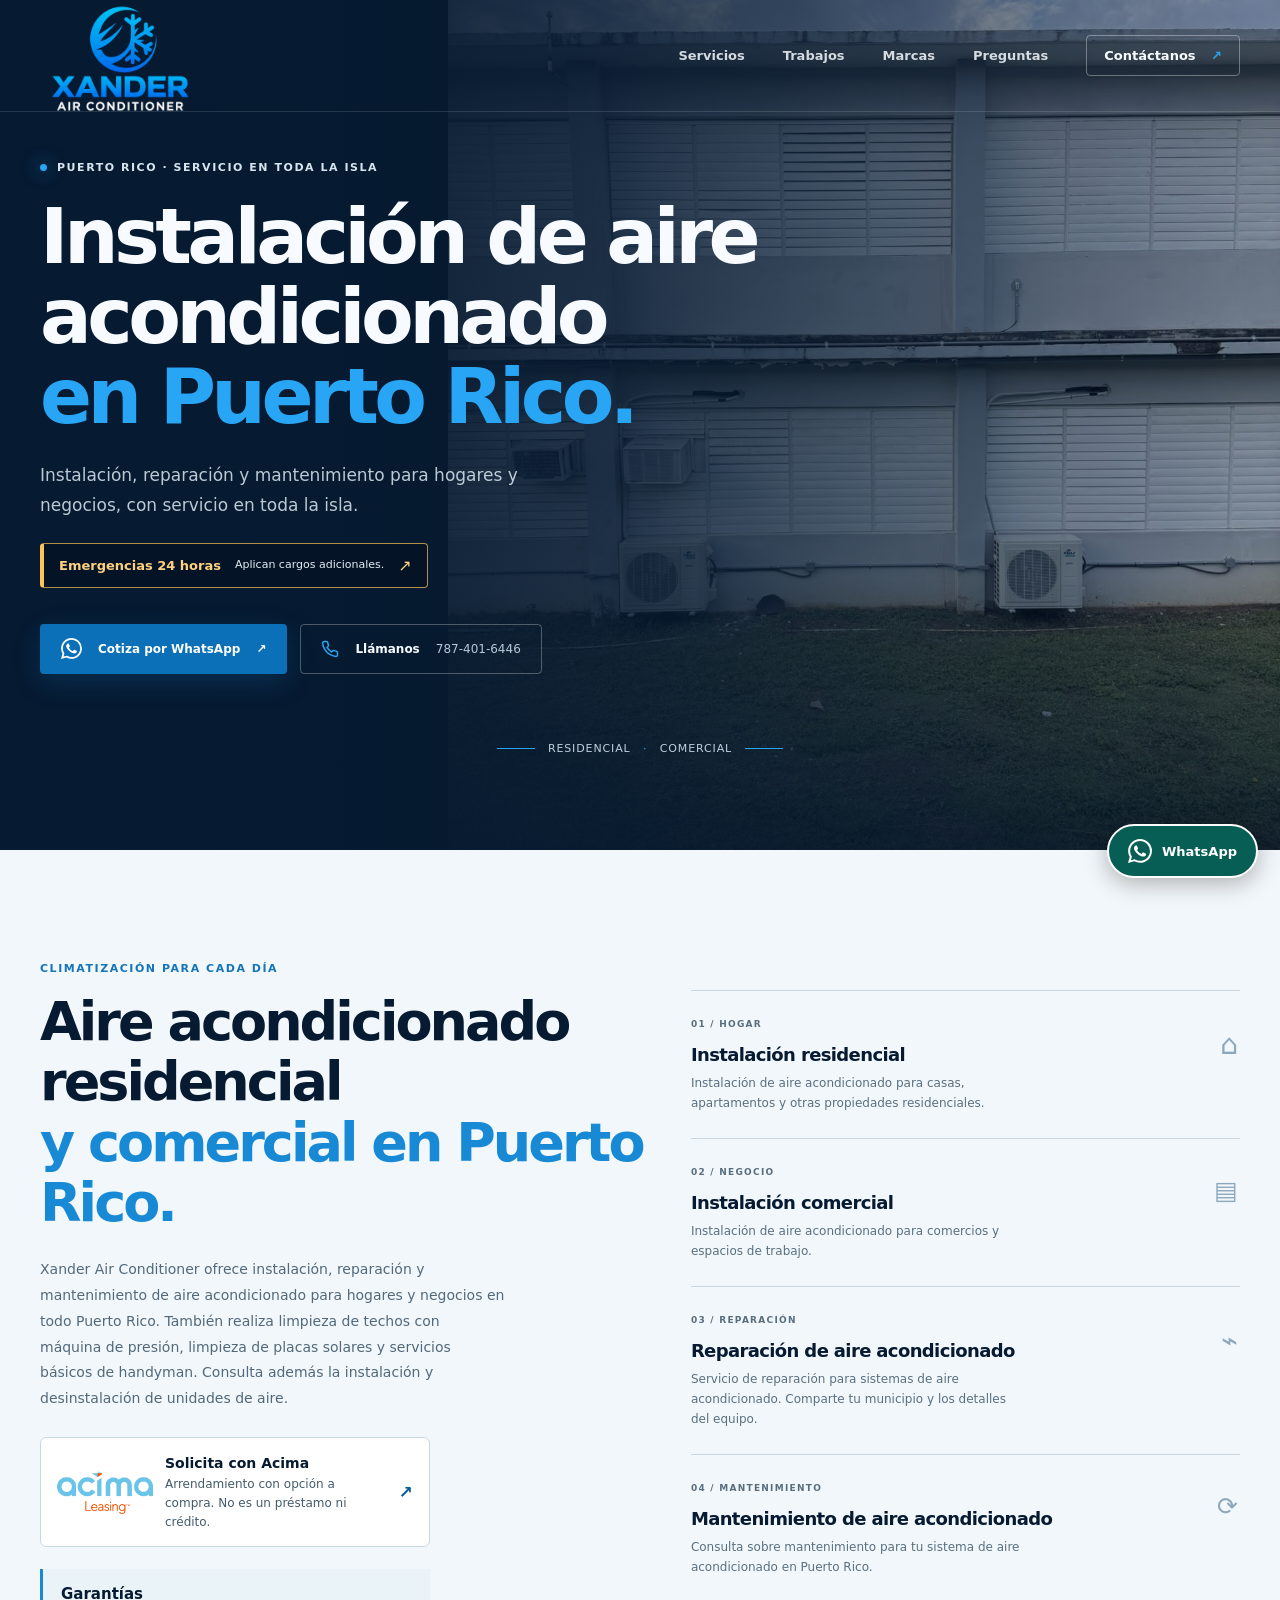
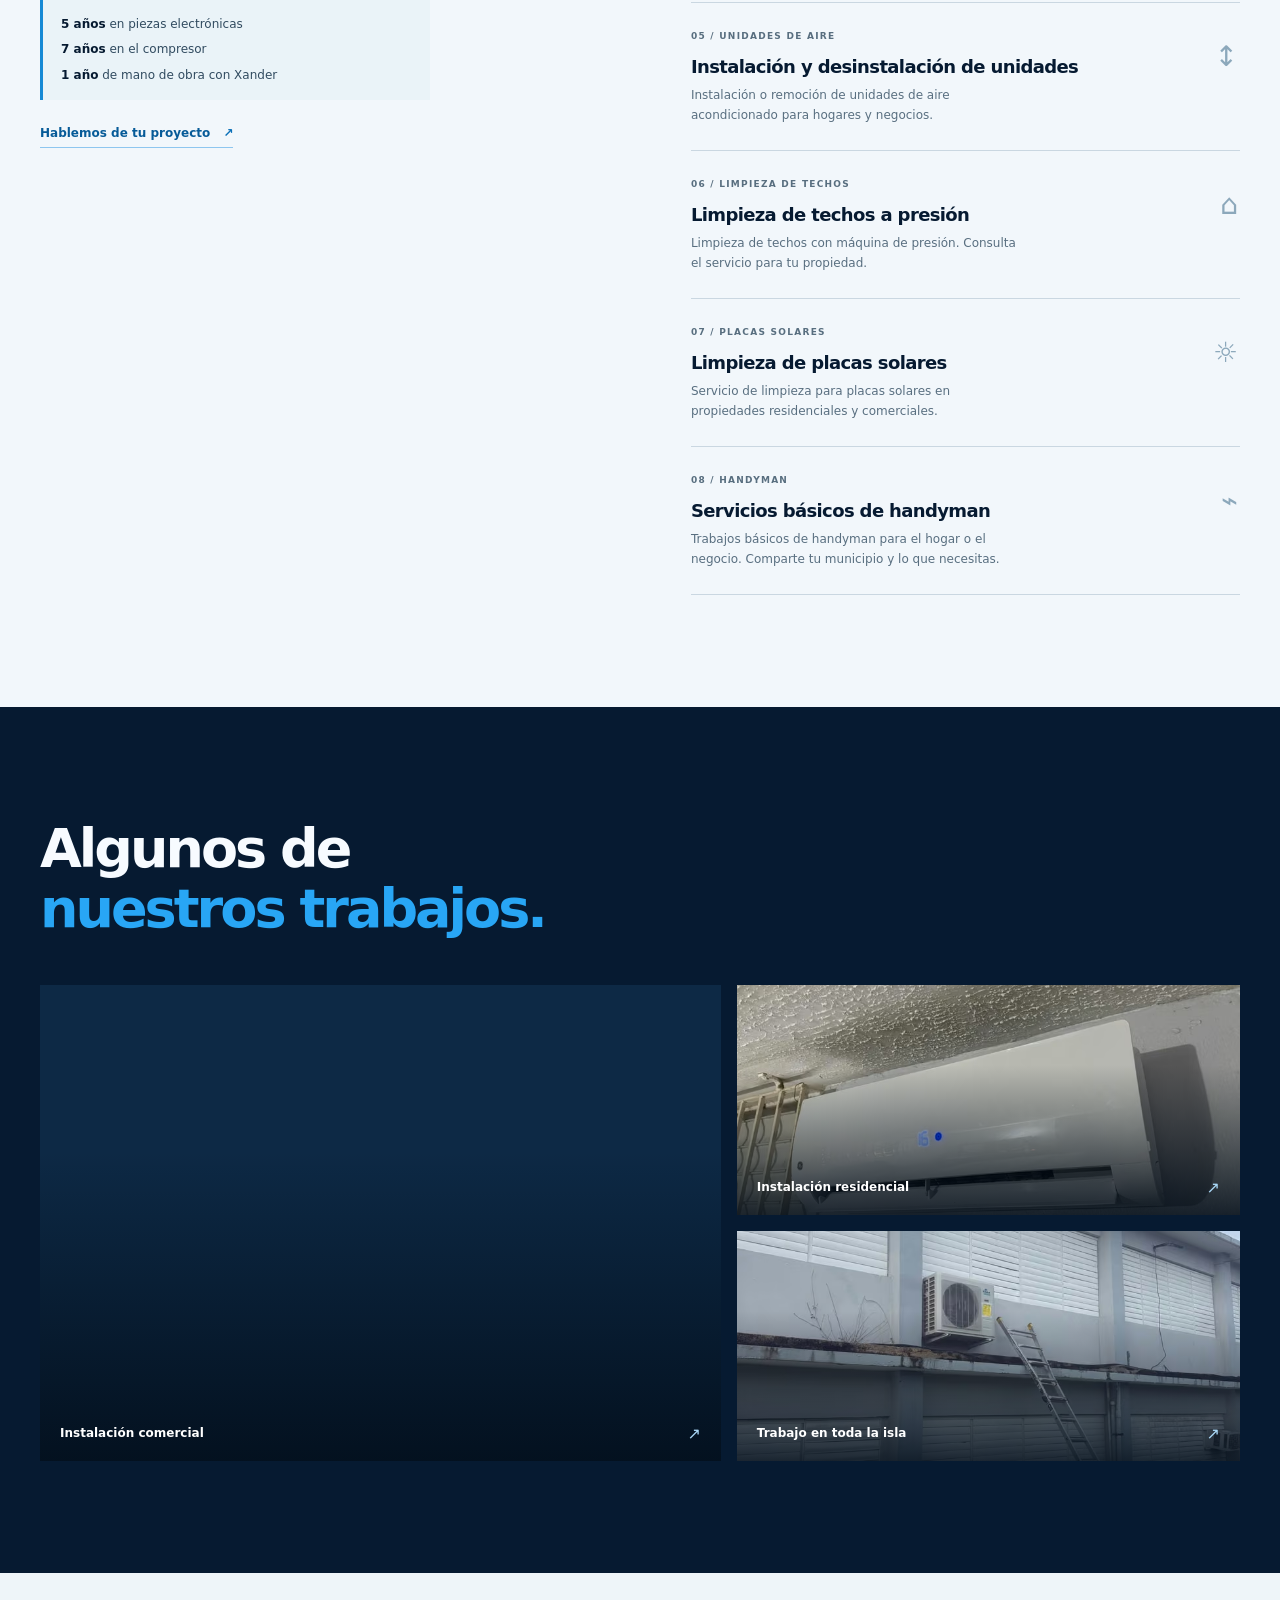
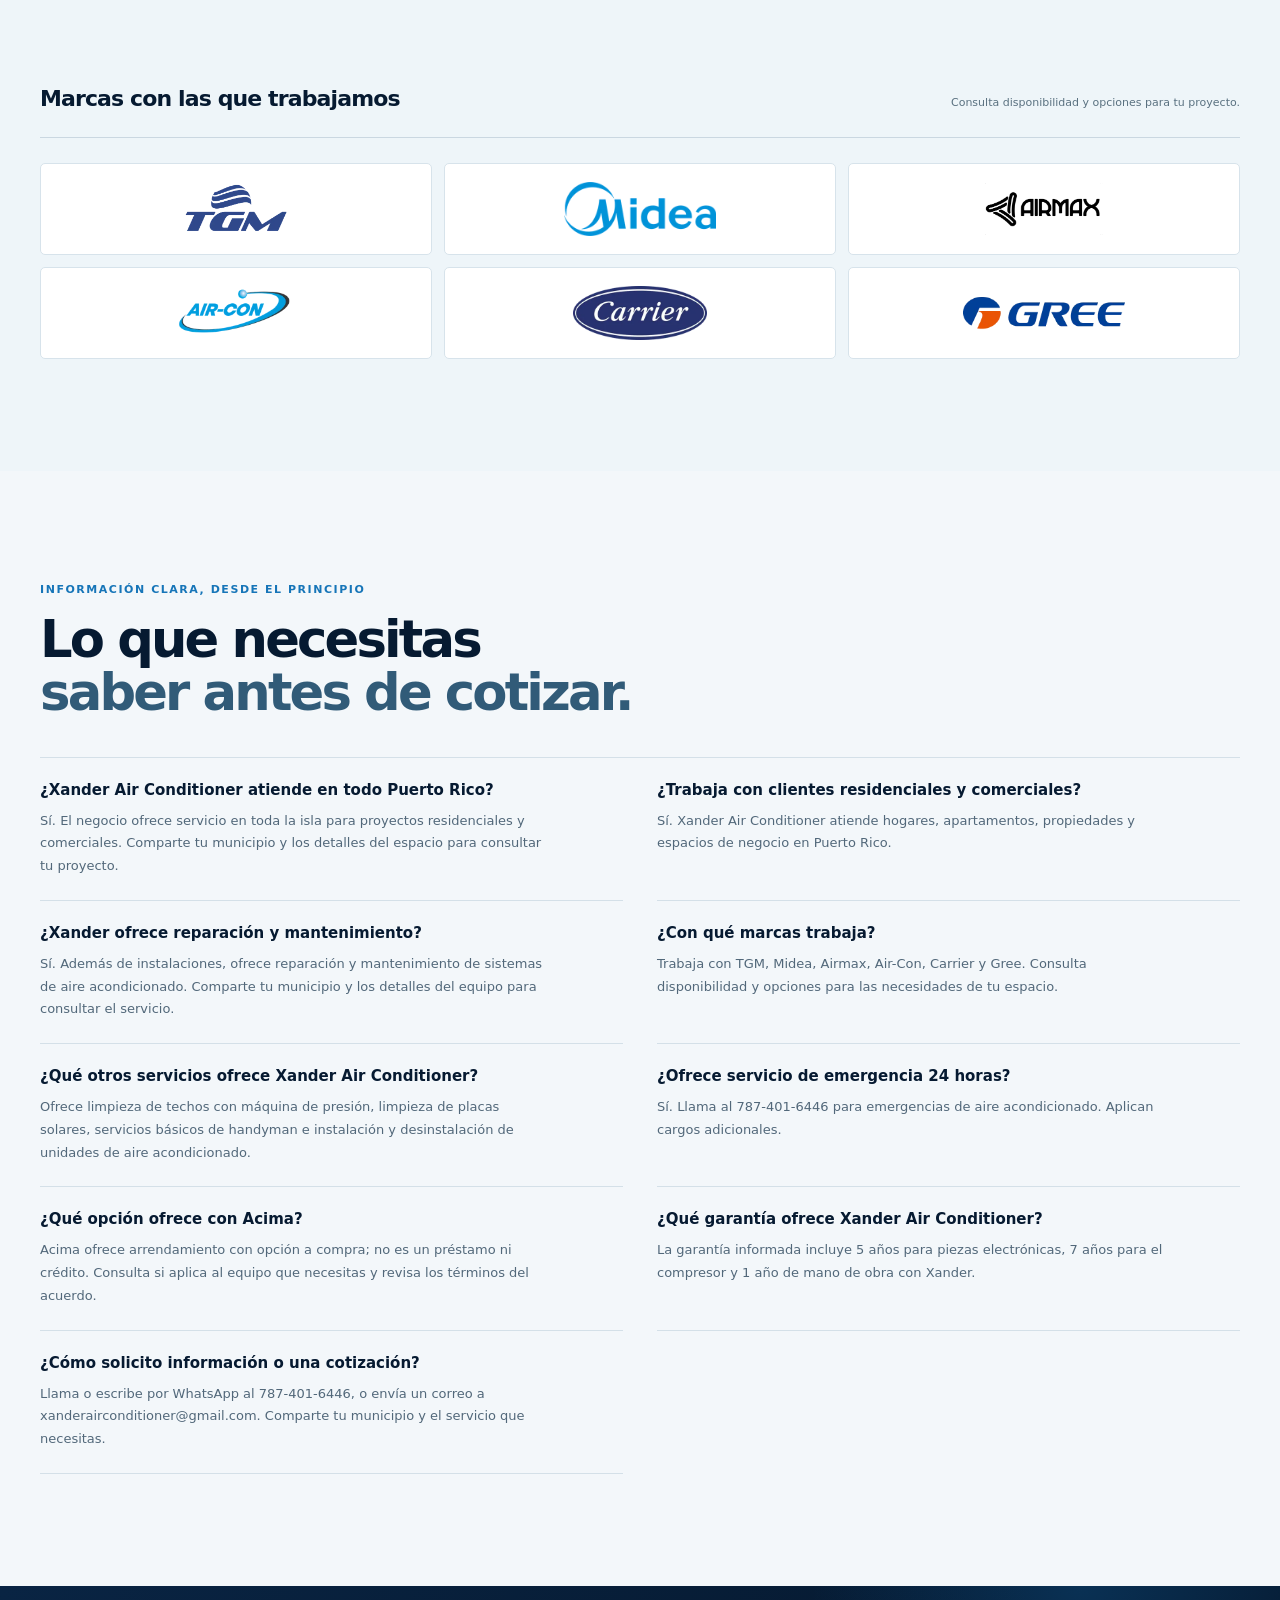
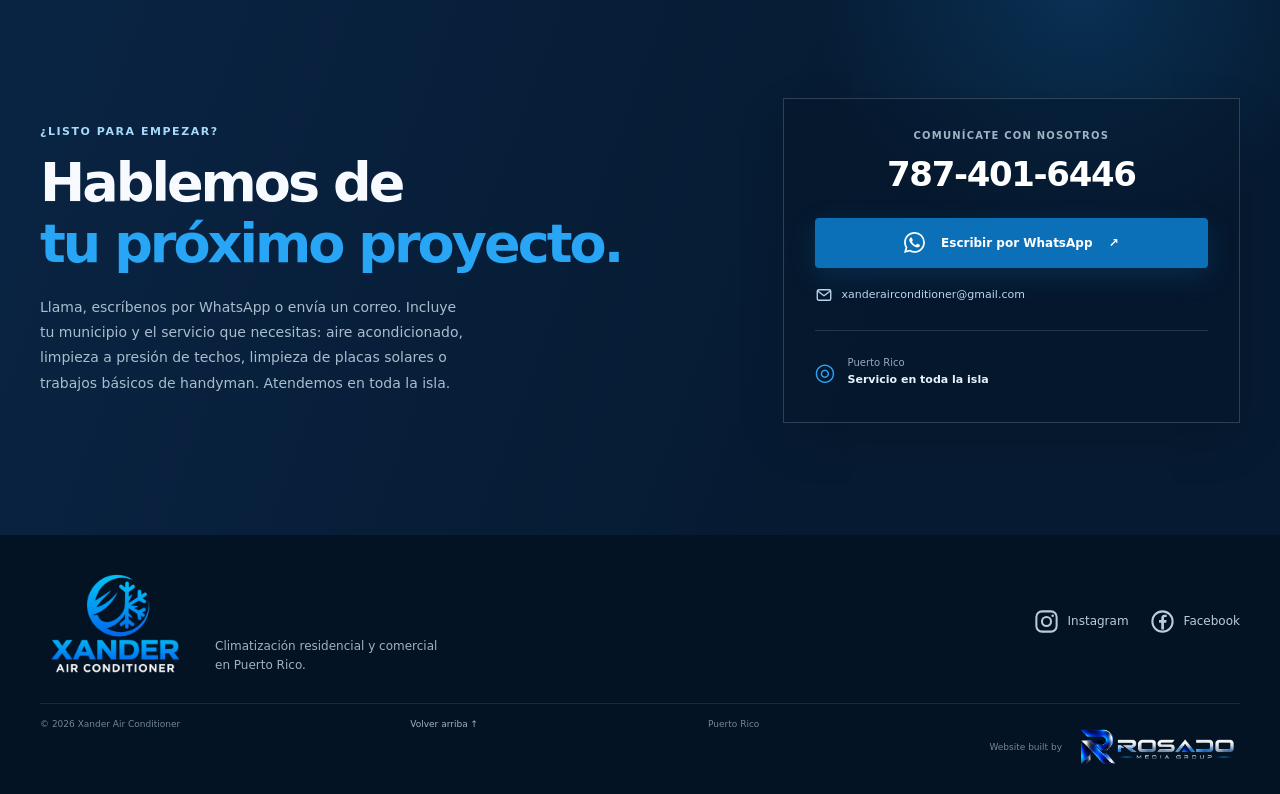
==== commit 7a1633d4: "Highlight warranty terms on services section" ====
--- a/index.html
+++ b/index.html
@@ -25,8 +25,8 @@
     <meta name="twitter:title" content="Instalación de aire acondicionado en Puerto Rico | Xander Air Conditioner">
     <meta name="twitter:description" content="Aire acondicionado, limpieza de techos y placas solares, y handyman básico en Puerto Rico. Llama o escribe por WhatsApp.">
     <title>Aire acondicionado en Puerto Rico | Instalación, reparación y mantenimiento</title>
-    <link rel="preload" href="/styles.css?v=20261029-acima1" as="style">
-    <link rel="stylesheet" href="/styles.css?v=20261029-acima1">
+    <link rel="preload" href="/styles.css?v=20261029-warranty1" as="style">
+    <link rel="stylesheet" href="/styles.css?v=20261029-warranty1">
     <script type="application/ld+json">
       {
         "@context": "https://schema.org",
@@ -263,6 +263,14 @@
               <span class="financing-copy"><strong>Solicita con Acima</strong><br>Arrendamiento con opción a compra. No es un préstamo ni crédito.</span>
               <span class="financing-arrow" aria-hidden="true">↗</span>
             </a>
+            <aside class="warranty-card" aria-labelledby="warranty-title">
+              <h3 id="warranty-title">Garantías</h3>
+              <ul>
+                <li><strong>5 años</strong> en piezas electrónicas</li>
+                <li><strong>7 años</strong> en el compresor</li>
+                <li><strong>1 año</strong> de mano de obra con Xander</li>
+              </ul>
+            </aside>
             <a class="text-link" href="#contacto">Hablemos de tu proyecto <span aria-hidden="true">↗</span></a>
           </div>
           <div class="service-list">
--- a/styles.css
+++ b/styles.css
@@ -93,6 +93,10 @@
 .financing-logo { width: 96px; height: auto; max-height: 58px; flex: 0 0 96px; object-fit: contain; }
 .financing-copy { flex: 1 1 auto; }
 .financing-callout strong { color: #061a31; font-size: 14px; }
+.warranty-card { max-width: 390px; margin: 0 0 22px; padding: 16px 18px; border-left: 3px solid #1689d5; background: #eaf3f8; color: #314b60; }
+.warranty-card h3 { margin: 0 0 10px; color: #061a31; font: 700 15px/1.3 var(--font-display); }
+.warranty-card ul { display: grid; gap: 7px; margin: 0; padding: 0; list-style: none; font-size: 12px; line-height: 1.55; }
+.warranty-card strong { color: #061a31; }
 .financing-arrow { flex: 0 0 auto; color: #075b98; font-size: 17px; font-weight: 700; }
 .service-list { padding-top: 28px; }
 .service-item { position: relative; padding: 21px 42px 24px 0; border-top: 1px solid #cad7e1; }
--- a/styles.css
+++ b/styles.css
@@ -93,6 +93,10 @@
 .financing-logo { width: 96px; height: auto; max-height: 58px; flex: 0 0 96px; object-fit: contain; }
 .financing-copy { flex: 1 1 auto; }
 .financing-callout strong { color: #061a31; font-size: 14px; }
+.warranty-card { max-width: 390px; margin: 0 0 22px; padding: 16px 18px; border-left: 3px solid #1689d5; background: #eaf3f8; color: #314b60; }
+.warranty-card h3 { margin: 0 0 10px; color: #061a31; font: 700 15px/1.3 var(--font-display); }
+.warranty-card ul { display: grid; gap: 7px; margin: 0; padding: 0; list-style: none; font-size: 12px; line-height: 1.55; }
+.warranty-card strong { color: #061a31; }
 .financing-arrow { flex: 0 0 auto; color: #075b98; font-size: 17px; font-weight: 700; }
 .service-list { padding-top: 28px; }
 .service-item { position: relative; padding: 21px 42px 24px 0; border-top: 1px solid #cad7e1; }
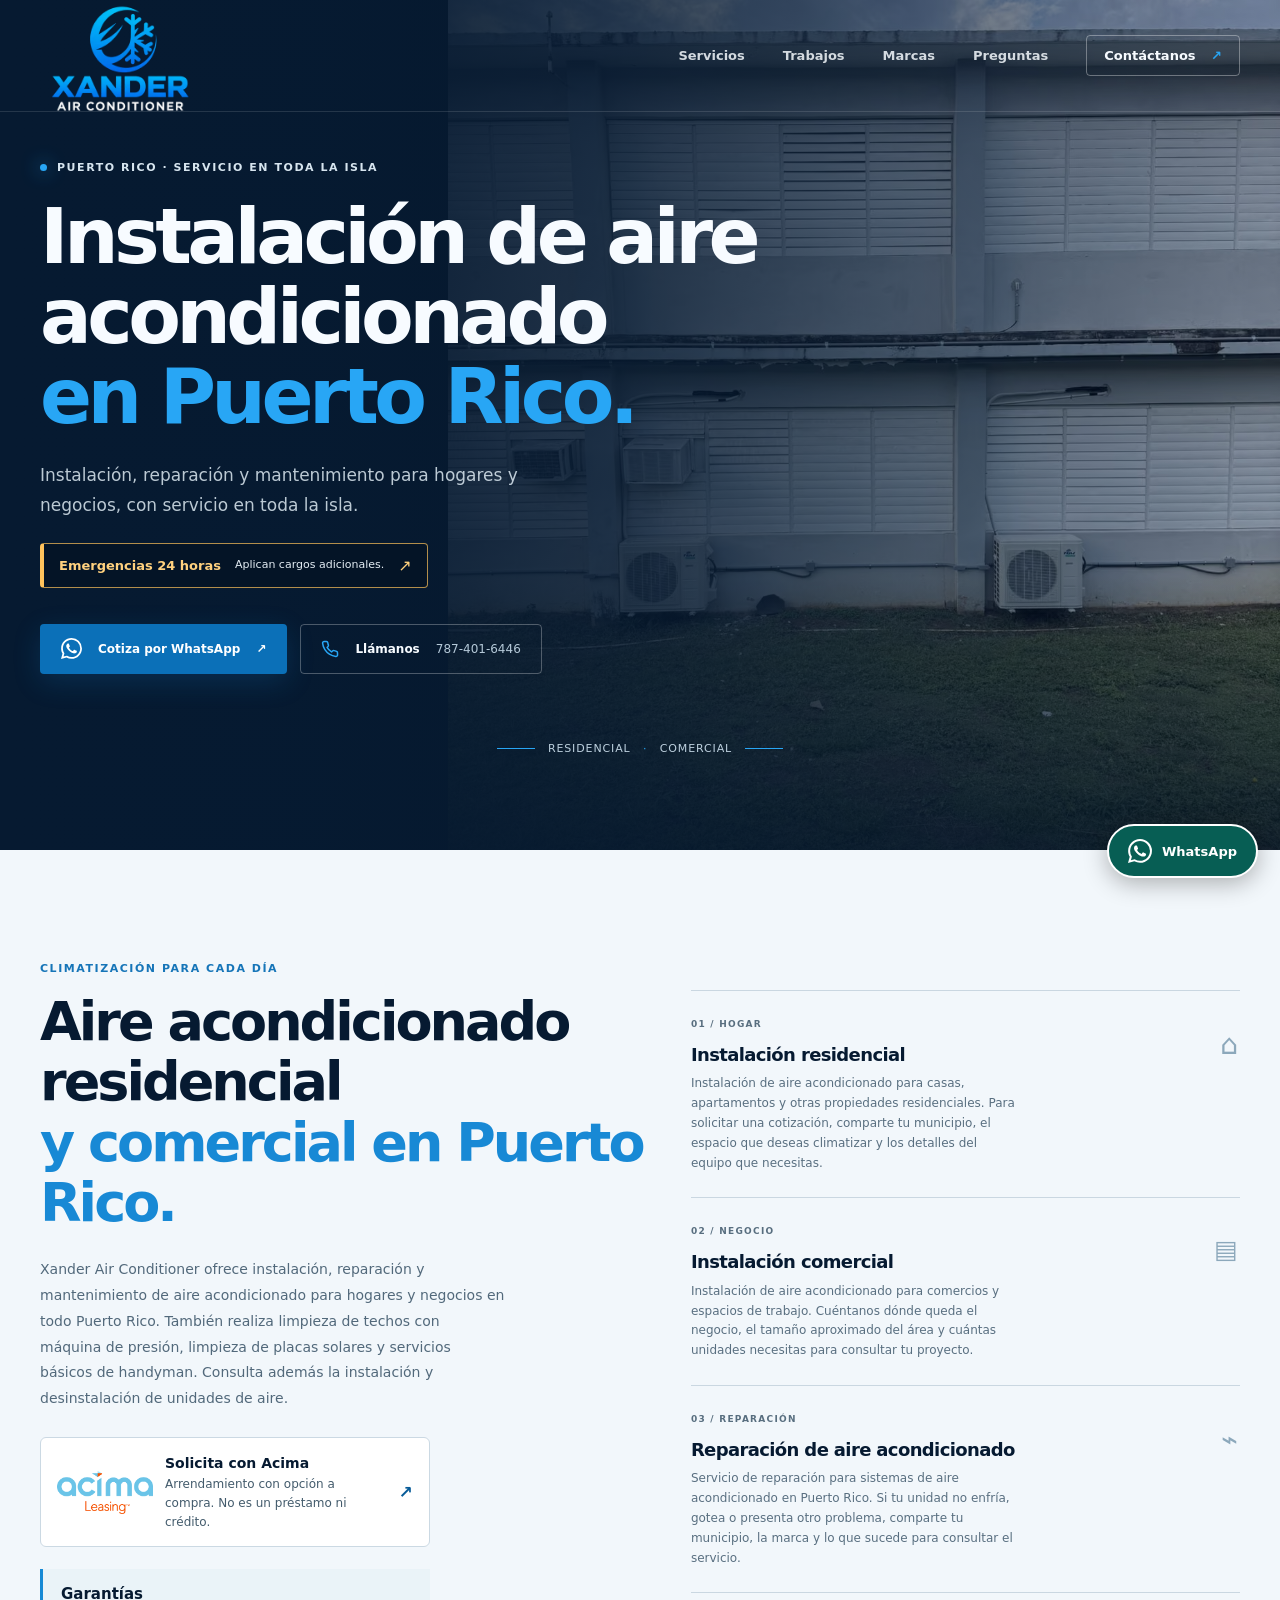
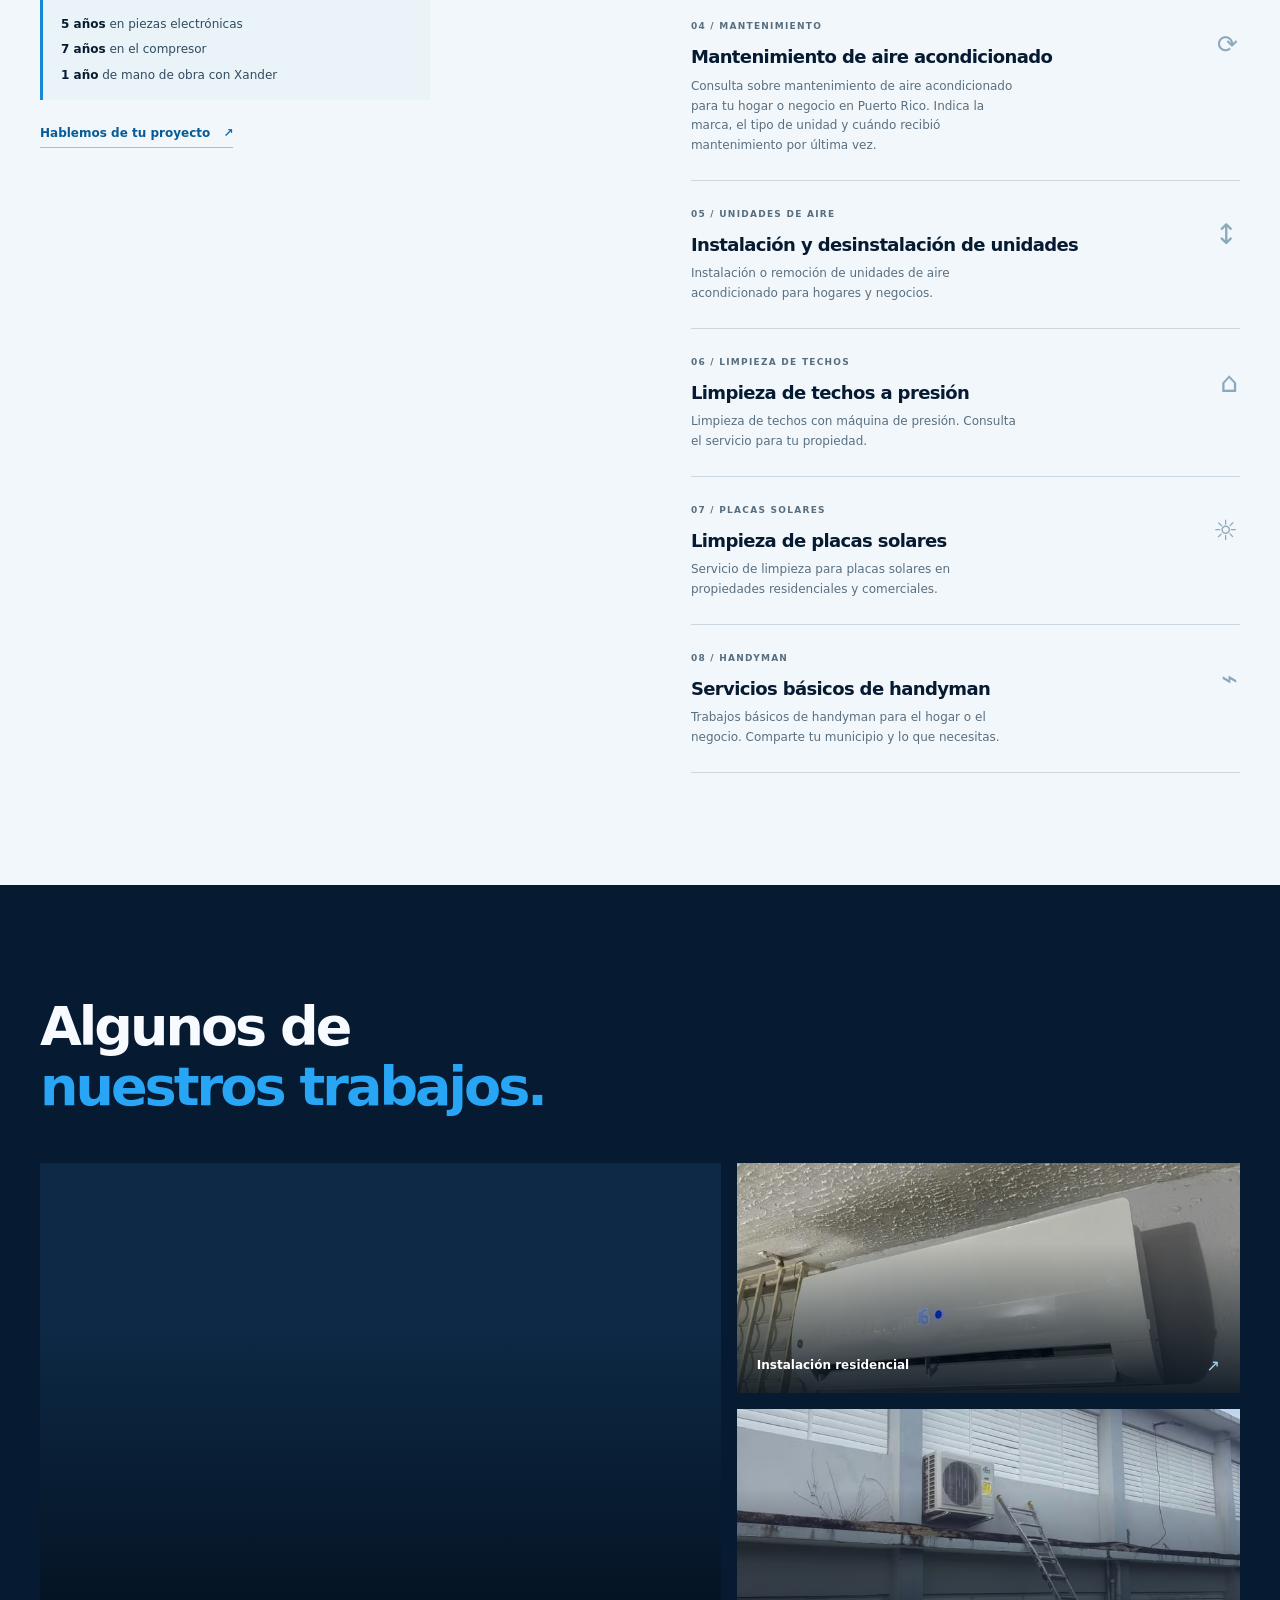
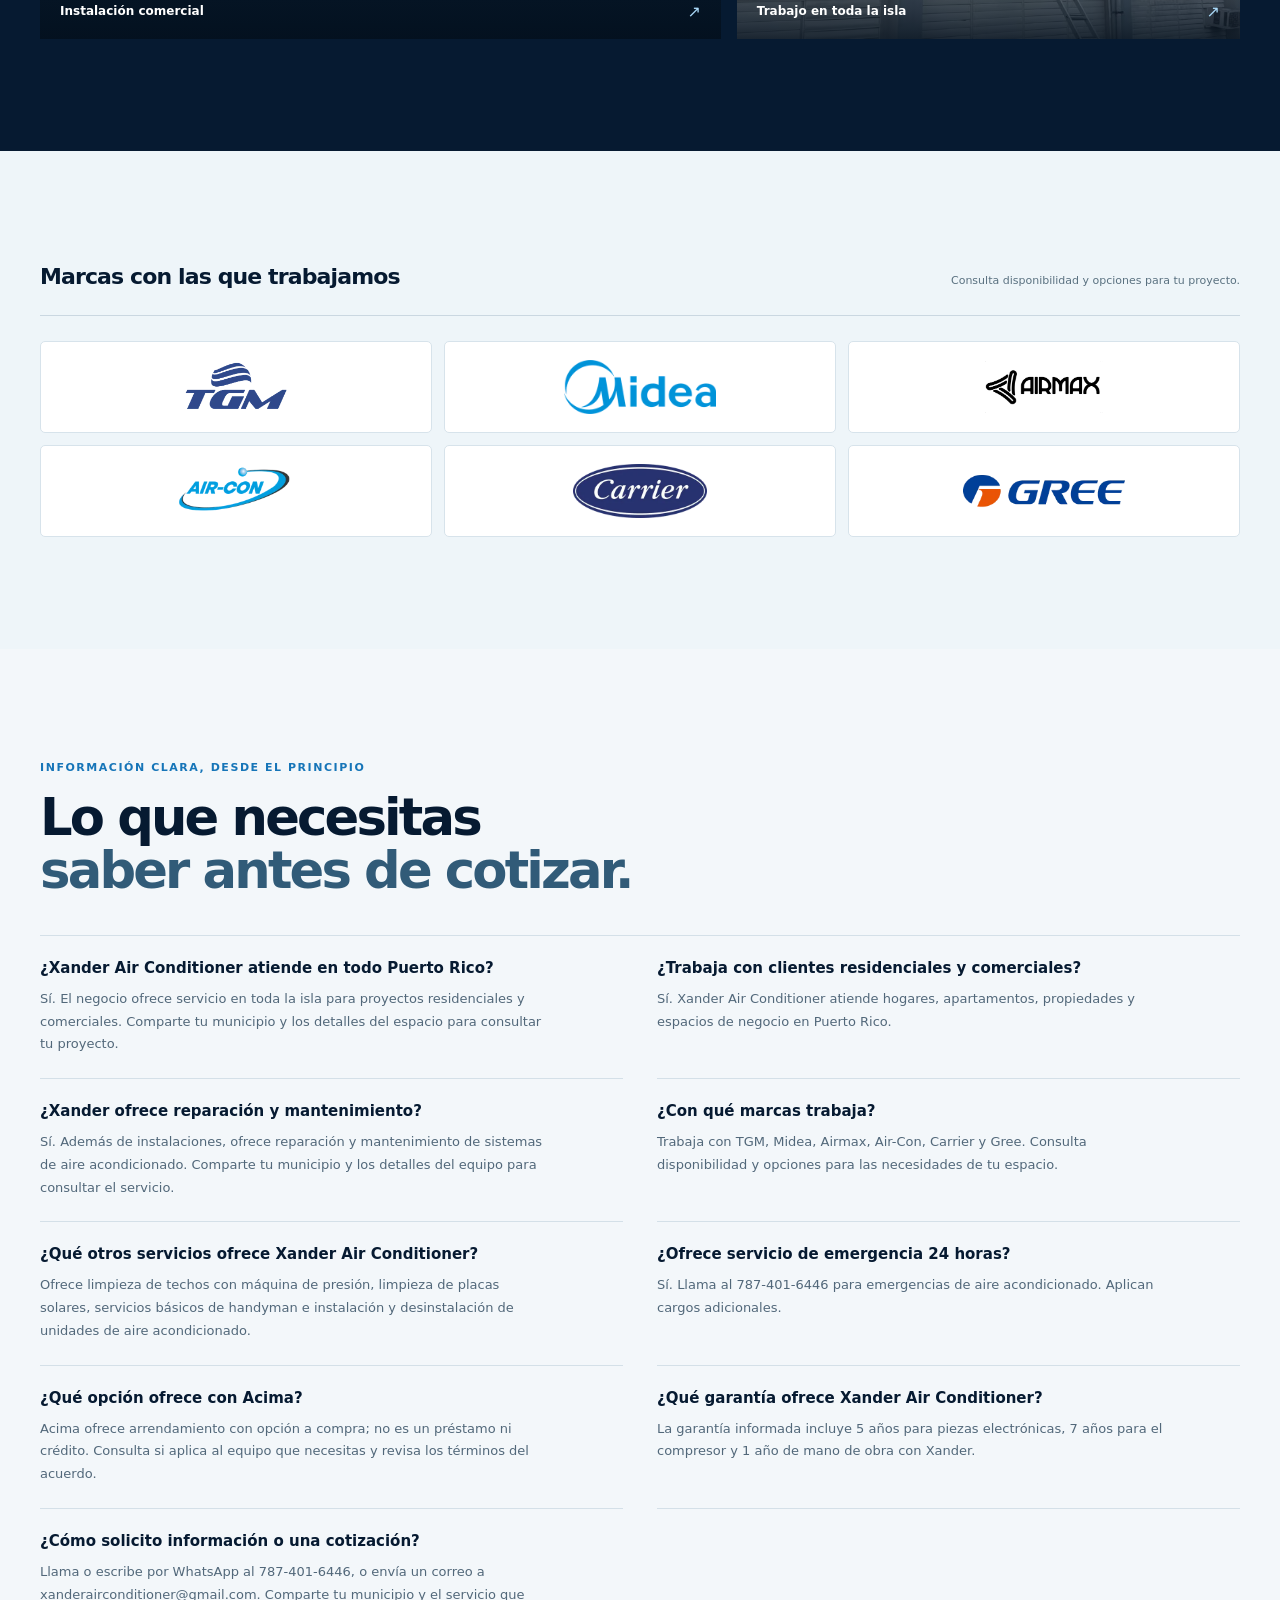
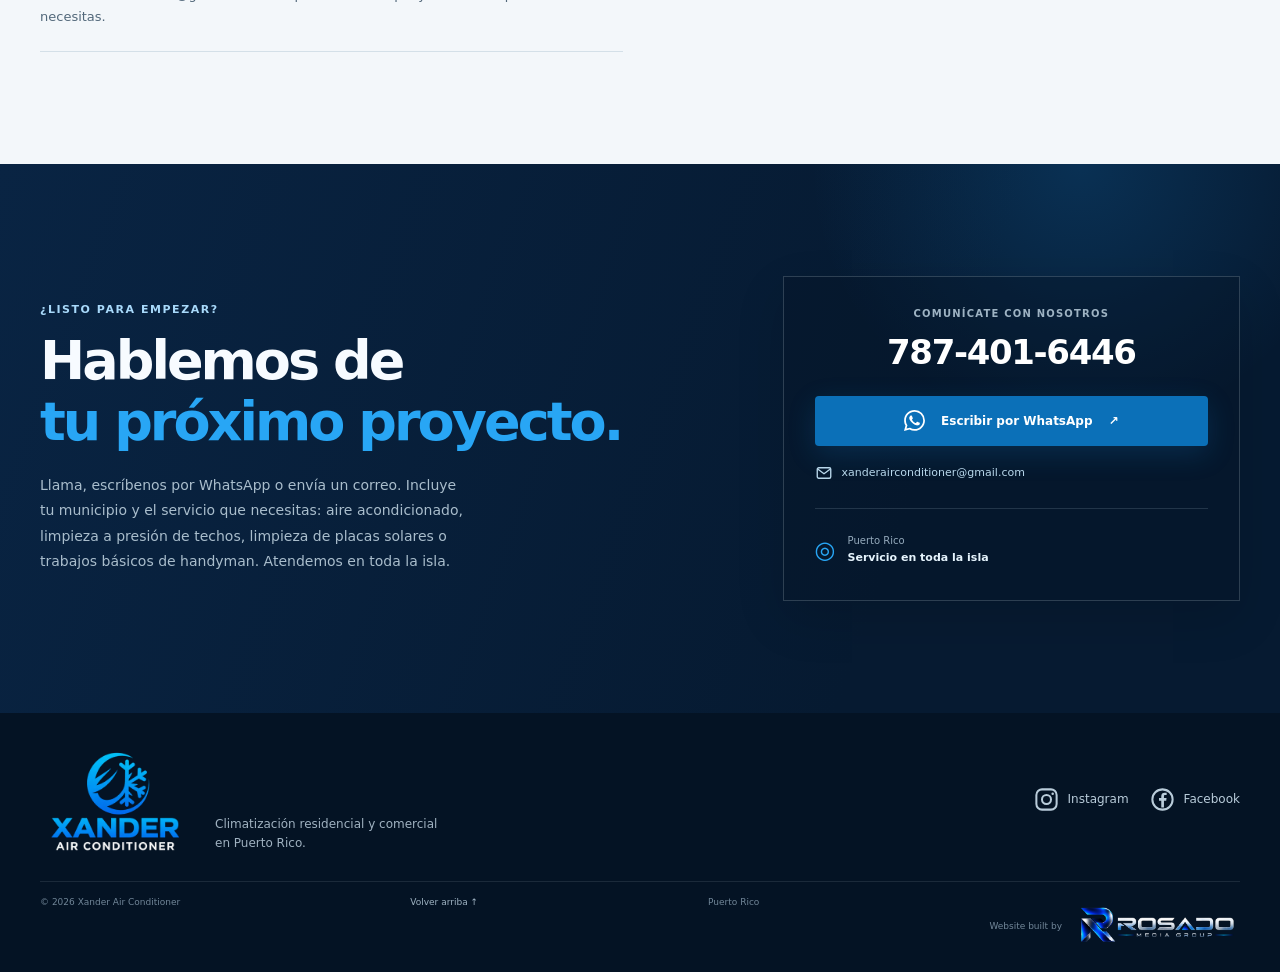
==== commit 06e49ba8: "Improve service descriptions and search metadata" ====
--- a/index.html
+++ b/index.html
@@ -4,7 +4,7 @@
     <meta charset="utf-8">
     <meta name="viewport" content="width=device-width, initial-scale=1">
     <meta name="theme-color" content="#061a31">
-    <meta name="description" content="Aire acondicionado, limpieza de techos a presión y placas solares, y handyman básico en Puerto Rico. Servicio residencial y comercial.">
+    <meta name="description" content="Instalación, reparación y mantenimiento de aire acondicionado para hogares y negocios en Puerto Rico. Llama o cotiza por WhatsApp.">
     <meta name="robots" content="index,follow,max-image-preview:large">
     <link rel="canonical" href="https://xanderairconditioner.com/">
     <link rel="icon" href="/favicon.svg?v=20261028-1" type="image/svg+xml">
@@ -12,7 +12,7 @@
     <meta property="og:locale" content="es_PR">
     <meta property="og:site_name" content="Xander Air Conditioner">
     <meta property="og:title" content="Xander Air Conditioner | Aire acondicionado en Puerto Rico">
-    <meta property="og:description" content="Aire acondicionado, limpieza de techos a presión y placas solares, y handyman básico para hogares y negocios en Puerto Rico.">
+    <meta property="og:description" content="Instalación, reparación y mantenimiento de aire acondicionado para hogares y negocios en Puerto Rico. Llama o cotiza por WhatsApp.">
     <meta property="og:url" content="https://xanderairconditioner.com/">
     <meta property="og:image" content="https://xanderairconditioner.com/assets/logo.jpg?v=20261028-black1">
     <meta property="og:image:type" content="image/jpeg">
@@ -24,7 +24,7 @@
     <meta name="twitter:image:alt" content="Logo original de Xander Air Conditioner sobre fondo negro">
     <meta name="twitter:title" content="Instalación de aire acondicionado en Puerto Rico | Xander Air Conditioner">
     <meta name="twitter:description" content="Aire acondicionado, limpieza de techos y placas solares, y handyman básico en Puerto Rico. Llama o escribe por WhatsApp.">
-    <title>Aire acondicionado en Puerto Rico | Instalación, reparación y mantenimiento</title>
+    <title>Aire acondicionado en Puerto Rico | Xander Air Conditioner</title>
     <link rel="preload" href="/styles.css?v=20261029-warranty1" as="style">
     <link rel="stylesheet" href="/styles.css?v=20261029-warranty1">
     <script type="application/ld+json">
@@ -179,7 +179,7 @@
           },
           {
             "@type": "Question",
-            "name": "¿Ofrece financiamiento?",
+            "name": "¿Qué opción ofrece con Acima?",
             "acceptedAnswer": {
               "@type": "Answer",
               "text": "Acima ofrece arrendamiento con opción a compra; no es un préstamo ni crédito. Consulta si aplica al equipo que necesitas y revisa los términos del acuerdo."
@@ -277,25 +277,25 @@
             <article class="service-item">
               <span class="service-number">01 / HOGAR</span>
               <h3>Instalación residencial</h3>
-              <p>Instalación de aire acondicionado para casas, apartamentos y otras propiedades residenciales.</p>
+              <p>Instalación de aire acondicionado para casas, apartamentos y otras propiedades residenciales. Para solicitar una cotización, comparte tu municipio, el espacio que deseas climatizar y los detalles del equipo que necesitas.</p>
               <span class="service-mark" aria-hidden="true">⌂</span>
             </article>
             <article class="service-item">
               <span class="service-number">02 / NEGOCIO</span>
               <h3>Instalación comercial</h3>
-              <p>Instalación de aire acondicionado para comercios y espacios de trabajo.</p>
+              <p>Instalación de aire acondicionado para comercios y espacios de trabajo. Cuéntanos dónde queda el negocio, el tamaño aproximado del área y cuántas unidades necesitas para consultar tu proyecto.</p>
               <span class="service-mark service-mark-commercial" aria-hidden="true">▤</span>
             </article>
             <article class="service-item">
               <span class="service-number">03 / REPARACIÓN</span>
               <h3>Reparación de aire acondicionado</h3>
-              <p>Servicio de reparación para sistemas de aire acondicionado. Comparte tu municipio y los detalles del equipo.</p>
+              <p>Servicio de reparación para sistemas de aire acondicionado en Puerto Rico. Si tu unidad no enfría, gotea o presenta otro problema, comparte tu municipio, la marca y lo que sucede para consultar el servicio.</p>
               <span class="service-mark" aria-hidden="true">⌁</span>
             </article>
             <article class="service-item">
               <span class="service-number">04 / MANTENIMIENTO</span>
               <h3>Mantenimiento de aire acondicionado</h3>
-              <p>Consulta sobre mantenimiento para tu sistema de aire acondicionado en Puerto Rico.</p>
+              <p>Consulta sobre mantenimiento de aire acondicionado para tu hogar o negocio en Puerto Rico. Indica la marca, el tipo de unidad y cuándo recibió mantenimiento por última vez.</p>
               <span class="service-mark service-mark-commercial" aria-hidden="true">⟳</span>
             </article>
             <article class="service-item">
@@ -462,3 +462,4 @@
     <script src="/script.js?v=20261028-1" defer></script>
   </body>
 </html>
+
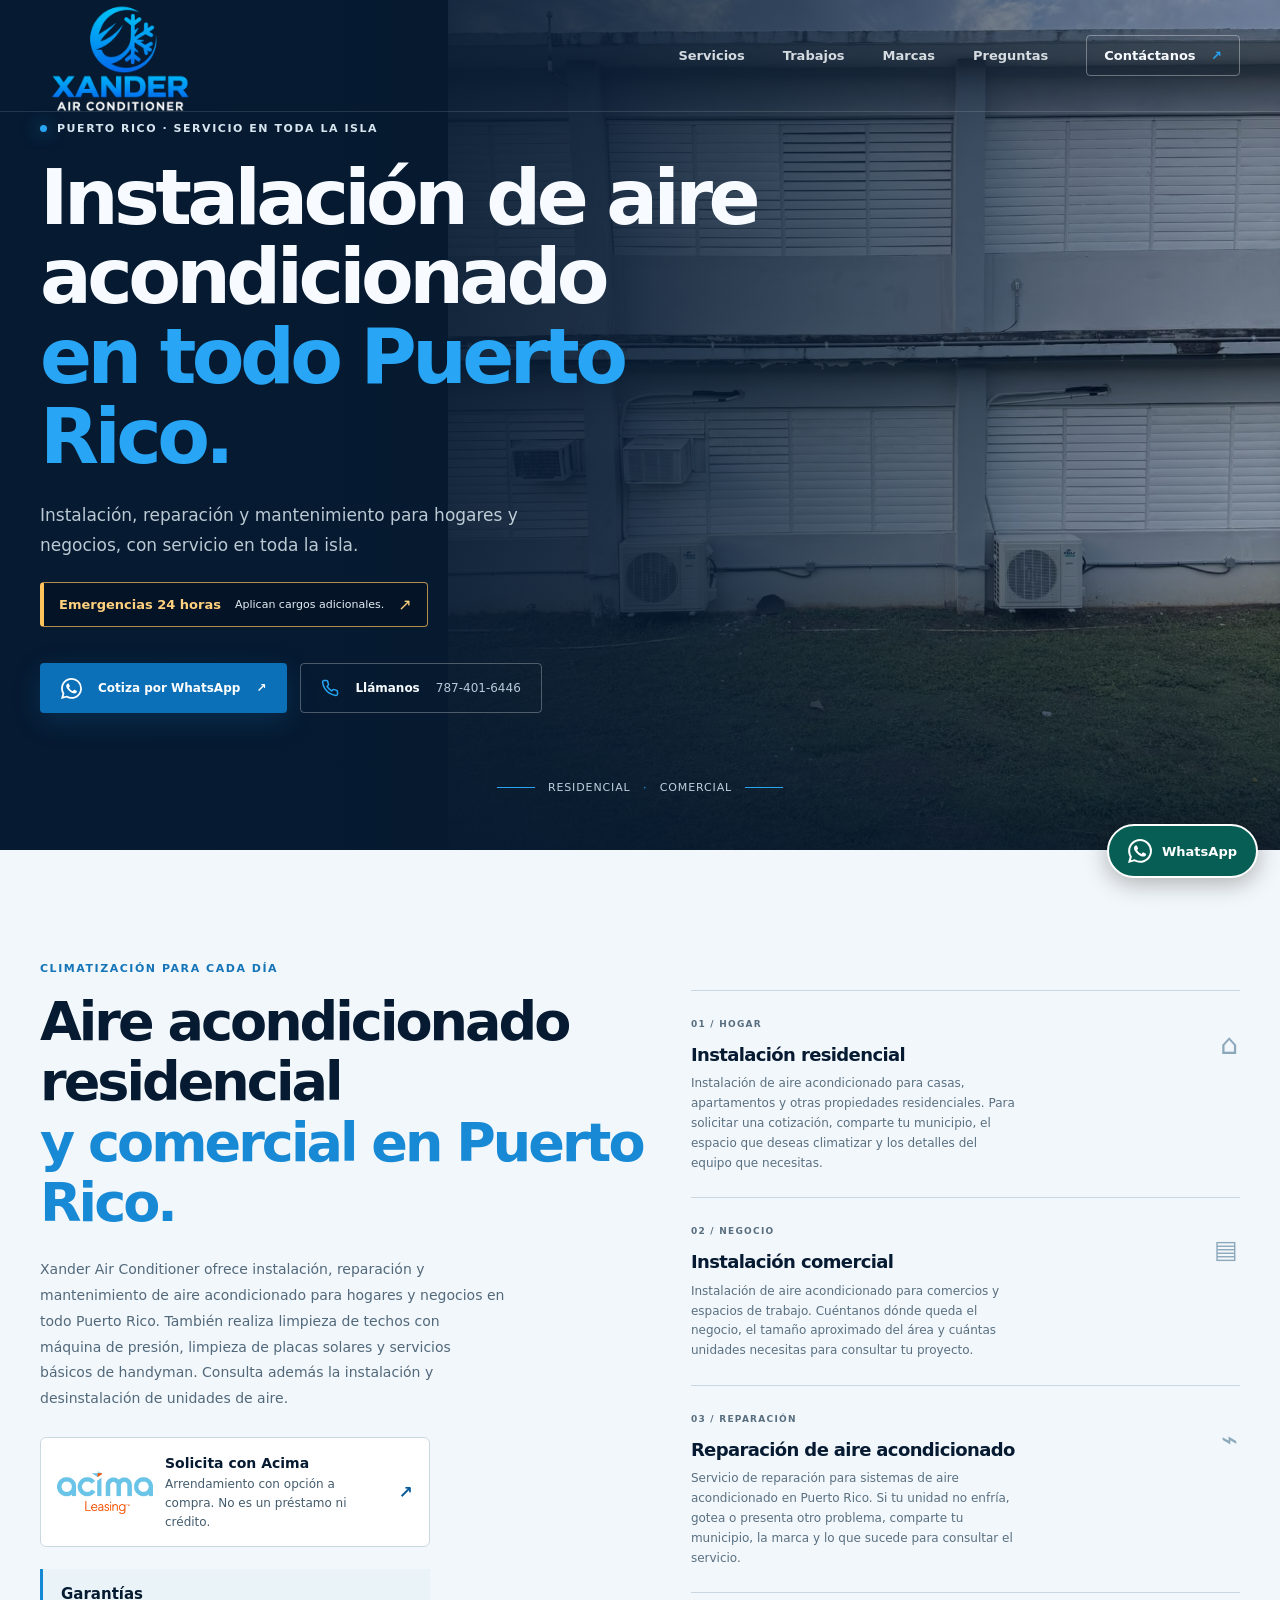
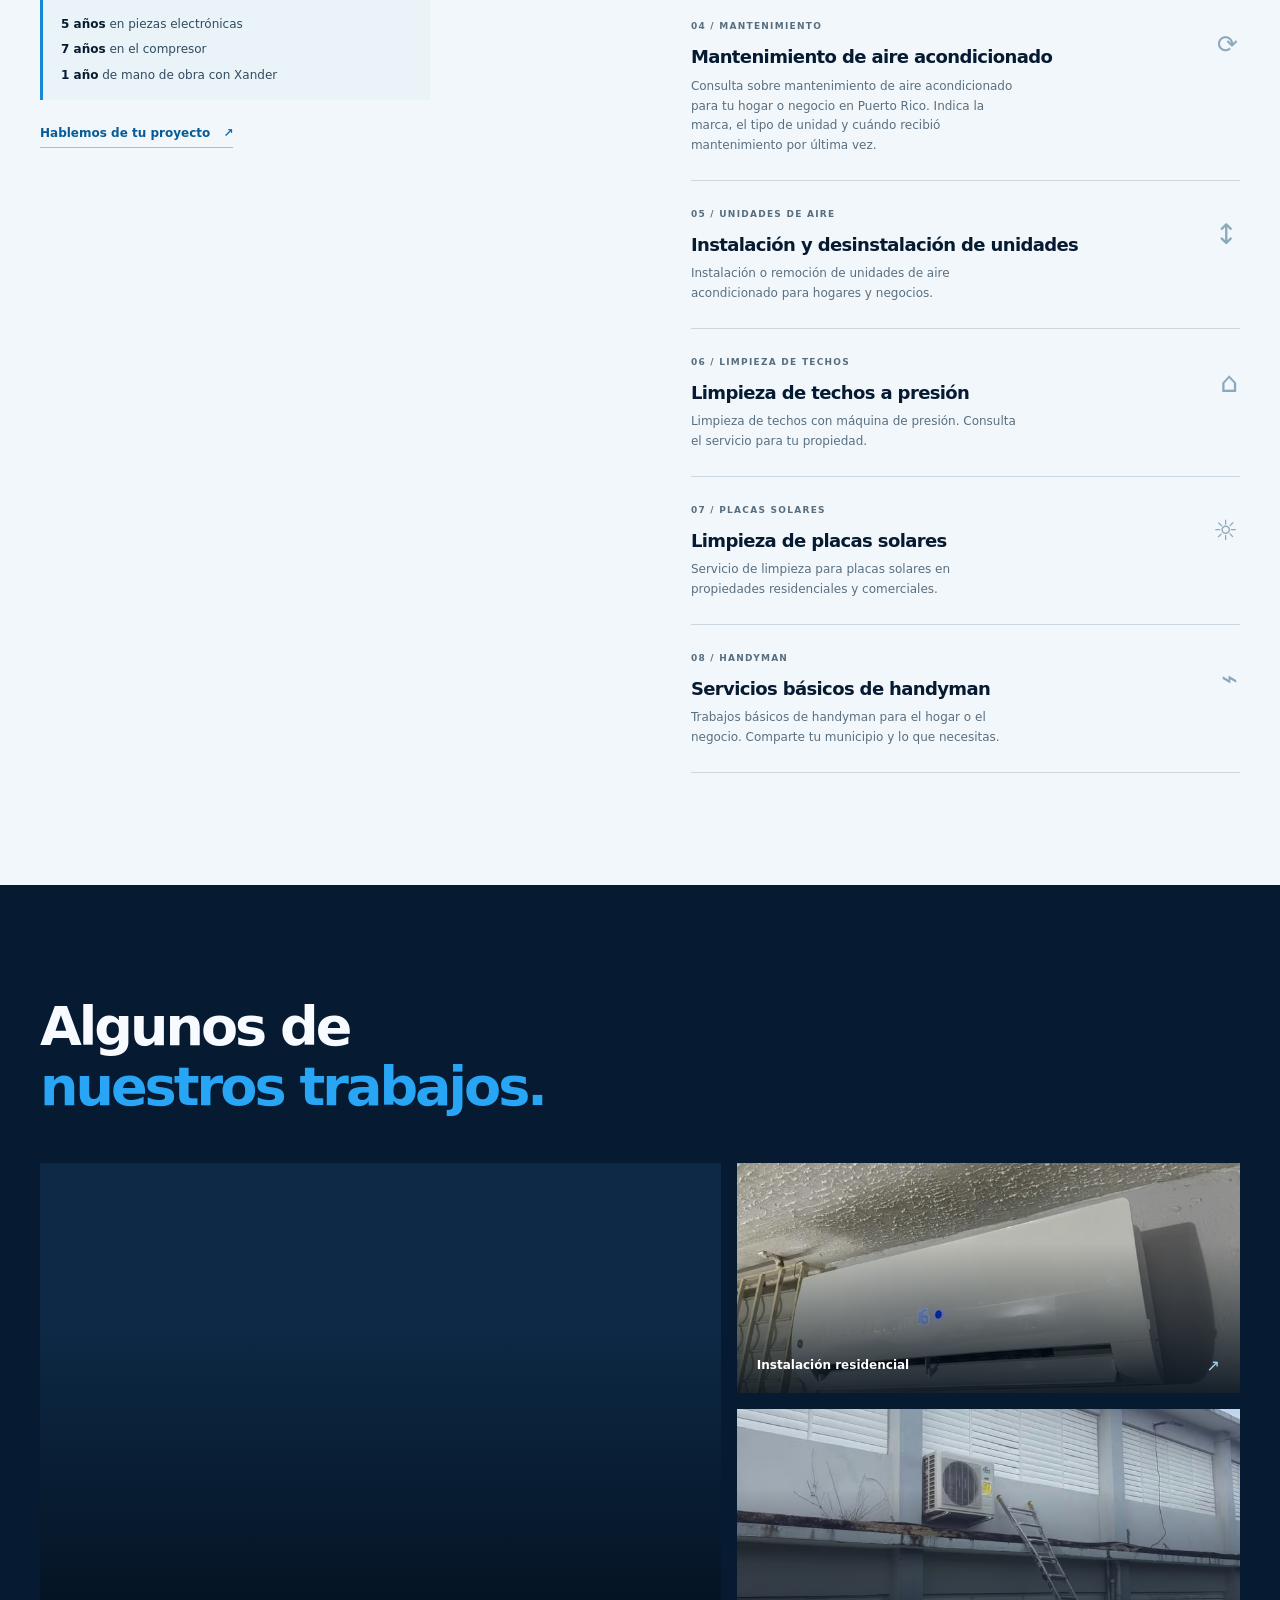
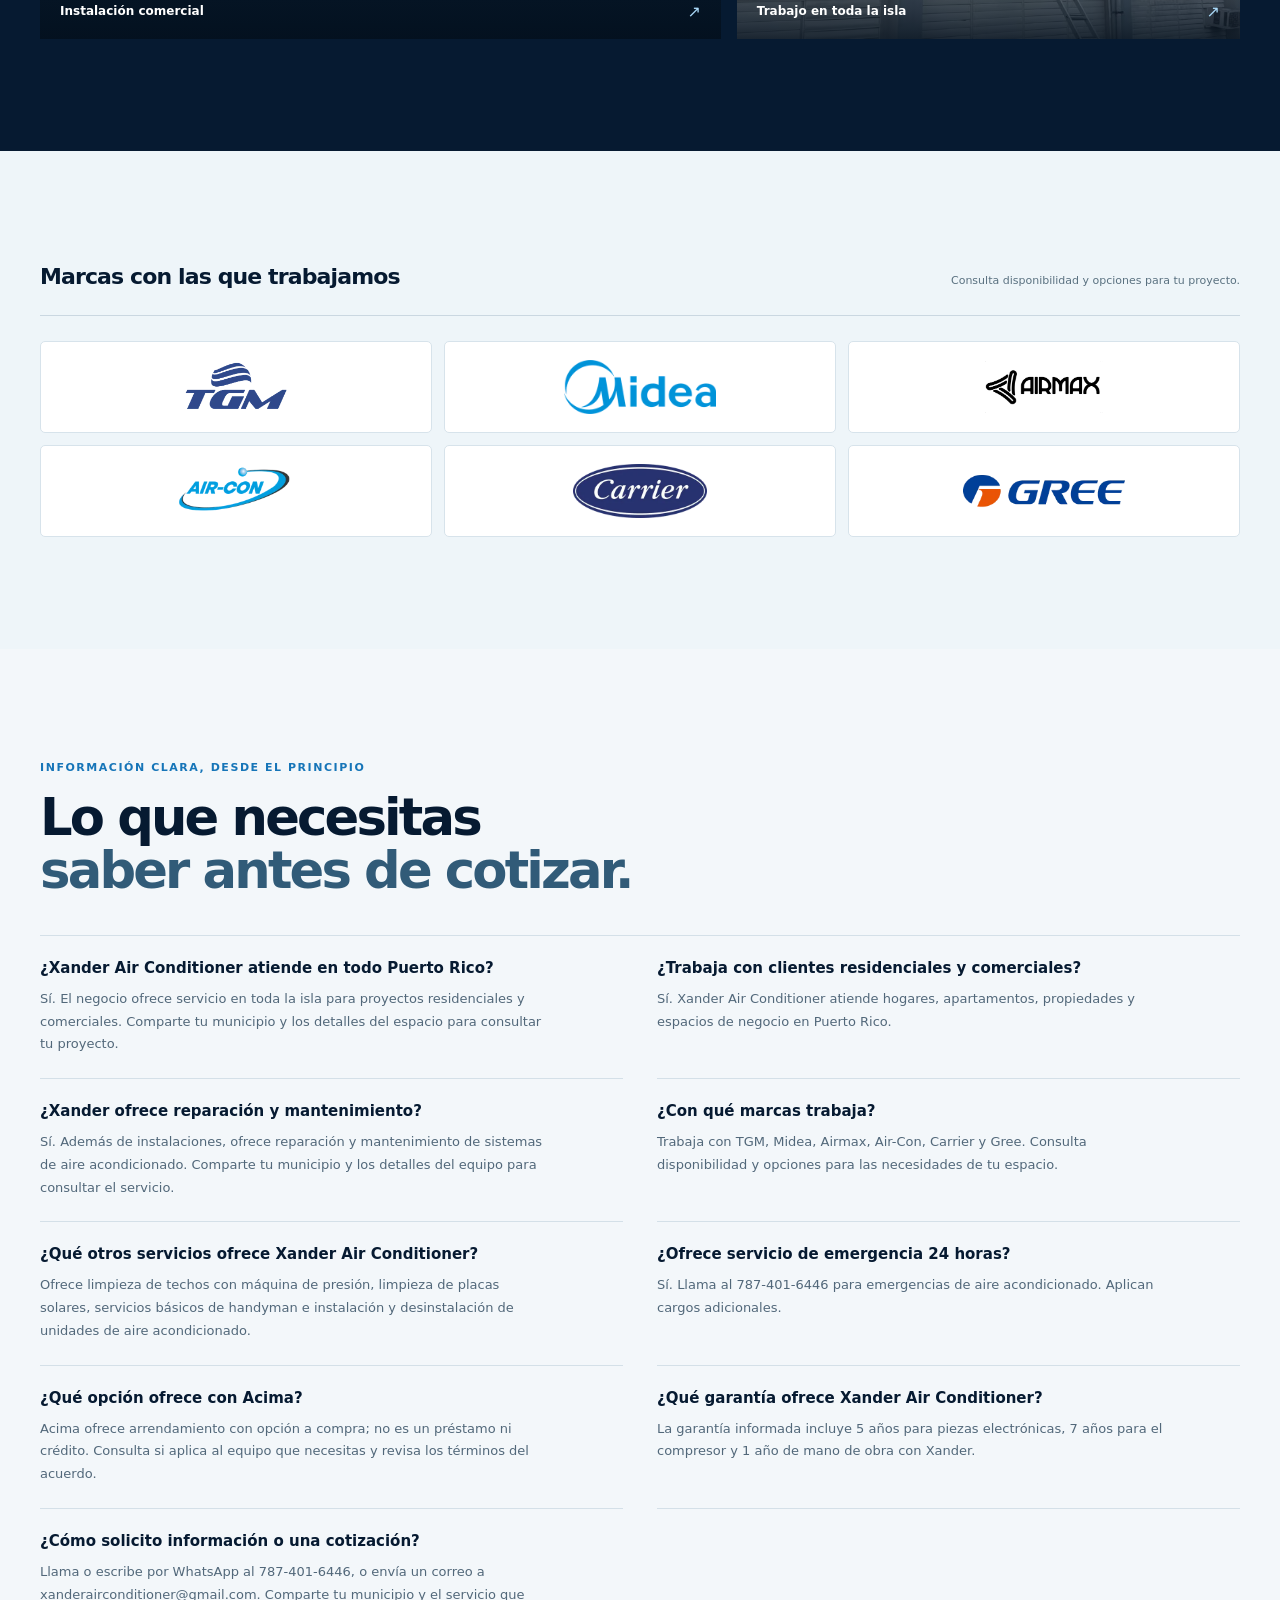
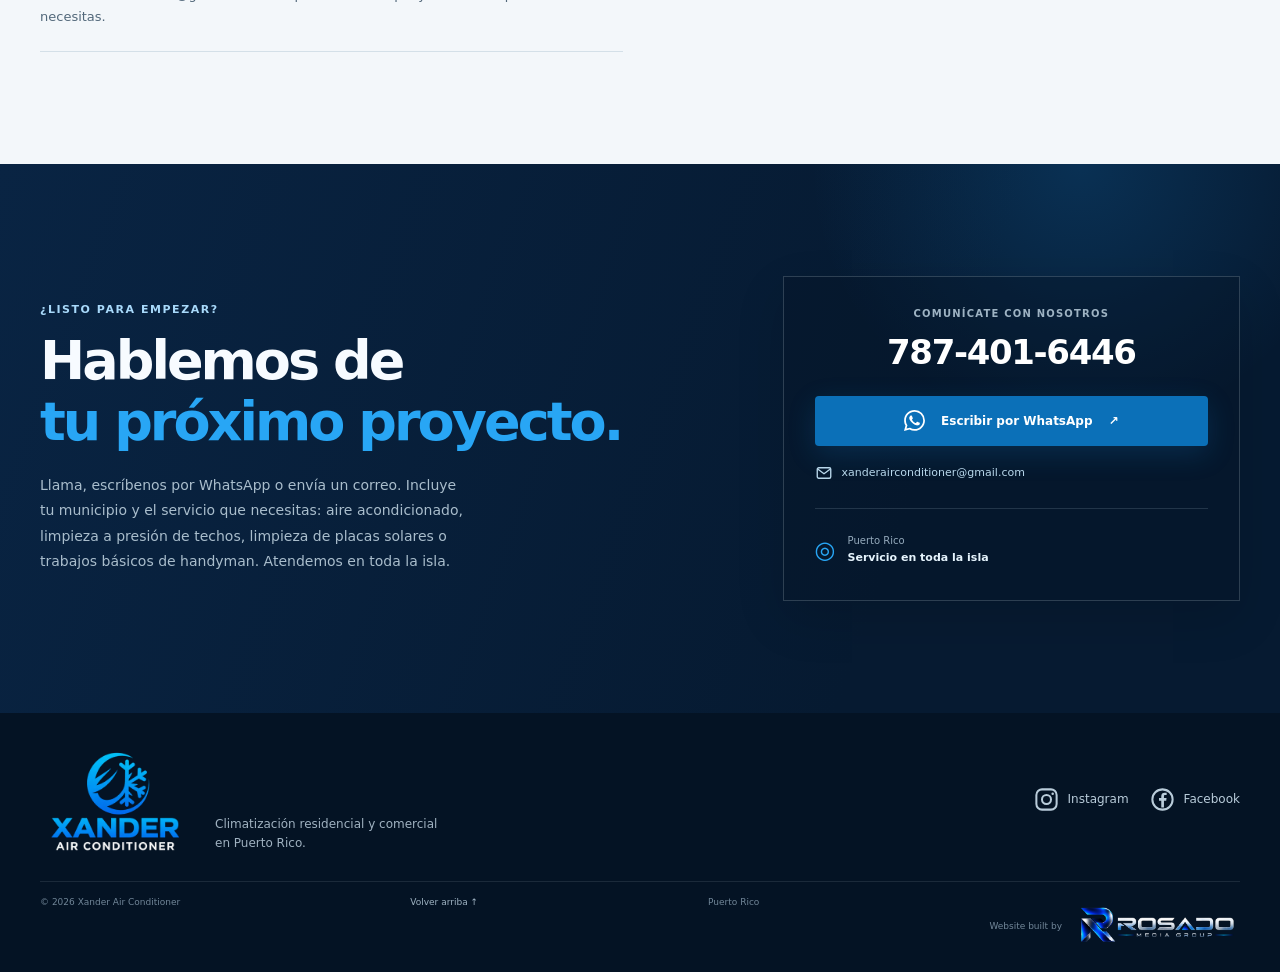
==== commit d958f5be: "Clarify island-wide service in headline" ====
--- a/index.html
+++ b/index.html
@@ -237,7 +237,7 @@
         <div class="hero-shade" aria-hidden="true"></div>
         <div class="hero-content container">
           <p class="eyebrow"><span class="eyebrow-dot"></span> Puerto Rico · Servicio en toda la isla</p>
-          <h1 id="hero-title">Instalación de aire acondicionado<br><span>en Puerto Rico.</span></h1>
+          <h1 id="hero-title">Instalación de aire acondicionado<br><span>en todo Puerto Rico.</span></h1>
           <p class="hero-lead">Instalación, reparación y mantenimiento para hogares y negocios, con servicio en toda la isla.</p>
           <a class="emergency-callout" href="tel:+17874016446" aria-label="Llama para emergencias de aire acondicionado, servicio 24 horas; aplican cargos adicionales">
             <span class="emergency-label">Emergencias 24 horas</span>
